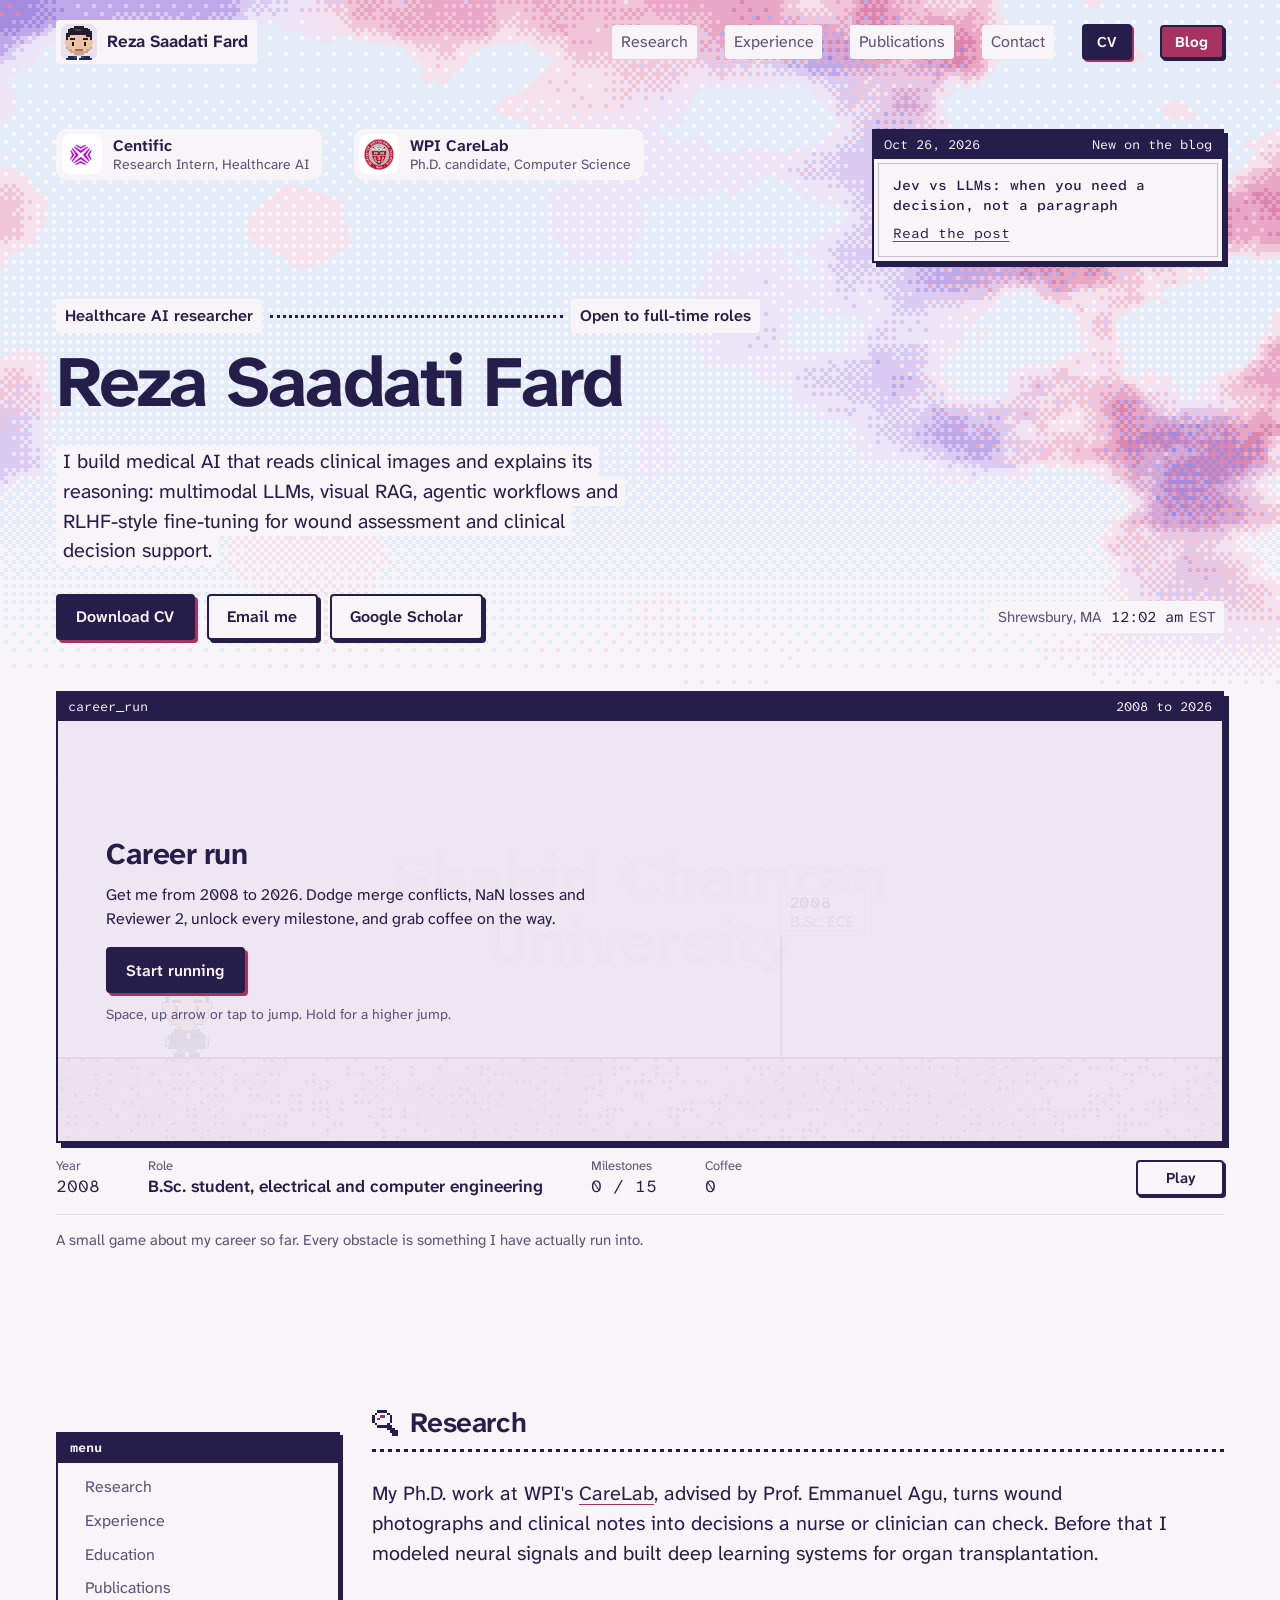
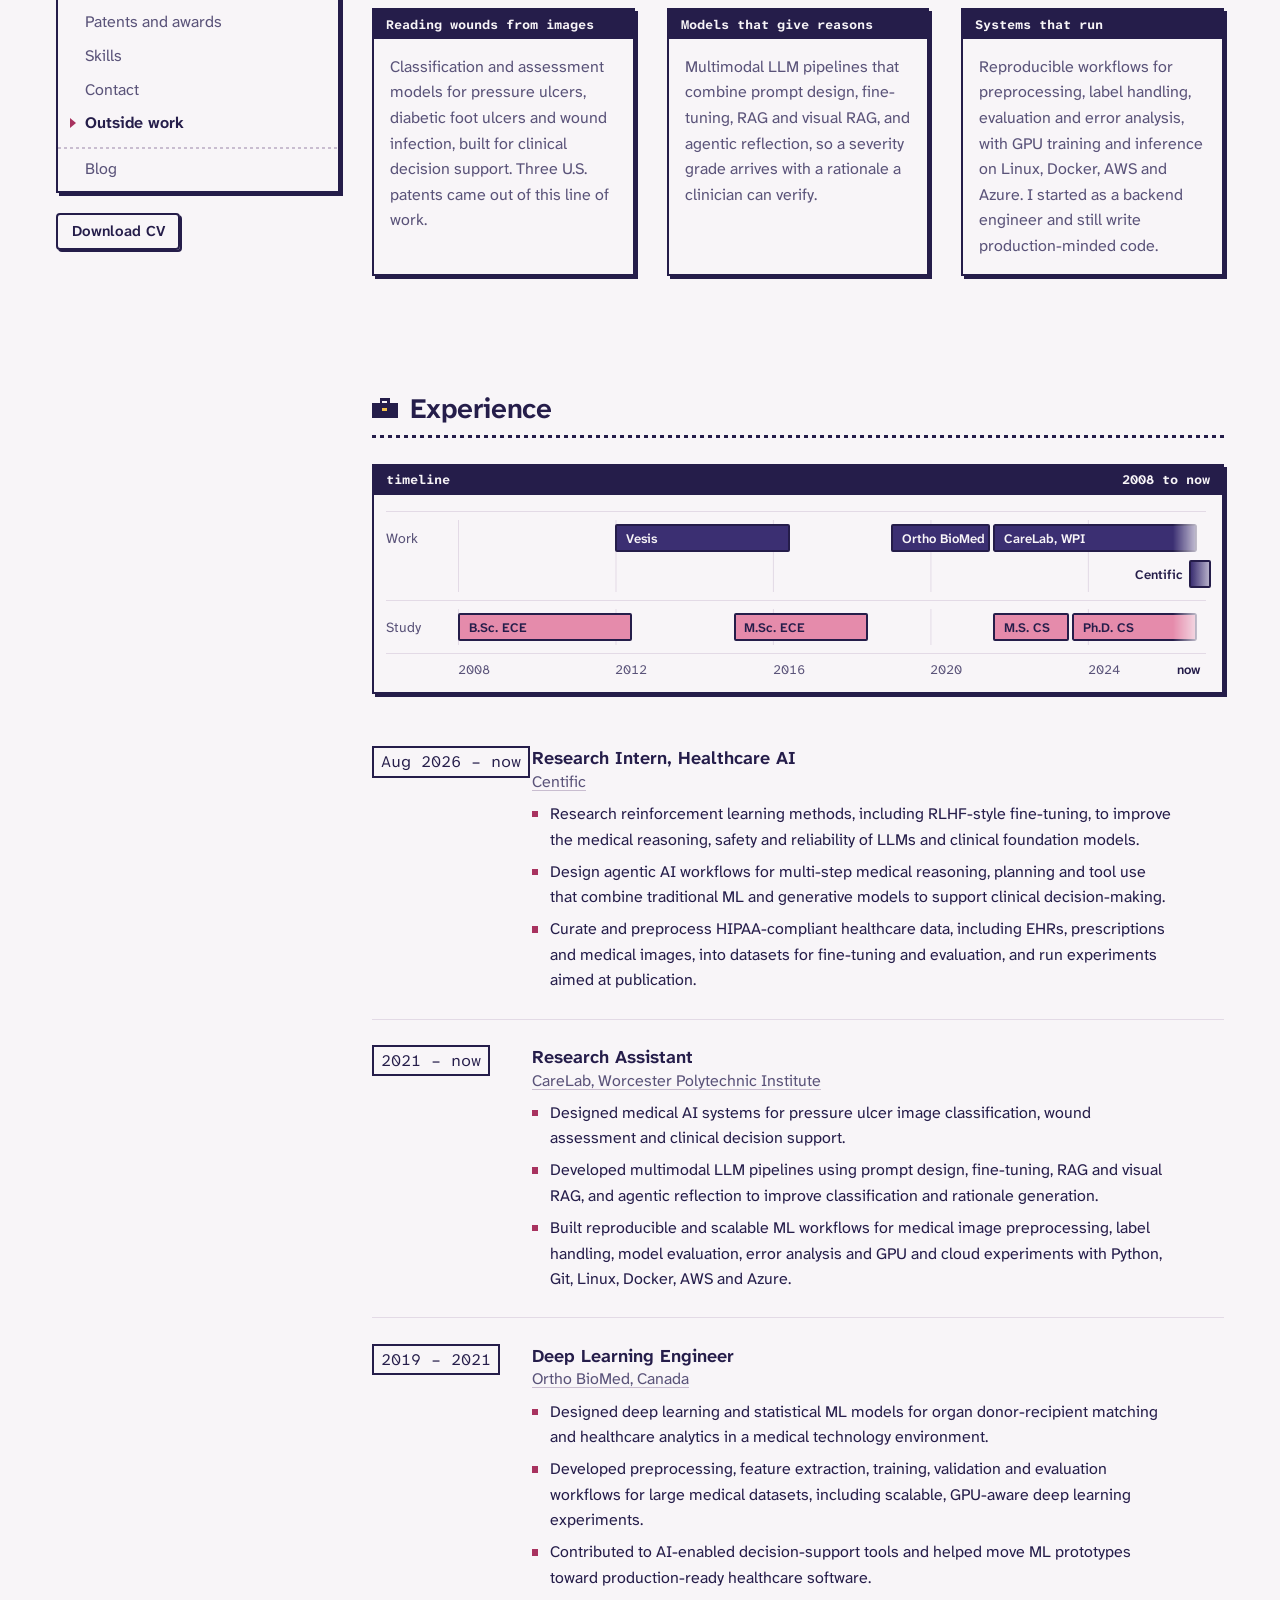
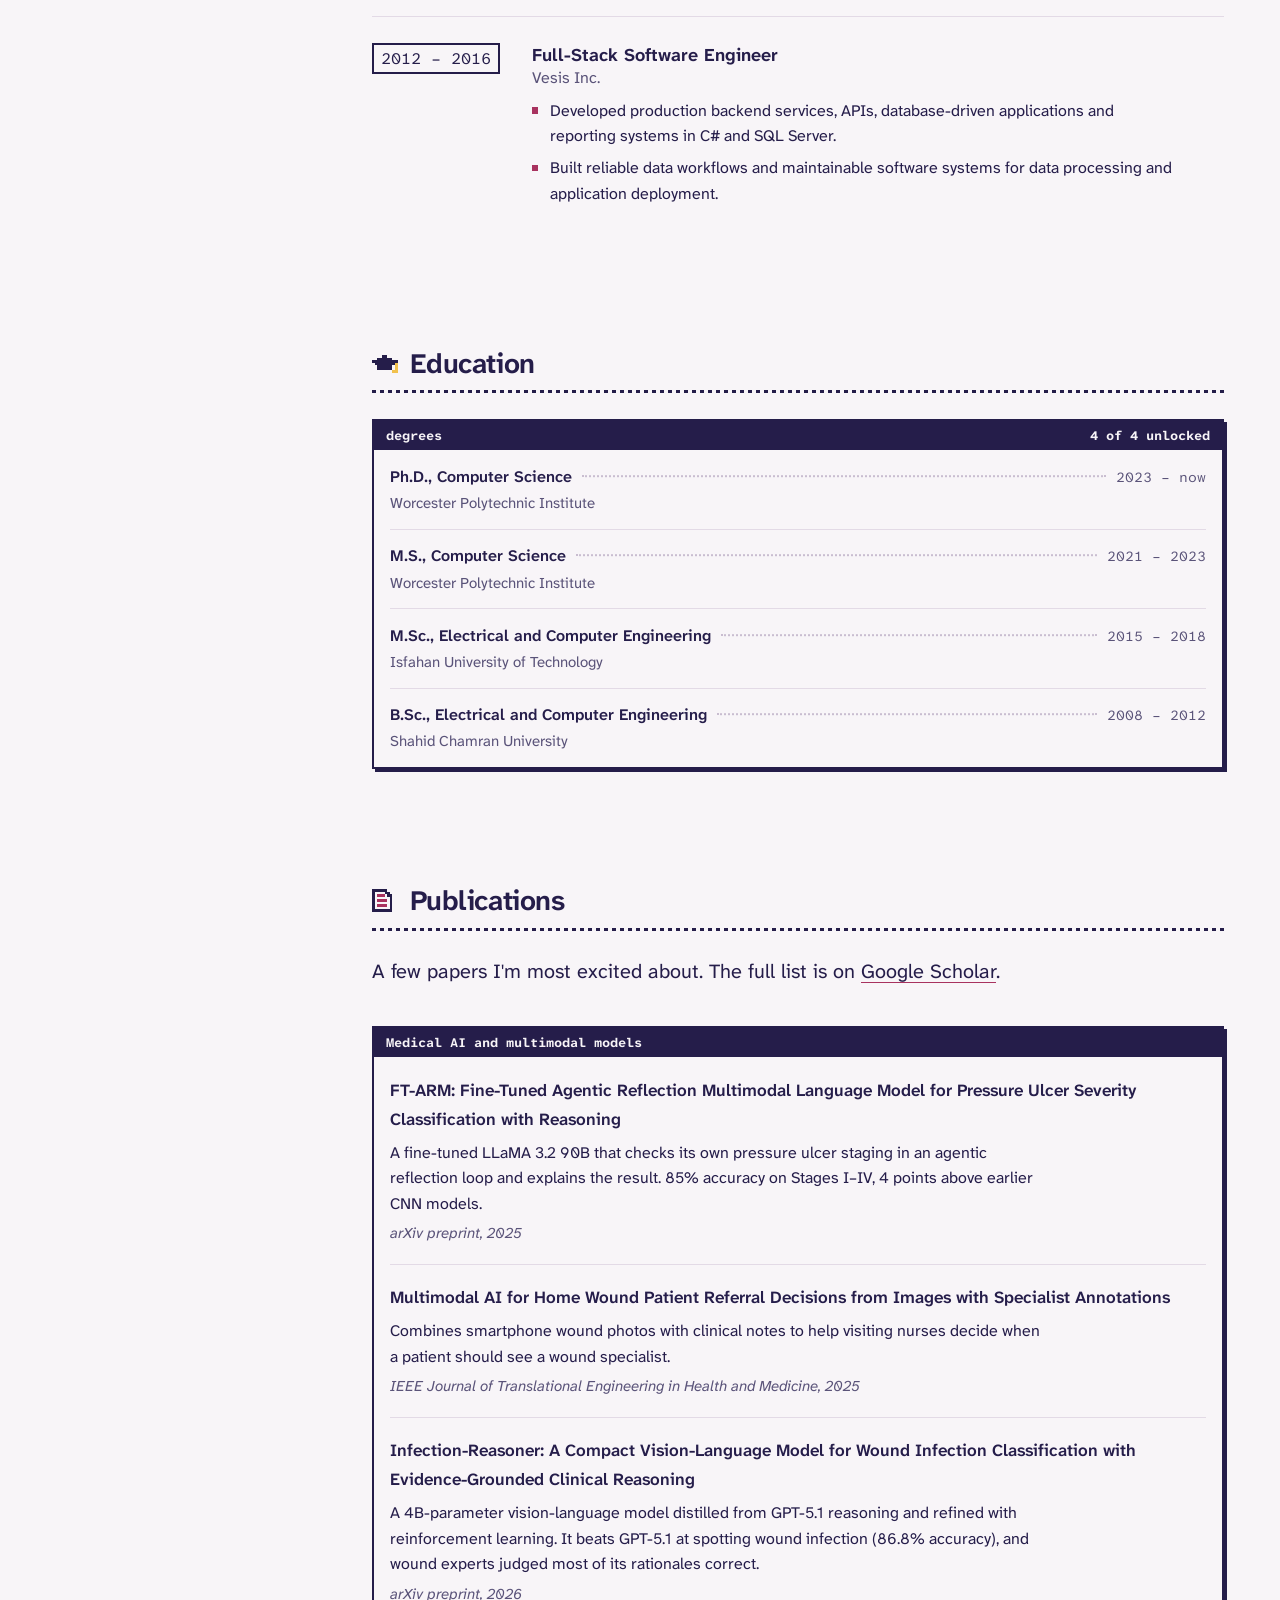
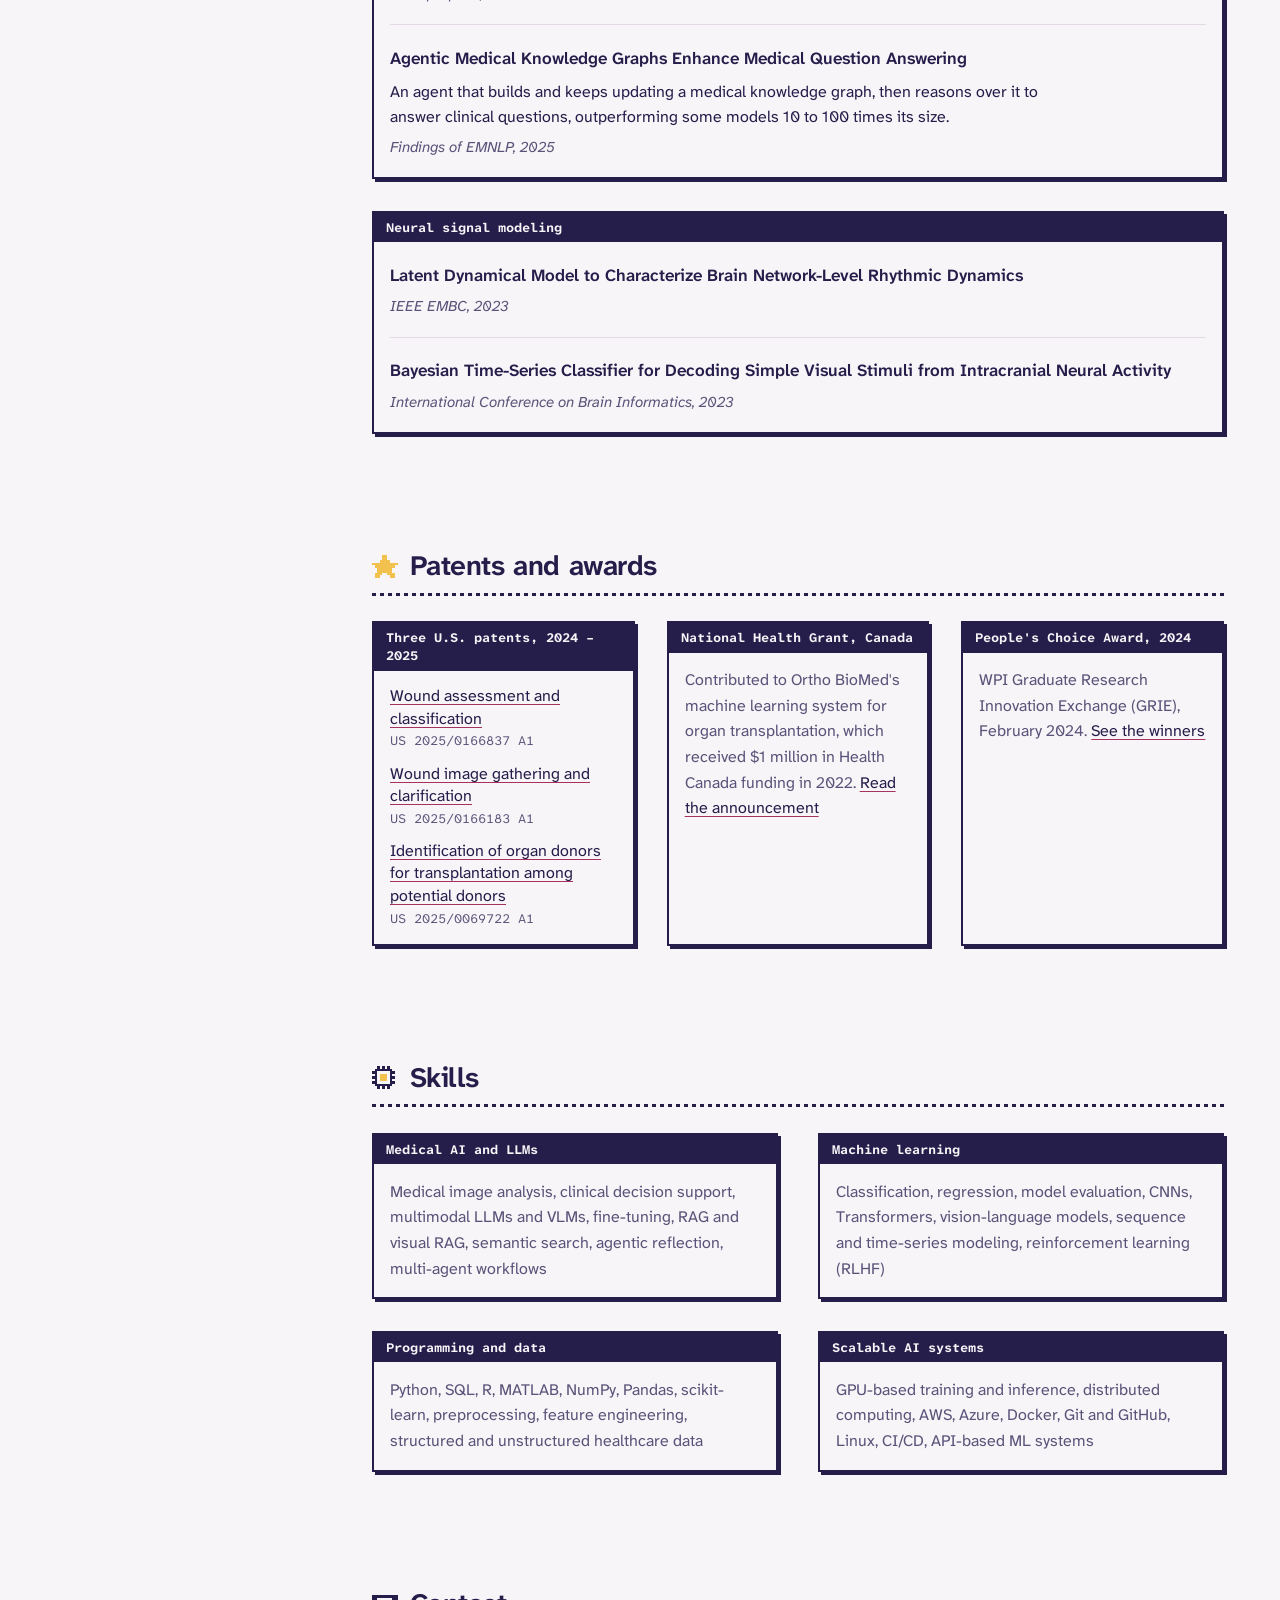
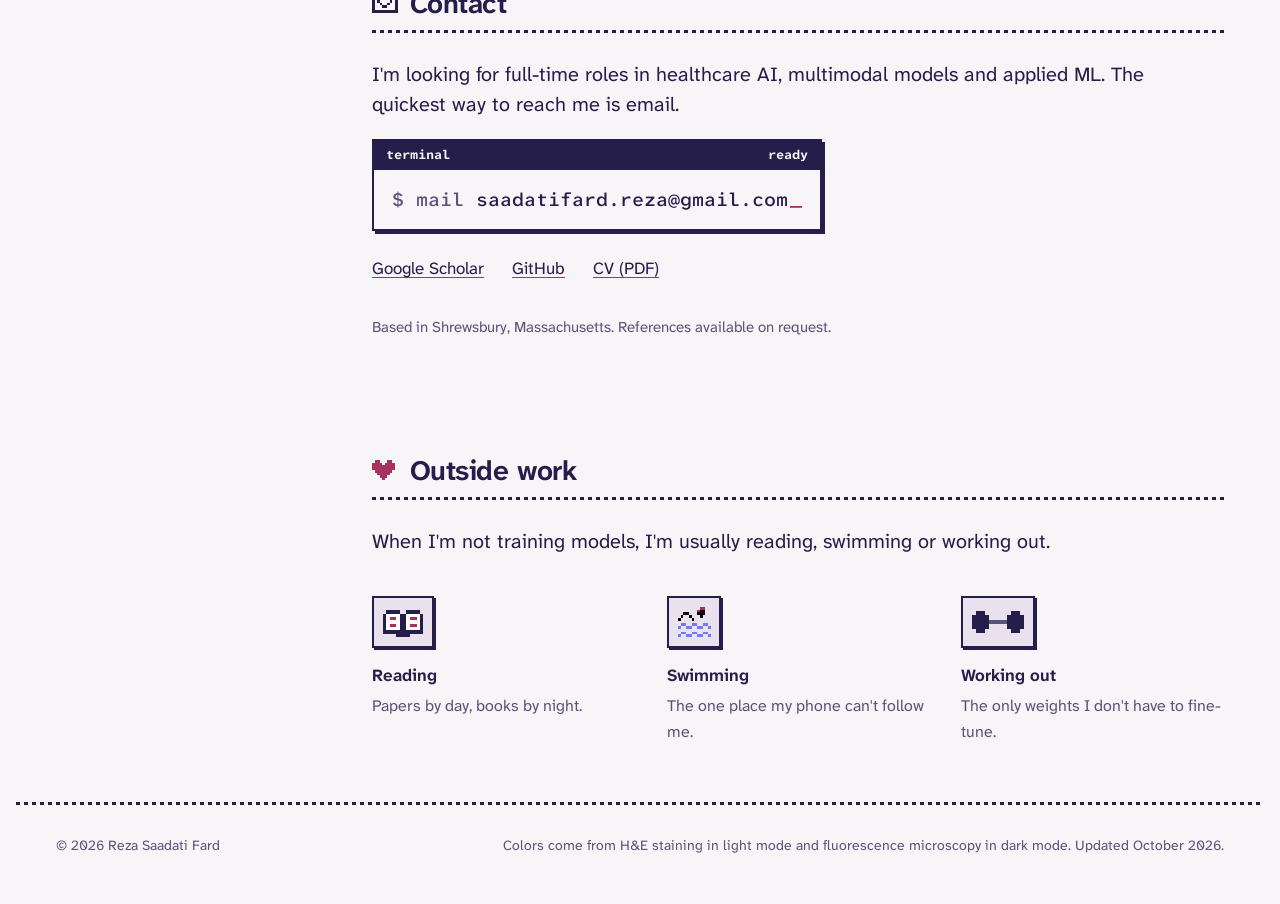
==== index.html @ c856b06b "Update site from new CV, add patent and award links - New CV for download; Centific role, dates and " ====
<!doctype html>
<html lang="en">
<head>
  <meta charset="utf-8">
  <meta name="viewport" content="width=device-width, initial-scale=1">
  <title>Reza Saadati Fard | Healthcare AI Researcher</title>
  <meta name="description" content="Reza Saadati Fard is a healthcare AI researcher building multimodal LLMs and vision-language models that classify clinical images and explain their reasoning. Ph.D. candidate at WPI and research intern in healthcare AI at Centific.">
  <meta name="author" content="Reza Saadati Fard">
  <meta name="color-scheme" content="light dark">
  <meta name="theme-color" content="#F8F5F8" media="(prefers-color-scheme: light)">
  <meta name="theme-color" content="#14111F" media="(prefers-color-scheme: dark)">

  <meta property="og:type" content="profile">
  <meta property="og:title" content="Reza Saadati Fard | Healthcare AI Researcher">
  <meta property="og:description" content="Multimodal LLMs and vision-language models for wound assessment and clinical decision support.">
  <meta name="twitter:card" content="summary">

  <link rel="icon" href="assets/favicon-32.png?v=3" sizes="32x32" type="image/png">
  <link rel="icon" href="assets/favicon.svg?v=3" type="image/svg+xml">
  <link rel="apple-touch-icon" href="assets/apple-touch-icon.png?v=3">

  <link rel="preconnect" href="https://fonts.googleapis.com">
  <link rel="preconnect" href="https://fonts.gstatic.com" crossorigin>
  <link href="https://fonts.googleapis.com/css2?family=Atkinson+Hyperlegible+Mono:wght@400;500;700&family=Atkinson+Hyperlegible+Next:ital,wght@0,300..800;1,400&display=swap" rel="stylesheet">
  <link rel="stylesheet" href="css/styles.css">

  <script type="application/ld+json">
  {
    "@context": "https://schema.org",
    "@type": "Person",
    "name": "Reza Saadati Fard",
    "jobTitle": "Healthcare AI Researcher",
    "email": "mailto:saadatifard.reza@gmail.com",
    "address": { "@type": "PostalAddress", "addressLocality": "Shrewsbury", "addressRegion": "MA", "addressCountry": "US" },
    "affiliation": [
      { "@type": "Organization", "name": "Centific", "url": "https://www.centific.com/" },
      { "@type": "CollegeOrUniversity", "name": "Worcester Polytechnic Institute" }
    ],
    "alumniOf": [
      { "@type": "CollegeOrUniversity", "name": "Worcester Polytechnic Institute" },
      { "@type": "CollegeOrUniversity", "name": "Isfahan University of Technology" },
      { "@type": "CollegeOrUniversity", "name": "Shahid Chamran University" }
    ],
    "knowsAbout": ["Medical AI", "Multimodal large language models", "Vision-language models", "Retrieval-augmented generation", "Agentic AI", "Medical image analysis", "Clinical decision support"],
    "sameAs": [
      "https://scholar.google.com/citations?user=sqyDNcUAAAAJ",
      "https://github.com/reza-sf9"
    ]
  }
  </script>
</head>
<body>
  <a class="skip" href="#main">Skip to content</a>
  <canvas class="sky-art" id="sky-art" aria-hidden="true"></canvas>

  <header class="top wrap">
    <a class="top__name" href="#top" aria-label="Reza Saadati Fard, back to top">
      <svg class="top__mark" viewBox="0 0 20 20" aria-hidden="true" shape-rendering="crispEdges"><defs><clipPath id="logo-clip"><rect width="20" height="20" rx="4"/></clipPath></defs><g clip-path="url(#logo-clip)"><rect class="lg-tile" width="20" height="20"/><rect class="lg-hair" x="7" y="1" width="6" height="1"/><rect class="lg-hair" x="5" y="2" width="10" height="1"/><rect class="lg-hair" x="4" y="3" width="4" height="1"/><rect class="lg-hair-hi" x="8" y="3" width="3" height="1"/><rect class="lg-hair" x="11" y="3" width="5" height="1"/><rect class="lg-hair" x="4" y="4" width="13" height="1"/><rect class="lg-hair" x="3" y="5" width="14" height="1"/><rect class="lg-hair" x="3" y="6" width="2" height="1"/><rect class="lg-skin" x="5" y="6" width="9" height="1"/><rect class="lg-hair" x="14" y="6" width="3" height="1"/><rect class="lg-hair" x="3" y="7" width="1" height="1"/><rect class="lg-skin" x="4" y="7" width="12" height="1"/><rect class="lg-hair" x="16" y="7" width="1" height="1"/><rect class="lg-hair" x="3" y="8" width="1" height="1"/><rect class="lg-skin" x="4" y="8" width="1" height="1"/><rect class="lg-hair" x="5" y="8" width="3" height="1"/><rect class="lg-skin" x="8" y="8" width="4" height="1"/><rect class="lg-hair" x="12" y="8" width="3" height="1"/><rect class="lg-skin" x="15" y="8" width="1" height="1"/><rect class="lg-hair" x="16" y="8" width="1" height="1"/><rect class="lg-skin" x="2" y="9" width="16" height="1"/><rect class="lg-skin" x="2" y="10" width="4" height="1"/><rect class="lg-eye" x="6" y="10" width="1" height="1"/><rect class="lg-skin" x="7" y="10" width="6" height="1"/><rect class="lg-eye" x="13" y="10" width="1" height="1"/><rect class="lg-skin" x="14" y="10" width="4" height="1"/><rect class="lg-skin" x="3" y="11" width="3" height="1"/><rect class="lg-eye" x="6" y="11" width="1" height="1"/><rect class="lg-skin" x="7" y="11" width="6" height="1"/><rect class="lg-eye" x="13" y="11" width="1" height="1"/><rect class="lg-skin" x="14" y="11" width="3" height="1"/><rect class="lg-skin" x="3" y="12" width="7" height="1"/><rect class="lg-nose" x="10" y="12" width="1" height="1"/><rect class="lg-skin" x="11" y="12" width="6" height="1"/><rect class="lg-stubble" x="3" y="13" width="1" height="1"/><rect class="lg-skin" x="4" y="13" width="12" height="1"/><rect class="lg-stubble" x="16" y="13" width="1" height="1"/><rect class="lg-stubble" x="4" y="14" width="2" height="1"/><rect class="lg-skin" x="6" y="14" width="2" height="1"/><rect class="lg-mouth" x="8" y="14" width="4" height="1"/><rect class="lg-skin" x="12" y="14" width="2" height="1"/><rect class="lg-stubble" x="14" y="14" width="2" height="1"/><rect class="lg-stubble" x="5" y="15" width="10" height="1"/><rect class="lg-stubble" x="7" y="16" width="6" height="1"/><rect class="lg-skin" x="8" y="17" width="4" height="1"/><rect class="lg-polo" x="4" y="18" width="3" height="1"/><rect class="lg-collar" x="7" y="18" width="2" height="1"/><rect class="lg-button" x="9" y="18" width="2" height="1"/><rect class="lg-collar" x="11" y="18" width="2" height="1"/><rect class="lg-polo" x="13" y="18" width="3" height="1"/><rect class="lg-polo" x="3" y="19" width="6" height="1"/><rect class="lg-button" x="9" y="19" width="1" height="1"/><rect class="lg-polo" x="10" y="19" width="7" height="1"/></g></svg>
      <span>Reza Saadati Fard</span>
    </a>
    <nav class="top__nav" aria-label="Main">
      <a href="#research">Research</a>
      <a href="#experience">Experience</a>
      <a href="#publications">Publications</a>
      <a href="#contact">Contact</a>
      <a class="btn btn--small" href="assets/Reza-Saadati-Fard-CV.pdf" download>CV</a>
      <a class="top__keep top__blog" href="blog/index.html">Blog</a>
    </nav>
  </header>

  <main id="main">
    <section class="hero wrap" id="top" aria-labelledby="hero-name">
      <div class="hero__top">
      <ul class="aff" aria-label="Current roles">
        <li>
          <a class="aff__item" href="https://www.centific.com/" rel="noopener">
            <span class="aff__mark"><svg class="aff__icon" viewBox="0 0 8 7" aria-hidden="true" shape-rendering="crispEdges"><rect class="px-ink" x="2" y="0" width="4" height="1"/><rect class="px-ink" x="2" y="1" width="1" height="1"/><rect class="px-ink" x="5" y="1" width="1" height="1"/><rect class="px-ink" x="0" y="2" width="8" height="1"/><rect class="px-ink" x="0" y="3" width="8" height="1"/><rect class="px-ink" x="0" y="4" width="3" height="1"/><rect class="px-gold" x="3" y="4" width="2" height="1"/><rect class="px-ink" x="5" y="4" width="3" height="1"/><rect class="px-ink" x="0" y="5" width="8" height="1"/><rect class="px-ink" x="0" y="6" width="8" height="1"/></svg><img src="assets/logos/web/centific.png" alt="" onload="this.parentNode.classList.add('has-logo')" onerror="this.remove()"></span>
            <span class="aff__text"><span class="aff__org">Centific</span><span class="aff__role">Research Intern, Healthcare AI</span></span>
          </a>
        </li>
        <li>
          <a class="aff__item" href="https://carelab.wpi.edu/people/" rel="noopener">
            <span class="aff__mark"><svg class="aff__icon" viewBox="0 0 8 6" aria-hidden="true" shape-rendering="crispEdges"><rect class="px-ink" x="3" y="0" width="2" height="1"/><rect class="px-ink" x="1" y="1" width="6" height="1"/><rect class="px-ink" x="0" y="2" width="8" height="1"/><rect class="px-ink" x="1" y="3" width="6" height="1"/><rect class="px-gold" x="7" y="3" width="1" height="1"/><rect class="px-ink" x="2" y="4" width="4" height="1"/><rect class="px-gold" x="7" y="4" width="1" height="1"/><rect class="px-ink" x="2" y="5" width="4" height="1"/><rect class="px-gold" x="7" y="5" width="1" height="1"/></svg><img src="assets/logos/web/wpi-seal.png" alt="" onload="this.parentNode.classList.add('has-logo')" onerror="this.remove()"></span>
            <span class="aff__text"><span class="aff__org">WPI CareLab</span><span class="aff__role">Ph.D. candidate, Computer Science</span></span>
          </a>
        </li>
      </ul>

      <aside class="win win--news" aria-labelledby="news-title">
        <p class="win__bar"><span id="news-date">Oct 26, 2026</span><span>New on the blog</span></p>
        <div class="win__body">
          <p class="win__title" id="news-title">Jev vs LLMs: when you need a decision, not a paragraph</p>
          <a class="win__link" id="news-link" href="blog/posts/jev-vs-llms.html">Read the post</a>
        </div>
      </aside>
      </div>

      <p class="leader"><span class="leader__end">Healthcare AI researcher</span><span class="leader__dots" aria-hidden="true"></span><span class="leader__end">Open to full-time roles</span></p>
      <h1 class="hero__name" id="hero-name">Reza Saadati Fard</h1>

      <div class="hero__grid">
        <p class="hero__lede"><span>I build medical AI that reads clinical images and explains its reasoning: multimodal LLMs, visual RAG, agentic workflows and RLHF-style fine-tuning for wound assessment and clinical decision support.</span></p>

        <div class="hero__actions">
          <a class="btn" href="assets/Reza-Saadati-Fard-CV.pdf" download>Download CV</a>
          <a class="btn btn--ghost" href="mailto:saadatifard.reza@gmail.com">Email me</a>
          <a class="btn btn--ghost" href="https://scholar.google.com/citations?user=sqyDNcUAAAAJ" rel="noopener">Google Scholar</a>
        </div>

        <p class="hero__clock">Shrewsbury, MA <span class="clock" id="clock" aria-live="off">--:--</span> <span class="hero__tz" id="tz">Eastern time</span></p>
      </div>

      <figure class="game" aria-labelledby="game-caption">
        <div class="win win--game">
        <p class="win__bar" aria-hidden="true"><span>career_run</span><span>2008 to 2026</span></p>
        <div class="game__frame" id="game-frame" tabindex="0" role="group" aria-label="Career run, a jumping game. Press space or tap to jump; hold for a higher jump.">
          <canvas id="game" aria-hidden="true"></canvas>
          <div class="game__screen" id="game-screen" aria-live="polite">
            <p class="game__title">Career run</p>
            <p>Get me from 2008 to 2026. Dodge merge conflicts, NaN losses and Reviewer 2, unlock every milestone, and grab coffee on the way.</p>
            <div class="game__actions"><button class="btn" type="button" data-action="start">Start running</button></div>
            <p class="game__keys">Space, up arrow or tap to jump. Hold for a higher jump.</p>
          </div>
        </div>
        </div>
        <div class="readout">
          <dl class="readout__stats">
            <div><dt>Year</dt><dd id="g-year">2008</dd></div>
            <div class="readout__role"><dt>Role</dt><dd id="g-role" class="is-text">B.Sc. student, electrical and computer engineering</dd></div>
            <div><dt>Milestones</dt><dd id="g-miles">0 / 15</dd></div>
            <div><dt>Coffee</dt><dd id="g-coffee">0</dd></div>
          </dl>
          <button class="btn btn--ghost btn--small readout__toggle" id="game-toggle" type="button">Play</button>
        </div>
        <p class="sr-only" id="game-announcer" aria-live="polite"></p>
        <figcaption id="game-caption" class="game__caption">A small game about my career so far. Every obstacle is something I have actually run into.</figcaption>
      </figure>
    </section>

    <div class="layout wrap">
      <aside class="sidenav" aria-label="Sections">
        <nav class="sidenav__inner">
          <div class="win win--menu">
          <p class="win__bar" aria-hidden="true"><span>menu</span></p>
          <ol class="sidenav__list">
            <li><a href="#research">Research</a></li>
            <li><a href="#experience">Experience</a></li>
            <li><a href="#education">Education</a></li>
            <li><a href="#publications">Publications</a></li>
            <li><a href="#recognition">Patents and awards</a></li>
            <li><a href="#skills">Skills</a></li>
            <li><a href="#contact">Contact</a></li>
            <li><a href="#outside">Outside work</a></li>
          </ol>
          <a class="sidenav__blog" href="blog/index.html">Blog</a>
          </div>
          <a class="btn btn--ghost btn--small sidenav__cv" href="assets/Reza-Saadati-Fard-CV.pdf" download>Download CV</a>
        </nav>
      </aside>

      <div class="layout__main">
        <section class="section" id="research" aria-labelledby="research-h">
          <h2 class="section__h" id="research-h"><svg class="px-icon" viewBox="0 0 10 10" aria-hidden="true" shape-rendering="crispEdges"><rect class="px-ink" x="2" y="0" width="4" height="1"/><rect class="px-ink" x="1" y="1" width="1" height="1"/><rect class="px-ink" x="6" y="1" width="1" height="1"/><rect class="px-ink" x="0" y="2" width="1" height="1"/><rect class="px-accent" x="3" y="2" width="2" height="1"/><rect class="px-ink" x="7" y="2" width="1" height="1"/><rect class="px-ink" x="0" y="3" width="1" height="1"/><rect class="px-accent" x="2" y="3" width="1" height="1"/><rect class="px-ink" x="7" y="3" width="1" height="1"/><rect class="px-ink" x="0" y="4" width="1" height="1"/><rect class="px-ink" x="7" y="4" width="1" height="1"/><rect class="px-ink" x="1" y="5" width="1" height="1"/><rect class="px-ink" x="6" y="5" width="1" height="1"/><rect class="px-ink" x="2" y="6" width="6" height="1"/><rect class="px-ink" x="6" y="7" width="3" height="1"/><rect class="px-ink" x="7" y="8" width="3" height="1"/><rect class="px-ink" x="8" y="9" width="2" height="1"/></svg>Research</h2>
          <p class="section__intro">My Ph.D. work at WPI's <a href="https://carelab.wpi.edu/people/" rel="noopener">CareLab</a>, advised by Prof. Emmanuel Agu, turns wound photographs and clinical notes into decisions a nurse or clinician can check. Before that I modeled neural signals and built deep learning systems for organ transplantation.</p>
          <div class="pillars">
            <article class="pillar win">
              <h3 class="win__bar">Reading wounds from images</h3>
              <p class="win__text">Classification and assessment models for pressure ulcers, diabetic foot ulcers and wound infection, built for clinical decision support. Three U.S. patents came out of this line of work.</p>
            </article>
            <article class="pillar win">
              <h3 class="win__bar">Models that give reasons</h3>
              <p class="win__text">Multimodal LLM pipelines that combine prompt design, fine-tuning, RAG and visual RAG, and agentic reflection, so a severity grade arrives with a rationale a clinician can verify.</p>
            </article>
            <article class="pillar win">
              <h3 class="win__bar">Systems that run</h3>
              <p class="win__text">Reproducible workflows for preprocessing, label handling, evaluation and error analysis, with GPU training and inference on Linux, Docker, AWS and Azure. I started as a backend engineer and still write production-minded code.</p>
            </article>
          </div>
        </section>

        <section class="section" id="experience" aria-labelledby="experience-h">
          <h2 class="section__h" id="experience-h"><svg class="px-icon" viewBox="0 0 10 8" aria-hidden="true" shape-rendering="crispEdges"><rect class="px-ink" x="3" y="0" width="4" height="1"/><rect class="px-ink" x="3" y="1" width="1" height="1"/><rect class="px-ink" x="6" y="1" width="1" height="1"/><rect class="px-ink" x="0" y="2" width="10" height="1"/><rect class="px-ink" x="0" y="3" width="10" height="1"/><rect class="px-ink" x="0" y="4" width="4" height="1"/><rect class="px-gold" x="4" y="4" width="2" height="1"/><rect class="px-ink" x="6" y="4" width="4" height="1"/><rect class="px-ink" x="0" y="5" width="10" height="1"/><rect class="px-ink" x="0" y="6" width="10" height="1"/><rect class="px-ink" x="0" y="7" width="10" height="1"/></svg>Experience</h2>
          <div class="path win">
            <p class="win__bar" aria-hidden="true"><span>timeline</span><span>2008 to now</span></p>
            <div class="path__scroll" tabindex="0" role="region" aria-label="Career timeline">
              <div class="path__chart" role="img" aria-label="Timeline from 2008 to 2026. Work: Vesis 2012 to 2016, Ortho BioMed 2019 to 2021, CareLab at WPI 2021 to present, Centific 2026 to present. Study: B.Sc. ECE 2008 to 2012, M.Sc. ECE 2015 to 2018, M.S. 2021 to 2023, Ph.D. 2023 to present.">
                <div class="path__lane">
                  <span class="path__lane-name">Work</span>
                  <div class="path__track" style="--rows:2">
                    <span class="bar bar--work" style="--s:2012;--e:2016.5">Vesis</span>
                    <span class="bar bar--work" style="--s:2019;--e:2021.6">Ortho BioMed</span>
                    <span class="bar bar--work bar--now" style="--s:2021.6;--e:2026.85">CareLab, WPI</span>
                    <span class="bar bar--work bar--now bar--short" style="--s:2026.58;--e:2026.85;--row:2"><span class="bar__label">Centific</span></span>
                  </div>
                </div>
                <div class="path__lane">
                  <span class="path__lane-name">Study</span>
                  <div class="path__track">
                    <span class="bar bar--study" style="--s:2008;--e:2012.5">B.Sc. ECE</span>
                    <span class="bar bar--study" style="--s:2015;--e:2018.5">M.Sc. ECE</span>
                    <span class="bar bar--study" style="--s:2021.6;--e:2023.6">M.S. CS</span>
                    <span class="bar bar--study bar--now" style="--s:2023.6;--e:2026.85">Ph.D. CS</span>
                  </div>
                </div>
                <div class="path__axis" aria-hidden="true">
                  <span style="--y:2008">2008</span>
                  <span style="--y:2012">2012</span>
                  <span style="--y:2016">2016</span>
                  <span style="--y:2020">2020</span>
                  <span style="--y:2024">2024</span>
                  <span style="--y:2026.85" class="path__axis-now">now</span>
                </div>
              </div>
            </div>
          </div>

          <ol class="roles">
            <li class="role">
              <p class="role__when">Aug 2026 – now</p>
              <div>
                <h3 class="role__title">Research Intern, Healthcare AI <a class="role__org" href="https://www.centific.com/" rel="noopener">Centific</a></h3>
                <ul>
                  <li>Research reinforcement learning methods, including RLHF-style fine-tuning, to improve the medical reasoning, safety and reliability of LLMs and clinical foundation models.</li>
                  <li>Design agentic AI workflows for multi-step medical reasoning, planning and tool use that combine traditional ML and generative models to support clinical decision-making.</li>
                  <li>Curate and preprocess HIPAA-compliant healthcare data, including EHRs, prescriptions and medical images, into datasets for fine-tuning and evaluation, and run experiments aimed at publication.</li>
                </ul>
              </div>
            </li>
            <li class="role">
              <p class="role__when">2021 – now</p>
              <div>
                <h3 class="role__title">Research Assistant <a class="role__org" href="https://carelab.wpi.edu/people/" rel="noopener">CareLab, Worcester Polytechnic Institute</a></h3>
                <ul>
                  <li>Designed medical AI systems for pressure ulcer image classification, wound assessment and clinical decision support.</li>
                  <li>Developed multimodal LLM pipelines using prompt design, fine-tuning, RAG and visual RAG, and agentic reflection to improve classification and rationale generation.</li>
                  <li>Built reproducible and scalable ML workflows for medical image preprocessing, label handling, model evaluation, error analysis and GPU and cloud experiments with Python, Git, Linux, Docker, AWS and Azure.</li>
                </ul>
              </div>
            </li>
            <li class="role">
              <p class="role__when">2019 – 2021</p>
              <div>
                <h3 class="role__title">Deep Learning Engineer <a class="role__org" href="https://orthobiomed.ca/" rel="noopener">Ortho BioMed, Canada</a></h3>
                <ul>
                  <li>Designed deep learning and statistical ML models for organ donor-recipient matching and healthcare analytics in a medical technology environment.</li>
                  <li>Developed preprocessing, feature extraction, training, validation and evaluation workflows for large medical datasets, including scalable, GPU-aware deep learning experiments.</li>
                  <li>Contributed to AI-enabled decision-support tools and helped move ML prototypes toward production-ready healthcare software.</li>
                </ul>
              </div>
            </li>
            <li class="role">
              <p class="role__when">2012 – 2016</p>
              <div>
                <h3 class="role__title">Full-Stack Software Engineer <span class="role__org">Vesis Inc.</span></h3>
                <ul>
                  <li>Developed production backend services, APIs, database-driven applications and reporting systems in C# and SQL Server.</li>
                  <li>Built reliable data workflows and maintainable software systems for data processing and application deployment.</li>
                </ul>
              </div>
            </li>
          </ol>
        </section>

        <section class="section" id="education" aria-labelledby="education-h">
          <h2 class="section__h" id="education-h"><svg class="px-icon" viewBox="0 0 10 7" aria-hidden="true" shape-rendering="crispEdges"><rect class="px-ink" x="4" y="0" width="2" height="1"/><rect class="px-ink" x="2" y="1" width="6" height="1"/><rect class="px-ink" x="0" y="2" width="10" height="1"/><rect class="px-ink" x="1" y="3" width="8" height="1"/><rect class="px-gold" x="9" y="3" width="1" height="1"/><rect class="px-ink" x="2" y="4" width="6" height="1"/><rect class="px-gold" x="9" y="4" width="1" height="1"/><rect class="px-ink" x="2" y="5" width="6" height="1"/><rect class="px-gold" x="9" y="5" width="1" height="1"/><rect class="px-gold" x="8" y="6" width="2" height="1"/></svg>Education</h2>
          <div class="win">
            <p class="win__bar" aria-hidden="true"><span>degrees</span><span>4 of 4 unlocked</span></p>
            <ul class="edu">
              <li><span class="edu__deg">Ph.D., Computer Science</span><span class="edu__dots" aria-hidden="true"></span><span class="edu__when">2023 – now</span><span class="edu__where">Worcester Polytechnic Institute</span></li>
              <li><span class="edu__deg">M.S., Computer Science</span><span class="edu__dots" aria-hidden="true"></span><span class="edu__when">2021 – 2023</span><span class="edu__where">Worcester Polytechnic Institute</span></li>
              <li><span class="edu__deg">M.Sc., Electrical and Computer Engineering</span><span class="edu__dots" aria-hidden="true"></span><span class="edu__when">2015 – 2018</span><span class="edu__where">Isfahan University of Technology</span></li>
              <li><span class="edu__deg">B.Sc., Electrical and Computer Engineering</span><span class="edu__dots" aria-hidden="true"></span><span class="edu__when">2008 – 2012</span><span class="edu__where">Shahid Chamran University</span></li>
            </ul>
          </div>
        </section>

        <section class="section" id="publications" aria-labelledby="publications-h">
          <h2 class="section__h" id="publications-h"><svg class="px-icon" viewBox="0 0 10 9" aria-hidden="true" shape-rendering="crispEdges"><rect class="px-ink" x="0" y="0" width="6" height="1"/><rect class="px-ink" x="0" y="1" width="1" height="1"/><rect class="px-ink" x="5" y="1" width="2" height="1"/><rect class="px-ink" x="0" y="2" width="1" height="1"/><rect class="px-accent" x="2" y="2" width="3" height="1"/><rect class="px-ink" x="6" y="2" width="2" height="1"/><rect class="px-ink" x="0" y="3" width="1" height="1"/><rect class="px-ink" x="7" y="3" width="1" height="1"/><rect class="px-ink" x="0" y="4" width="1" height="1"/><rect class="px-accent" x="2" y="4" width="4" height="1"/><rect class="px-ink" x="7" y="4" width="1" height="1"/><rect class="px-ink" x="0" y="5" width="1" height="1"/><rect class="px-ink" x="7" y="5" width="1" height="1"/><rect class="px-ink" x="0" y="6" width="1" height="1"/><rect class="px-accent" x="2" y="6" width="4" height="1"/><rect class="px-ink" x="7" y="6" width="1" height="1"/><rect class="px-ink" x="0" y="7" width="1" height="1"/><rect class="px-ink" x="7" y="7" width="1" height="1"/><rect class="px-ink" x="0" y="8" width="8" height="1"/></svg>Publications</h2>
          <p class="section__intro">A few papers I'm most excited about. The full list is on <a href="https://scholar.google.com/citations?user=sqyDNcUAAAAJ" rel="noopener">Google Scholar</a>.</p>

          <div class="win pub-group">
          <h3 class="win__bar">Medical AI and multimodal models</h3>
          <ol class="pubs">
            <li class="pub">
              <a class="pub__title" href="https://arxiv.org/abs/2510.24980" rel="noopener">FT-ARM: Fine-Tuned Agentic Reflection Multimodal Language Model for Pressure Ulcer Severity Classification with Reasoning</a>
              <p class="pub__what">A fine-tuned LLaMA 3.2 90B that checks its own pressure ulcer staging in an agentic reflection loop and explains the result. 85% accuracy on Stages I–IV, 4 points above earlier CNN models.</p>
              <p class="pub__venue">arXiv preprint, 2025</p>
            </li>
            <li class="pub">
              <a class="pub__title" href="https://ieeexplore.ieee.org/abstract/document/11078373/" rel="noopener">Multimodal AI for Home Wound Patient Referral Decisions from Images with Specialist Annotations</a>
              <p class="pub__what">Combines smartphone wound photos with clinical notes to help visiting nurses decide when a patient should see a wound specialist.</p>
              <p class="pub__venue">IEEE Journal of Translational Engineering in Health and Medicine, 2025</p>
            </li>
            <li class="pub">
              <a class="pub__title" href="https://arxiv.org/abs/2604.19937" rel="noopener">Infection-Reasoner: A Compact Vision-Language Model for Wound Infection Classification with Evidence-Grounded Clinical Reasoning</a>
              <p class="pub__what">A 4B-parameter vision-language model distilled from GPT-5.1 reasoning and refined with reinforcement learning. It beats GPT-5.1 at spotting wound infection (86.8% accuracy), and wound experts judged most of its rationales correct.</p>
              <p class="pub__venue">arXiv preprint, 2026</p>
            </li>
            <li class="pub">
              <a class="pub__title" href="https://aclanthology.org/2025.findings-emnlp.679/" rel="noopener">Agentic Medical Knowledge Graphs Enhance Medical Question Answering</a>
              <p class="pub__what">An agent that builds and keeps updating a medical knowledge graph, then reasons over it to answer clinical questions, outperforming some models 10 to 100 times its size.</p>
              <p class="pub__venue">Findings of EMNLP, 2025</p>
            </li>
          </ol>
          </div>

          <div class="win pub-group">
          <h3 class="win__bar">Neural signal modeling</h3>
          <ol class="pubs">
            <li class="pub">
              <a class="pub__title" href="https://ieeexplore.ieee.org/abstract/document/10340730/" rel="noopener">Latent Dynamical Model to Characterize Brain Network-Level Rhythmic Dynamics</a>
              <p class="pub__venue">IEEE EMBC, 2023</p>
            </li>
            <li class="pub">
              <a class="pub__title" href="https://link.springer.com/chapter/10.1007/978-3-031-43075-6_20" rel="noopener">Bayesian Time-Series Classifier for Decoding Simple Visual Stimuli from Intracranial Neural Activity</a>
              <p class="pub__venue">International Conference on Brain Informatics, 2023</p>
            </li>
          </ol>
          </div>
        </section>

        <section class="section" id="recognition" aria-labelledby="recognition-h">
          <h2 class="section__h" id="recognition-h"><svg class="px-icon" viewBox="0 0 10 9" aria-hidden="true" shape-rendering="crispEdges"><rect class="px-gold" x="4" y="0" width="2" height="1"/><rect class="px-gold" x="4" y="1" width="2" height="1"/><rect class="px-gold" x="3" y="2" width="4" height="1"/><rect class="px-gold" x="0" y="3" width="10" height="1"/><rect class="px-gold" x="1" y="4" width="8" height="1"/><rect class="px-gold" x="2" y="5" width="6" height="1"/><rect class="px-gold" x="2" y="6" width="6" height="1"/><rect class="px-gold" x="1" y="7" width="3" height="1"/><rect class="px-gold" x="6" y="7" width="3" height="1"/><rect class="px-gold" x="1" y="8" width="2" height="1"/><rect class="px-gold" x="7" y="8" width="2" height="1"/></svg>Patents and awards</h2>
          <ul class="facts">
            <li class="win">
              <h3 class="win__bar">Three U.S. patents, 2024 – 2025</h3>
              <ul class="win__list">
                <li><a href="https://patents.google.com/patent/US20250166837A1/en" rel="noopener">Wound assessment and classification</a><span class="win__num">US 2025/0166837 A1</span></li>
                <li><a href="https://patents.google.com/patent/US20250166183A1/en" rel="noopener">Wound image gathering and clarification</a><span class="win__num">US 2025/0166183 A1</span></li>
                <li><a href="https://patents.google.com/patent/US20250069722A1/en" rel="noopener">Identification of organ donors for transplantation among potential donors</a><span class="win__num">US 2025/0069722 A1</span></li>
              </ul>
            </li>
            <li class="win">
              <h3 class="win__bar">National Health Grant, Canada</h3>
              <p class="win__text">Contributed to Ortho BioMed's machine learning system for organ transplantation, which received $1 million in Health Canada funding in 2022. <a href="https://www.newswire.ca/news-releases/minister-announces-lifeline-for-thousands-of-canadians-awaiting-transplants-1-million-in-health-canada-funding-for-revolutionary-ai-based-organ-transplant-solution-823622825.html" rel="noopener">Read the announcement</a></p>
            </li>
            <li class="win">
              <h3 class="win__bar">People's Choice Award, 2024</h3>
              <p class="win__text">WPI Graduate Research Innovation Exchange (GRIE), February 2024. <a href="https://www.wpi.edu/news/announcements/announcing-2024-graduate-research-innovation-exchange-grie-peoples-choice-award-winners" rel="noopener">See the winners</a></p>
            </li>
          </ul>
        </section>

        <section class="section" id="skills" aria-labelledby="skills-h">
          <h2 class="section__h" id="skills-h"><svg class="px-icon" viewBox="0 0 10 9" aria-hidden="true" shape-rendering="crispEdges"><rect class="px-ink" x="2" y="0" width="1" height="1"/><rect class="px-ink" x="4" y="0" width="1" height="1"/><rect class="px-ink" x="6" y="0" width="1" height="1"/><rect class="px-ink" x="1" y="1" width="7" height="1"/><rect class="px-ink" x="0" y="2" width="2" height="1"/><rect class="px-ink" x="7" y="2" width="2" height="1"/><rect class="px-ink" x="1" y="3" width="1" height="1"/><rect class="px-gold" x="3" y="3" width="3" height="1"/><rect class="px-ink" x="7" y="3" width="1" height="1"/><rect class="px-ink" x="0" y="4" width="2" height="1"/><rect class="px-gold" x="3" y="4" width="3" height="1"/><rect class="px-ink" x="7" y="4" width="2" height="1"/><rect class="px-ink" x="1" y="5" width="1" height="1"/><rect class="px-gold" x="3" y="5" width="3" height="1"/><rect class="px-ink" x="7" y="5" width="1" height="1"/><rect class="px-ink" x="0" y="6" width="2" height="1"/><rect class="px-ink" x="7" y="6" width="2" height="1"/><rect class="px-ink" x="1" y="7" width="7" height="1"/><rect class="px-ink" x="2" y="8" width="1" height="1"/><rect class="px-ink" x="4" y="8" width="1" height="1"/><rect class="px-ink" x="6" y="8" width="1" height="1"/></svg>Skills</h2>
          <dl class="skills">
            <div class="win">
              <dt class="win__bar">Medical AI and LLMs</dt>
              <dd class="win__text">Medical image analysis, clinical decision support, multimodal LLMs and VLMs, fine-tuning, RAG and visual RAG, semantic search, agentic reflection, multi-agent workflows</dd>
            </div>
            <div class="win">
              <dt class="win__bar">Machine learning</dt>
              <dd class="win__text">Classification, regression, model evaluation, CNNs, Transformers, vision-language models, sequence and time-series modeling, reinforcement learning (RLHF)</dd>
            </div>
            <div class="win">
              <dt class="win__bar">Programming and data</dt>
              <dd class="win__text">Python, SQL, R, MATLAB, NumPy, Pandas, scikit-learn, preprocessing, feature engineering, structured and unstructured healthcare data</dd>
            </div>
            <div class="win">
              <dt class="win__bar">Scalable AI systems</dt>
              <dd class="win__text">GPU-based training and inference, distributed computing, AWS, Azure, Docker, Git and GitHub, Linux, CI/CD, API-based ML systems</dd>
            </div>
          </dl>
        </section>

        <section class="section" id="contact" aria-labelledby="contact-h">
          <h2 class="section__h" id="contact-h"><svg class="px-icon" viewBox="0 0 10 7" aria-hidden="true" shape-rendering="crispEdges"><rect class="px-ink" x="0" y="0" width="10" height="1"/><rect class="px-ink" x="0" y="1" width="2" height="1"/><rect class="px-ink" x="8" y="1" width="2" height="1"/><rect class="px-ink" x="0" y="2" width="1" height="1"/><rect class="px-ink" x="2" y="2" width="1" height="1"/><rect class="px-ink" x="7" y="2" width="1" height="1"/><rect class="px-ink" x="9" y="2" width="1" height="1"/><rect class="px-ink" x="0" y="3" width="1" height="1"/><rect class="px-ink" x="3" y="3" width="1" height="1"/><rect class="px-ink" x="6" y="3" width="1" height="1"/><rect class="px-ink" x="9" y="3" width="1" height="1"/><rect class="px-ink" x="0" y="4" width="1" height="1"/><rect class="px-ink" x="4" y="4" width="2" height="1"/><rect class="px-ink" x="9" y="4" width="1" height="1"/><rect class="px-ink" x="0" y="5" width="1" height="1"/><rect class="px-ink" x="9" y="5" width="1" height="1"/><rect class="px-ink" x="0" y="6" width="10" height="1"/></svg>Contact</h2>
          <p class="contact__lead">I'm looking for full-time roles in healthcare AI, multimodal models and applied ML. The quickest way to reach me is email.</p>
          <div class="win win--term">
            <p class="win__bar" aria-hidden="true"><span>terminal</span><span>ready</span></p>
            <a class="contact__email" href="mailto:saadatifard.reza@gmail.com" aria-label="Email saadatifard.reza@gmail.com">saadatifard.reza@gmail.com</a>
          </div>
          <ul class="contact__links">
            <li><a href="https://scholar.google.com/citations?user=sqyDNcUAAAAJ" rel="noopener">Google Scholar</a></li>
            <li><a href="https://github.com/reza-sf9" rel="noopener">GitHub</a></li>
            <!-- Add your LinkedIn here, then remove these comment markers:
            <li><a href="https://www.linkedin.com/in/YOUR-HANDLE/" rel="noopener">LinkedIn</a></li>
            -->
            <li><a href="assets/Reza-Saadati-Fard-CV.pdf" download>CV (PDF)</a></li>
          </ul>
          <p class="contact__note">Based in Shrewsbury, Massachusetts. References available on request.</p>
        </section>

        <section class="section" id="outside" aria-labelledby="outside-h">
          <h2 class="section__h" id="outside-h"><svg class="px-icon" viewBox="0 0 10 8" aria-hidden="true" shape-rendering="crispEdges"><rect class="px-accent" x="1" y="0" width="2" height="1"/><rect class="px-accent" x="6" y="0" width="2" height="1"/><rect class="px-accent" x="0" y="1" width="4" height="1"/><rect class="px-accent" x="5" y="1" width="4" height="1"/><rect class="px-accent" x="0" y="2" width="9" height="1"/><rect class="px-accent" x="0" y="3" width="9" height="1"/><rect class="px-accent" x="1" y="4" width="7" height="1"/><rect class="px-accent" x="2" y="5" width="5" height="1"/><rect class="px-accent" x="3" y="6" width="3" height="1"/><rect class="px-accent" x="4" y="7" width="1" height="1"/></svg>Outside work</h2>
          <p class="section__intro">When I'm not training models, I'm usually reading, swimming or working out.</p>
          <ul class="hobbies">
            <li class="hobby">
              <svg class="hobby__icon" viewBox="0 0 12 9" aria-hidden="true" shape-rendering="crispEdges"><rect class="px-ink" x="1" y="1" width="4" height="1"/><rect class="px-ink" x="7" y="1" width="4" height="1"/><rect class="px-ink" x="0" y="2" width="1" height="1"/><rect class="px-paper" x="1" y="2" width="4" height="1"/><rect class="px-ink" x="5" y="2" width="2" height="1"/><rect class="px-paper" x="7" y="2" width="4" height="1"/><rect class="px-ink" x="11" y="2" width="1" height="1"/><rect class="px-ink" x="0" y="3" width="1" height="1"/><rect class="px-paper" x="1" y="3" width="1" height="1"/><rect class="px-accent" x="2" y="3" width="2" height="1"/><rect class="px-paper" x="4" y="3" width="1" height="1"/><rect class="px-ink" x="5" y="3" width="2" height="1"/><rect class="px-paper" x="7" y="3" width="1" height="1"/><rect class="px-accent" x="8" y="3" width="2" height="1"/><rect class="px-paper" x="10" y="3" width="1" height="1"/><rect class="px-ink" x="11" y="3" width="1" height="1"/><rect class="px-ink" x="0" y="4" width="1" height="1"/><rect class="px-paper" x="1" y="4" width="4" height="1"/><rect class="px-ink" x="5" y="4" width="2" height="1"/><rect class="px-paper" x="7" y="4" width="4" height="1"/><rect class="px-ink" x="11" y="4" width="1" height="1"/><rect class="px-ink" x="0" y="5" width="1" height="1"/><rect class="px-paper" x="1" y="5" width="1" height="1"/><rect class="px-accent" x="2" y="5" width="2" height="1"/><rect class="px-paper" x="4" y="5" width="1" height="1"/><rect class="px-ink" x="5" y="5" width="2" height="1"/><rect class="px-paper" x="7" y="5" width="1" height="1"/><rect class="px-accent" x="8" y="5" width="2" height="1"/><rect class="px-paper" x="10" y="5" width="1" height="1"/><rect class="px-ink" x="11" y="5" width="1" height="1"/><rect class="px-ink" x="0" y="6" width="1" height="1"/><rect class="px-paper" x="1" y="6" width="4" height="1"/><rect class="px-ink" x="5" y="6" width="2" height="1"/><rect class="px-paper" x="7" y="6" width="4" height="1"/><rect class="px-ink" x="11" y="6" width="1" height="1"/><rect class="px-ink" x="0" y="7" width="12" height="1"/><rect class="px-ink" x="4" y="8" width="4" height="1"/></svg>
              <h3>Reading</h3>
              <p>Papers by day, books by night.</p>
            </li>
            <li class="hobby">
              <svg class="hobby__icon" viewBox="0 0 12 11" aria-hidden="true" shape-rendering="crispEdges"><rect class="px-accent" x="8" y="0" width="2" height="1"/><rect class="px-accent" x="7" y="1" width="1" height="1"/><rect class="px-skin" x="8" y="1" width="2" height="1"/><rect class="px-skin" x="2" y="2" width="2" height="1"/><rect class="px-skin" x="7" y="2" width="3" height="1"/><rect class="px-skin" x="1" y="3" width="1" height="1"/><rect class="px-skin" x="4" y="3" width="1" height="1"/><rect class="px-skin" x="8" y="3" width="1" height="1"/><rect class="px-skin" x="0" y="4" width="1" height="1"/><rect class="px-skin" x="5" y="4" width="1" height="1"/><rect class="px-water" x="1" y="6" width="2" height="1"/><rect class="px-water" x="5" y="6" width="2" height="1"/><rect class="px-water" x="9" y="6" width="2" height="1"/><rect class="px-water" x="0" y="7" width="1" height="1"/><rect class="px-water" x="3" y="7" width="2" height="1"/><rect class="px-water" x="7" y="7" width="2" height="1"/><rect class="px-water" x="11" y="7" width="1" height="1"/><rect class="px-water" x="1" y="9" width="2" height="1"/><rect class="px-water" x="5" y="9" width="2" height="1"/><rect class="px-water" x="9" y="9" width="2" height="1"/><rect class="px-water" x="0" y="10" width="1" height="1"/><rect class="px-water" x="3" y="10" width="2" height="1"/><rect class="px-water" x="7" y="10" width="2" height="1"/><rect class="px-water" x="11" y="10" width="1" height="1"/></svg>
              <h3>Swimming</h3>
              <p>The one place my phone can't follow me.</p>
            </li>
            <li class="hobby">
              <svg class="hobby__icon" viewBox="0 0 12 7" aria-hidden="true" shape-rendering="crispEdges"><rect class="px-ink" x="1" y="1" width="2" height="1"/><rect class="px-ink" x="9" y="1" width="2" height="1"/><rect class="px-ink" x="0" y="2" width="4" height="1"/><rect class="px-ink" x="8" y="2" width="4" height="1"/><rect class="px-ink" x="0" y="3" width="4" height="1"/><rect class="px-ink2" x="4" y="3" width="4" height="1"/><rect class="px-ink" x="8" y="3" width="4" height="1"/><rect class="px-ink" x="0" y="4" width="4" height="1"/><rect class="px-ink" x="8" y="4" width="4" height="1"/><rect class="px-ink" x="1" y="5" width="2" height="1"/><rect class="px-ink" x="9" y="5" width="2" height="1"/></svg>
              <h3>Working out</h3>
              <p>The only weights I don't have to fine-tune.</p>
            </li>
          </ul>
        </section>
      </div>
    </div>
  </main>

  <footer class="foot wrap">
    <p>© 2026 Reza Saadati Fard</p>
    <p>Colors come from H&amp;E staining in light mode and fluorescence microscopy in dark mode. Updated October 2026.</p>
  </footer>

  <script src="blog/posts.js"></script>
  <script src="js/sky.js" defer></script>
  <script src="js/game.js" defer></script>
  <script src="js/main.js" defer></script>
</body>
</html>
---- css/styles.css ----
/* Reza Saadati Fard — personal site
   Palette: light mode follows an H&E-stained slide (hematoxylin ink, eosin pinks).
   Dark mode follows a fluorescence image (DAPI-blue nuclei on magenta tissue). */

:root {
  --bg: #F8F5F8;
  --ink: #251D4A;
  --ink-2: #5A5379;
  --rule: #E3DAE6;
  --rule-strong: #C9BDD0;
  --accent: #A8325F;
  --accent-soft: #F7DDE7;
  --work: #3B2F72;
  --on-work: #F8F5F8;
  --study: #E58BAB;
  --on-study: #251D4A;

  /* game */
  --sky: #EEE7F1;
  --logo-tile: #EAE1EF;
  --t1: #EFB8CB;
  --t2: #E9A8C0;
  --t3: #E29AB5;
  --t4: #DA8BA9;
  --nuc: #4A3A8E;
  --c-hair: #231C2B;
  --c-hair-hi: #4A3B57;
  --c-skin: #EBC4A6;
  --c-stubble: #CFA48A;
  --c-eye: #1B1522;
  --c-nose: #D9A98C;
  --c-mouth: #A8645A;
  --c-collar: #33457F;
  --c-button: #F8F5F8;
  --c-polo: #1F2A55;
  --c-polo-shade: #18214A;
  --c-jeans: #4A5A8A;
  --c-shoe: #251D4A;
  --g-outline: #251D4A;
  --g-toast-bg: #251D4A;
  --g-toast-fg: #F8F5F8;
  --g-toast-label: #F2A7C3;
  --g-gold: #F2C14E;
  --g-coffee: #7A4A35;
  --g-cup: #FFFFFF;
  --g-steam: #8A84A3;
  --g-paper: #FFFFFF;
  --g-line: #8C9BFF;
  --g-block: #251D4A;
  --g-block-text: #F8F5F8;
  --water: #6F7FE8;

  --font: "Atkinson Hyperlegible Next", "Atkinson Hyperlegible", system-ui, -apple-system, "Segoe UI", Roboto, sans-serif;
  --mono: "Atkinson Hyperlegible Mono", ui-monospace, "SF Mono", Menlo, Consolas, monospace;
  --radius: 6px;
}

@media (prefers-color-scheme: dark) {
  :root:not([data-theme="light"]) {
    --bg: #14111F;
    --ink: #EDE8F4;
    --ink-2: #ADA5C6;
    --rule: #2B2540;
    --rule-strong: #463D62;
    --accent: #F29BBB;
    --accent-soft: #3B2136;
    --work: #8C9BFF;
    --on-work: #14111F;
    --study: #D9659A;
    --on-study: #14111F;

    --sky: #1A1529;
    --logo-tile: #5A4E7A;
    --t1: #3A1C3A;
    --t2: #43203F;
    --t3: #4E2447;
    --t4: #5A2A51;
    --nuc: #8FA0FF;
    --c-hair: #2C2338;
    --c-hair-hi: #5A4870;
    --c-skin: #E3B898;
    --c-stubble: #C4977D;
    --c-eye: #1B1522;
    --c-nose: #CC9A7F;
    --c-mouth: #A05D55;
    --c-collar: #6A7FC8;
    --c-button: #EDE8F4;
    --c-polo: #3D4F8F;
    --c-polo-shade: #33437D;
    --c-jeans: #6E7FB8;
    --c-shoe: #EDE8F4;
    --g-outline: #CFC6E6;
    --g-toast-bg: #EDE8F4;
    --g-toast-fg: #14111F;
    --g-toast-label: #A8325F;
    --g-gold: #E0A92E;
    --g-coffee: #B9805F;
    --g-cup: #EDE8F4;
    --g-steam: #6E6788;
    --g-paper: #EDE8F4;
    --g-line: #6C5AA8;
    --g-block: #EDE8F4;
    --g-block-text: #14111F;
    --water: #8C9BFF;
  }
}

:root[data-theme="dark"] {
  --bg: #14111F;
  --ink: #EDE8F4;
  --ink-2: #ADA5C6;
  --rule: #2B2540;
  --rule-strong: #463D62;
  --accent: #F29BBB;
  --accent-soft: #3B2136;
  --work: #8C9BFF;
  --on-work: #14111F;
  --study: #D9659A;
  --on-study: #14111F;

  --sky: #1A1529;
  --logo-tile: #5A4E7A;
  --t1: #3A1C3A;
  --t2: #43203F;
  --t3: #4E2447;
  --t4: #5A2A51;
  --nuc: #8FA0FF;
  --c-hair: #2C2338;
  --c-hair-hi: #5A4870;
  --c-skin: #E3B898;
  --c-stubble: #C4977D;
  --c-eye: #1B1522;
  --c-nose: #CC9A7F;
  --c-mouth: #A05D55;
  --c-collar: #6A7FC8;
  --c-button: #EDE8F4;
  --c-polo: #3D4F8F;
  --c-polo-shade: #33437D;
  --c-jeans: #6E7FB8;
  --c-shoe: #EDE8F4;
  --g-outline: #CFC6E6;
  --g-toast-bg: #EDE8F4;
  --g-toast-fg: #14111F;
  --g-toast-label: #A8325F;
  --g-gold: #E0A92E;
  --g-coffee: #B9805F;
  --g-cup: #EDE8F4;
  --g-steam: #6E6788;
  --g-paper: #EDE8F4;
  --g-line: #6C5AA8;
  --g-block: #EDE8F4;
  --g-block-text: #14111F;
  --water: #8C9BFF;
}

/* ---------- base ---------- */

*,
*::before,
*::after { box-sizing: border-box; }

html {
  -webkit-text-size-adjust: 100%;
  text-size-adjust: 100%;
}

@media (prefers-reduced-motion: no-preference) {
  html { scroll-behavior: smooth; }
}

body {
  margin: 0;
  background: var(--bg);
  color: var(--ink);
  font-family: var(--font);
  font-size: 1.125rem;
  line-height: 1.6;
  font-optical-sizing: auto;
  -webkit-font-smoothing: antialiased;
}

h1, h2, h3, p, ul, ol, dl, dd, figure { margin: 0; }

a {
  color: inherit;
  text-decoration-color: var(--accent);
  text-decoration-thickness: 1px;
  text-underline-offset: 0.2em;
}
a:hover { color: var(--accent); }

:focus-visible {
  outline: 2px solid var(--accent);
  outline-offset: 3px;
  border-radius: 3px;
}

::selection { background: var(--accent-soft); color: var(--ink); }

.wrap {
  width: 100%;
  max-width: 78rem;
  margin-inline: auto;
  padding-inline: clamp(1rem, 4vw, 2.5rem);
}

.skip {
  position: absolute;
  left: 1rem;
  top: -4rem;
  z-index: 20;
  padding: 0.6rem 1rem;
  background: var(--ink);
  color: var(--bg);
  border-radius: var(--radius);
  text-decoration: none;
}
.skip:focus { top: 1rem; }

.sr-only {
  position: absolute;
  width: 1px;
  height: 1px;
  margin: -1px;
  padding: 0;
  overflow: hidden;
  clip: rect(0 0 0 0);
  white-space: nowrap;
  border: 0;
}

/* ---------- buttons ---------- */

.btn {
  display: inline-flex;
  align-items: center;
  justify-content: center;
  padding: 0.7rem 1.15rem;
  border: 1px solid var(--ink);
  border-radius: var(--radius);
  background: var(--ink);
  color: var(--bg);
  font: inherit;
  font-size: 1rem;
  font-weight: 600;
  line-height: 1.2;
  text-decoration: none;
  cursor: pointer;
  transition: background-color 0.15s ease, border-color 0.15s ease, color 0.15s ease;
}
.btn:hover {
  background: var(--accent);
  border-color: var(--accent);
  color: var(--bg);
}
.btn--ghost {
  background: transparent;
  color: var(--ink);
  border-color: var(--rule-strong);
}
.btn--ghost:hover {
  background: var(--accent-soft);
  border-color: var(--accent);
  color: var(--ink);
}
.btn--small {
  padding: 0.45rem 0.85rem;
  font-size: 0.9375rem;
}

/* ---------- header ---------- */

.top {
  display: flex;
  align-items: center;
  justify-content: space-between;
  gap: 1.5rem;
  padding-block: 1.25rem;
}

.top__name {
  display: inline-flex;
  align-items: center;
  gap: 0.65rem;
  font-weight: 650;
  font-size: 1.0625rem;
  text-decoration: none;
  white-space: nowrap;
}
.top__name:hover { color: var(--ink); }

.top__mark { width: 2.25rem; height: 2.25rem; flex: none; }
.lg-tile { fill: var(--logo-tile); }
.lg-hair { fill: var(--c-hair); }
.lg-hair-hi { fill: var(--c-hair-hi); }
.lg-skin { fill: var(--c-skin); }
.lg-stubble { fill: var(--c-stubble); }
.lg-eye { fill: var(--c-eye); }
.lg-nose { fill: var(--c-nose); }
.lg-mouth { fill: var(--c-mouth); }
.lg-polo { fill: var(--c-polo); }
.lg-collar { fill: var(--c-collar); }
.lg-button { fill: var(--c-button); }

.top__nav {
  display: flex;
  align-items: center;
  gap: clamp(0.75rem, 2.2vw, 1.75rem);
  font-size: 1rem;
}
.top__nav a:not(.btn) {
  color: var(--ink-2);
  text-decoration: none;
}
.top__nav a:not(.btn):hover {
  color: var(--ink);
  text-decoration: underline;
  text-decoration-color: var(--accent);
}

/* ---------- hero ---------- */

.hero { padding-top: clamp(1.25rem, 3.5vw, 3.25rem); }

.hero__name {
  font-size: clamp(2.5rem, 5.6vw, 4.5rem);
  font-weight: 700;
  line-height: 1;
  letter-spacing: -0.035em;
  margin-bottom: clamp(1.25rem, 2.5vw, 1.75rem);
}

.hero__grid {
  display: grid;
  grid-template-columns: repeat(12, minmax(0, 1fr));
  gap: 1.75rem 2rem;
  align-items: start;
}

.hero__lede {
  grid-column: 1 / span 7;
  font-size: clamp(1.125rem, 1.55vw, 1.3125rem);
  line-height: 1.5;
  max-width: 44ch;
}

.hero__now {
  grid-column: 9 / span 4;
  font-size: 1rem;
  color: var(--ink-2);
  padding-top: 0.3rem;
}
.hero__now a { text-decoration: none; }
.hero__now a:hover strong { color: var(--accent); }
.hero__now strong { color: var(--ink); font-weight: 600; }
/* dithered cloud art behind the header and hero (drawn by js/sky.js) */
.sky-art {
  position: absolute;
  top: 0;
  left: 0;
  z-index: -1;
  display: block;
  width: 100%;
  height: 0;
  image-rendering: pixelated;
  image-rendering: crisp-edges;
  pointer-events: none;
}

/* text sitting on the clouds gets a solid chip so it stays readable */
.top__name,
.top__nav a:not(.btn),
.hero__clock,
.leader__end {
  background: var(--bg);
  padding: 0.25rem 0.55rem;
  border-radius: 3px;
}
.top__name { padding-left: 0.3rem; }
.hero__lede span {
  background: var(--bg);
  padding: 0.1em 0.35em;
  -webkit-box-decoration-break: clone;
  box-decoration-break: clone;
  border-radius: 3px;
}
.hero .btn--ghost { background: var(--bg); }
.hero .btn--ghost:hover { background: var(--accent-soft); }
.aff__item {
  background: var(--bg);
  padding: 0.35rem 0.8rem 0.35rem 0.35rem;
  border-radius: 10px;
}

.hero__top {
  display: flex;
  flex-wrap: wrap;
  align-items: flex-start;
  justify-content: space-between;
  gap: 1.25rem 2rem;
  margin-bottom: clamp(1.5rem, 3vw, 2.25rem);
}
.hero__top .aff { margin-bottom: 0; }

/* retro window */
.win {
  border: 2px solid var(--ink);
  background: var(--bg);
  box-shadow: 4px 4px 0 var(--ink);
}
.win__bar {
  display: flex;
  justify-content: space-between;
  gap: 1rem;
  padding: 0.3rem 0.65rem;
  background: var(--ink);
  color: var(--bg);
  font-family: var(--mono);
  font-size: 0.8125rem;
  line-height: 1.4;
}
.win__body {
  margin: 4px;
  padding: 0.7rem 0.85rem 0.8rem;
  border: 1px solid var(--rule-strong);
  font-family: var(--mono);
  font-size: 0.875rem;
  line-height: 1.45;
}
.win--news { width: min(100%, 22rem); }
.win__title { font-weight: 500; }
.win__link {
  display: inline-block;
  margin-top: 0.5rem;
  color: var(--ink);
  text-decoration-thickness: 1px;
}
.win--game { box-shadow: 5px 5px 0 var(--ink); }
.win--game .game__frame { border-radius: 0; box-shadow: none; }

/* dotted leader line above the name */
.leader {
  display: flex;
  align-items: center;
  gap: 0.5rem;
  max-width: 44rem;
  margin-bottom: 0.9rem;
  font-size: 1rem;
  font-weight: 600;
}
.leader__end { white-space: nowrap; }
.leader__dots {
  flex: 1;
  min-width: 1.5rem;
  height: 0;
  border-bottom: 3px dotted var(--ink);
}

/* current roles, above the name */
.aff {
  list-style: none;
  padding: 0;
  display: flex;
  flex-wrap: wrap;
  gap: 0.75rem 2rem;
  margin-bottom: clamp(1.5rem, 3vw, 2.25rem);
}
.aff__item {
  display: inline-flex;
  align-items: center;
  gap: 0.7rem;
  text-decoration: none;
}
.aff__mark {
  display: grid;
  place-items: center;
  flex: none;
  width: 2.5rem;
  height: 2.5rem;
  border-radius: 8px;
  background: var(--logo-tile);
  overflow: hidden;
}
.aff__icon { width: 1.4rem; height: auto; }
.aff__mark img { display: none; width: 100%; height: 100%; object-fit: contain; padding: 0.3rem; background: #FFFFFF; }
.aff__mark.has-logo img { display: block; }
.aff__mark.has-logo .aff__icon { display: none; }
.aff__text { display: flex; flex-direction: column; line-height: 1.25; }
.aff__org { font-weight: 650; font-size: 1rem; color: var(--ink); }
.aff__role { font-size: 0.875rem; color: var(--ink-2); }
.aff__item:hover .aff__org { color: var(--accent); }
.px-gold { fill: var(--g-gold); }

.hero__actions {
  grid-column: 1 / span 7;
  display: flex;
  flex-wrap: wrap;
  gap: 0.75rem;
}

.hero__clock {
  grid-column: 9 / span 4;
  align-self: center;
  justify-self: end;
  font-size: 0.9375rem;
  color: var(--ink-2);
}
.clock {
  font-family: var(--mono);
  font-variant-numeric: tabular-nums;
  color: var(--ink);
  margin-inline: 0.35rem 0.15rem;
}

/* ---------- game ---------- */

.game { margin-top: clamp(2rem, 4vw, 3.25rem); }

.game__frame {
  position: relative;
  height: clamp(300px, 34vw, 420px);
  border-radius: 10px;
  overflow: hidden;
  background: var(--sky);
  box-shadow: inset 0 0 0 1px var(--rule);
  cursor: pointer;
  touch-action: manipulation;
  -webkit-user-select: none;
  user-select: none;
  -webkit-tap-highlight-color: transparent;
}
.game__frame:focus-visible { outline-offset: 4px; border-radius: 10px; }

#game {
  display: block;
  width: 100%;
  height: 100%;
}

.game__screen {
  position: absolute;
  inset: 0;
  display: flex;
  flex-direction: column;
  justify-content: center;
  align-items: flex-start;
  gap: 0.7rem;
  padding: clamp(1.25rem, 4vw, 3rem);
  background: color-mix(in srgb, var(--sky) 93%, transparent);
  cursor: default;
}
.game__screen[hidden] { display: none; }
/* the win screen lets the final WPI and Centific backdrop show through */
.game__screen.is-win { background: color-mix(in srgb, var(--sky) 72%, transparent); }
.game__screen p {
  max-width: 48ch;
  font-size: 1rem;
  line-height: 1.5;
}
.game__title {
  font-size: clamp(1.25rem, 2.4vw, 1.875rem) !important;
  font-weight: 700;
  line-height: 1.2 !important;
  letter-spacing: -0.015em;
  max-width: 28ch !important;
}
.game__actions {
  display: flex;
  flex-wrap: wrap;
  gap: 0.6rem;
  margin-top: 0.3rem;
}
.game__screen .game__keys {
  font-size: 0.875rem;
  color: var(--ink-2);
}

.readout {
  display: flex;
  align-items: center;
  justify-content: space-between;
  gap: 1rem 2rem;
  padding-block: 0.95rem;
  border-bottom: 1px solid var(--rule);
}
.readout__stats {
  display: flex;
  flex-wrap: wrap;
  gap: 0.75rem clamp(1.5rem, 4vw, 3rem);
}
.readout__stats dt {
  font-size: 0.8125rem;
  color: var(--ink-2);
  line-height: 1.3;
}
.readout__stats dd {
  font-family: var(--mono);
  font-size: 1.0625rem;
  font-variant-numeric: tabular-nums;
  line-height: 1.4;
}
.readout__stats dd.is-text { font-family: var(--font); font-weight: 600; }
.readout__role { min-width: 15rem; }
.readout__toggle { flex: none; min-width: 5.5rem; }

.game__caption {
  margin-top: 0.85rem;
  max-width: 68ch;
  font-size: 0.9375rem;
  color: var(--ink-2);
}

/* ---------- page layout with side navigation ---------- */

.layout {
  display: grid;
  grid-template-columns: minmax(0, 3fr) minmax(0, 9fr);
  gap: 0 2rem;
  margin-top: clamp(3rem, 6vw, 5rem);
  border-top: 1px solid var(--rule);
}

.sidenav { position: relative; }
.sidenav__inner {
  position: sticky;
  top: 0;
  padding-top: clamp(3.5rem, 8vw, 6.5rem);
  padding-bottom: 2rem;
}
.sidenav__list {
  list-style: none;
  padding: 0;
  border-left: 1px solid var(--rule);
}
.sidenav__list a {
  display: block;
  margin-left: -1px;
  padding: 0.42rem 0 0.42rem 1rem;
  border-left: 2px solid transparent;
  color: var(--ink-2);
  font-size: 1rem;
  line-height: 1.35;
  text-decoration: none;
  transition: color 0.15s ease, border-color 0.15s ease;
}
.sidenav__list a:hover { color: var(--ink); border-left-color: var(--rule-strong); }
.sidenav__list a[aria-current="true"] {
  color: var(--ink);
  font-weight: 650;
  border-left-color: var(--accent);
}
.sidenav__blog {
  display: block;
  margin-top: 1.25rem;
  padding: 0.42rem 0 0.42rem 1rem;
  border-left: 1px solid var(--rule);
  color: var(--ink-2);
  font-size: 1rem;
  text-decoration: none;
}
.sidenav__blog:hover { color: var(--ink); }
.sidenav__cv { margin-top: 1.25rem; }

.section {
  padding-block: clamp(3.5rem, 8vw, 6.5rem);
  scroll-margin-top: 0.5rem;
}
.section + .section { border-top: 1px solid var(--rule); }

.section__h {
  font-size: 1.75rem;
  font-weight: 650;
  letter-spacing: -0.015em;
  line-height: 1.2;
  margin-bottom: 1.25rem;
}

.section__intro {
  font-size: 1.25rem;
  line-height: 1.5;
  max-width: 40em;
  margin-bottom: 2.5rem;
}

.sub {
  font-size: 1.125rem;
  font-weight: 650;
  margin: 2.75rem 0 0.5rem;
}
.section__intro + .sub { margin-top: 0; }

/* research pillars */

.pillars {
  display: grid;
  grid-template-columns: repeat(3, minmax(0, 1fr));
  gap: 2rem;
}
.pillar {
  padding-top: 1.1rem;
  border-top: 2px solid var(--ink);
}
.pillar h3 {
  font-size: 1.125rem;
  font-weight: 650;
  line-height: 1.3;
  margin-bottom: 0.6rem;
}
.pillar p { font-size: 1rem; color: var(--ink-2); }

/* career timeline */

.path { margin-bottom: 3rem; }
.path__scroll { overflow-x: auto; padding-bottom: 0.25rem; }
.path__chart {
  --t0: 2008;
  --span: 19;
  --lane: 2.25rem;
  min-width: 820px;
}

.path__lane {
  display: grid;
  grid-template-columns: 4.5rem minmax(0, 1fr);
  border-bottom: 1px solid var(--rule);
  padding-block: 0.5rem;
}
.path__lane:first-child { border-top: 1px solid var(--rule); }

.path__lane-name {
  font-size: 0.875rem;
  color: var(--ink-2);
  padding-top: 0.45rem;
}

.path__track {
  position: relative;
  height: calc(var(--rows, 1) * var(--lane));
  background-image: linear-gradient(to right, var(--rule) 1px, transparent 1px);
  background-size: calc(400% / 19) 100%;
}

.bar {
  position: absolute;
  left: calc((var(--s) - var(--t0)) / var(--span) * 100%);
  width: calc((var(--e) - var(--s)) / var(--span) * 100% - 3px);
  top: calc((var(--row, 1) - 1) * var(--lane) + 0.25rem);
  height: 1.75rem;
  display: flex;
  align-items: center;
  padding-inline: 0.55rem;
  border-radius: 4px;
  font-size: 0.8125rem;
  font-weight: 600;
  line-height: 1;
  white-space: nowrap;
  overflow: hidden;
}
.bar--work { background: var(--work); color: var(--on-work); }
.bar--study { background: var(--study); color: var(--on-study); }
.bar--now {
  -webkit-mask-image: linear-gradient(to right, #000 calc(100% - 1.5rem), rgba(0, 0, 0, 0.25));
  mask-image: linear-gradient(to right, #000 calc(100% - 1.5rem), rgba(0, 0, 0, 0.25));
}
.bar--short {
  overflow: visible;
  -webkit-mask-image: none;
  mask-image: none;
  background: linear-gradient(to right, var(--work), color-mix(in srgb, var(--work) 35%, transparent));
}
.bar__label {
  position: absolute;
  right: calc(100% + 0.5rem);
  color: var(--ink);
}

.path__axis {
  position: relative;
  height: 1.6rem;
  margin-left: 4.5rem;
  margin-top: 0.4rem;
}
.path__axis span {
  position: absolute;
  left: calc((var(--y) - var(--t0)) / var(--span) * 100%);
  font-size: 0.8125rem;
  color: var(--ink-2);
  font-variant-numeric: tabular-nums;
}
.path__axis .path__axis-now { transform: translateX(-100%); color: var(--ink); font-weight: 600; }

/* roles */

.roles { list-style: none; padding: 0; }
.role {
  display: grid;
  grid-template-columns: 8.5rem minmax(0, 1fr);
  gap: 0.5rem 1.5rem;
  padding-block: 1.6rem;
  border-top: 1px solid var(--rule);
}
.role:first-child { border-top: 0; padding-top: 0.25rem; }

.role__when {
  font-size: 0.9375rem;
  color: var(--ink-2);
  font-variant-numeric: tabular-nums;
  padding-top: 0.1rem;
}
.role__title {
  font-size: 1.125rem;
  font-weight: 650;
  line-height: 1.35;
  margin-bottom: 0.55rem;
}
.role__org {
  display: block;
  width: fit-content;
  font-weight: 400;
  font-size: 1rem;
  color: var(--ink-2);
}
a.role__org { text-decoration: underline; text-decoration-color: var(--rule-strong); }
a.role__org:hover { color: var(--accent); text-decoration-color: var(--accent); }
.role p,
.role li { font-size: 1rem; max-width: 64ch; }
.role ul { padding-left: 1.1rem; }
.role li + li { margin-top: 0.4rem; }
.role li::marker { color: var(--accent); }

/* education */

.edu { list-style: none; padding: 0; }
.edu li {
  display: grid;
  grid-template-columns: minmax(0, 1.2fr) minmax(0, 1.3fr) 7.5rem;
  gap: 0.25rem 1.5rem;
  padding-block: 0.8rem;
  border-top: 1px solid var(--rule);
  font-size: 1rem;
}
.edu li:last-child { border-bottom: 1px solid var(--rule); }
.edu__deg { font-weight: 600; }
.edu__where { color: var(--ink-2); }
.edu__when { color: var(--ink-2); font-variant-numeric: tabular-nums; text-align: right; }

/* publications */

.pubs { list-style: none; padding: 0; }
.pub {
  padding-block: 1.15rem;
  border-top: 1px solid var(--rule);
}
.pub:last-child { border-bottom: 1px solid var(--rule); }
.pub__title {
  font-size: 1.0625rem;
  font-weight: 600;
  line-height: 1.4;
  text-decoration: none;
}
.pub__title:hover { text-decoration: underline; text-decoration-color: var(--accent); }
.pub__what {
  margin-top: 0.4rem;
  font-size: 1rem;
  color: var(--ink);
  max-width: 66ch;
}
.pub__venue {
  margin-top: 0.3rem;
  font-size: 0.9375rem;
  font-style: italic;
  color: var(--ink-2);
}
.tag {
  display: inline-block;
  margin-left: 0.5rem;
  padding: 0.05rem 0.45rem;
  border-radius: 3px;
  background: var(--accent-soft);
  color: var(--accent);
  font-size: 0.75rem;
  font-style: normal;
  font-weight: 650;
  vertical-align: 0.1em;
}

/* patents and awards */

.facts {
  list-style: none;
  padding: 0;
  display: grid;
  grid-template-columns: repeat(3, minmax(0, 1fr));
  gap: 2rem;
}
.facts li { padding-top: 1.1rem; border-top: 1px solid var(--rule-strong); }
.facts h3 { font-size: 1.0625rem; font-weight: 650; line-height: 1.35; margin-bottom: 0.5rem; }
.facts p { font-size: 1rem; color: var(--ink-2); }

/* skills */

.skills {
  display: grid;
  grid-template-columns: repeat(2, minmax(0, 1fr));
  gap: 2rem 2.5rem;
}
.skills dt { font-weight: 650; font-size: 1.0625rem; }
.skills dd { margin-top: 0.4rem; font-size: 1rem; color: var(--ink-2); max-width: 46ch; }

/* contact */

.contact__lead { font-size: 1.25rem; line-height: 1.5; max-width: 40em; }
.contact__email {
  display: inline-block;
  margin-top: 1.25rem;
  padding: 0.55rem 0.9rem;
  border: 1px solid var(--rule-strong);
  border-radius: var(--radius);
  font-family: var(--mono);
  font-size: clamp(1rem, 1.6vw, 1.1875rem);
  font-weight: 500;
  text-decoration: none;
  overflow-wrap: anywhere;
  transition: border-color 0.15s ease, background-color 0.15s ease;
}
.contact__email::before {
  content: "$ mail ";
  color: var(--ink-2);
}
.contact__email:hover { border-color: var(--accent); background: var(--accent-soft); color: var(--ink); }
.contact__links {
  list-style: none;
  padding: 0;
  margin-top: 1.5rem;
  display: flex;
  flex-wrap: wrap;
  gap: 0.75rem 1.75rem;
  font-size: 1.0625rem;
}
.contact__note { margin-top: 2rem; font-size: 0.9375rem; color: var(--ink-2); }

/* outside work */

.hobbies {
  list-style: none;
  padding: 0;
  display: grid;
  grid-template-columns: repeat(3, minmax(0, 1fr));
  gap: 2rem;
}
.hobby__icon {
  display: block;
  width: auto;
  height: 2.75rem;
  margin-bottom: 0.9rem;
}
.hobby h3 { font-size: 1.0625rem; font-weight: 650; margin-bottom: 0.25rem; }
.hobby p { font-size: 1rem; color: var(--ink-2); }
.px-ink { fill: var(--ink); }
.px-ink2 { fill: var(--ink-2); }
.px-paper { fill: var(--g-paper); }
.px-accent { fill: var(--accent); }
.px-skin { fill: var(--g-skin); }
.px-water { fill: var(--water); }

/* footer */

.foot {
  display: flex;
  flex-wrap: wrap;
  justify-content: space-between;
  gap: 0.5rem 2rem;
  padding-block: 2rem 3rem;
  border-top: 1px solid var(--rule);
  font-size: 0.875rem;
  color: var(--ink-2);
}


/* the Blog tab: far right, in its own colour */
.top__nav a.top__blog {
  padding: 0.4rem 0.85rem;
  border: 2px solid var(--ink);
  border-radius: 4px;
  background: var(--accent);
  color: var(--bg);
  font-weight: 700;
  font-size: 0.9375rem;
  line-height: 1.2;
  text-decoration: none;
  box-shadow: 2px 2px 0 var(--ink);
  transition: transform 0.08s ease, box-shadow 0.08s ease;
}
.top__nav a.top__blog:hover { color: var(--bg); text-decoration: none; background: var(--accent); filter: brightness(1.08); }
.top__nav a.top__blog:active { transform: translate(2px, 2px); box-shadow: 0 0 0 var(--ink); }
.top__nav a.top__blog[aria-current="page"] { color: var(--bg); }

/* ---------- retro look for the main content ---------- */

/* pixel buttons with a hard shadow that presses in */
.btn {
  border-width: 2px;
  border-radius: 4px;
  box-shadow: 3px 3px 0 var(--accent);
  transition: background-color 0.15s ease, border-color 0.15s ease, color 0.15s ease, transform 0.08s ease, box-shadow 0.08s ease;
}
.btn--ghost { border-color: var(--ink); box-shadow: 3px 3px 0 var(--ink); }
.btn--small { box-shadow: 2px 2px 0 var(--accent); }
.btn--ghost.btn--small { box-shadow: 2px 2px 0 var(--ink); }
.btn:active { transform: translate(2px, 2px); box-shadow: 1px 1px 0 var(--ink); }

/* section titles: pixel icon and a dashed pixel rule */
.px-icon { width: 1.6rem; height: auto; flex: none; }
.section__h {
  display: flex;
  align-items: center;
  gap: 0.75rem;
  padding-bottom: 0.8rem;
  margin-bottom: 1.6rem;
  background: linear-gradient(90deg, var(--ink) 50%, transparent 0) left bottom / 8px 3px repeat-x;
}
.layout { border-top: 0; }
.section + .section { border-top: 0; }
.section { padding-block: clamp(2.25rem, 4.5vw, 3.75rem); }
.layout__main > .section:first-child { padding-top: clamp(3rem, 6vw, 5rem); }

/* retro windows inside the content */
.layout .win {
  padding: 0;
  border: 2px solid var(--ink);
  border-radius: 0;
  background: var(--bg);
  box-shadow: 3px 3px 0 var(--ink);
}
.layout .win__bar {
  margin: 0;
  padding: 0.35rem 0.75rem;
  background: var(--ink);
  color: var(--bg);
  font-family: var(--mono);
  font-size: 0.8125rem;
  font-weight: 700;
  line-height: 1.4;
  letter-spacing: 0;
}
.layout .win__text {
  margin: 0;
  max-width: none;
  padding: 0.9rem 1rem 1rem;
  font-size: 1rem;
  color: var(--ink-2);
}

.layout .win__text a { color: var(--ink); }
.layout .win__text a:hover { color: var(--accent); }
.win__list {
  list-style: none;
  margin: 0;
  padding: 0.9rem 1rem 1rem;
  font-size: 1rem;
  line-height: 1.4;
}
.win__list li + li { margin-top: 0.75rem; }
.facts .win__list li { padding-top: 0; border-top: 0; box-shadow: none; }
.win__list a { color: var(--ink); }
.win__list a:hover { color: var(--accent); }
.win__num {
  display: block;
  margin-top: 0.15rem;
  font-family: var(--mono);
  font-size: 0.8125rem;
  color: var(--ink-2);
}

/* timeline */
.path.win { margin-bottom: 3rem; }
.path.win .path__scroll { padding: 1rem 1rem 0.4rem; }
.bar { border: 2px solid var(--ink); border-radius: 2px; }

/* roles: years as small tags, square bullets */
.role__when {
  align-self: start;
  justify-self: start;
  padding: 0.05rem 0.45rem;
  border: 2px solid var(--ink);
  font-family: var(--mono);
  font-size: 0.8125rem;
  color: var(--ink);
  white-space: nowrap;
}
.role ul { list-style: none; padding-left: 0; }
.role ul li { position: relative; padding-left: 1.1rem; }
.role ul li::before {
  content: "";
  position: absolute;
  left: 0;
  top: 0.62em;
  width: 0.4rem;
  height: 0.4rem;
  background: var(--accent);
}

/* education: dotted leaders between degree and years */
.edu { padding: 0 1rem; }
.edu li {
  display: grid;
  grid-template-columns: auto minmax(1rem, 1fr) auto;
  align-items: baseline;
  column-gap: 0.6rem;
  row-gap: 0.1rem;
  padding-block: 0.85rem;
  border-top: 1px solid var(--rule);
}
.edu li:first-child { border-top: 0; }
.edu li:last-child { border-bottom: 0; }
.edu__dots { border-bottom: 2px dotted var(--rule-strong); transform: translateY(-0.3em); }
.edu__when { text-align: right; font-family: var(--mono); font-size: 0.875rem; }
.edu__where { grid-column: 1 / -1; font-size: 0.9375rem; }

/* publications grouped in windows */
.pub-group + .pub-group { margin-top: 2rem; }
.pub-group .pubs { padding: 0 1rem; }
.pub-group .pub:first-child { border-top: 0; }
.pub-group .pub:last-child { border-bottom: 0; }

/* hobbies: icons on small pixel tiles */
.hobby__icon {
  box-sizing: border-box;
  height: 3.25rem;
  padding: 0.55rem;
  border: 2px solid var(--ink);
  background: var(--logo-tile);
  box-shadow: 2px 2px 0 var(--ink);
}

/* contact: the email lives in a little terminal */
.win--term { display: inline-block; max-width: 100%; margin-top: 1.25rem; }
.win--term .contact__email {
  display: block;
  margin: 0;
  padding: 0.9rem 1.1rem;
  border: 0;
  border-radius: 0;
  font-size: clamp(1rem, 1.6vw, 1.1875rem);
}
.win--term .contact__email::after {
  content: "_";
  margin-left: 0.15em;
  color: var(--accent);
}
@media (prefers-reduced-motion: no-preference) {
  .win--term .contact__email::after { animation: blink 1.1s steps(1) infinite; }
}
@keyframes blink { 50% { opacity: 0; } }

/* side panel as a game menu with a cursor on the current section */
.win--menu { margin-bottom: 1.25rem; }
.sidenav__list { border-left: 0; padding: 0.45rem 0; }
.sidenav__list a {
  position: relative;
  margin-left: 0;
  padding: 0.38rem 0.9rem 0.38rem 1.7rem;
  border-left: 0;
}
.sidenav__list a:hover { background: var(--accent-soft); }
.sidenav__list a[aria-current="true"]::before {
  content: "";
  position: absolute;
  left: 0.75rem;
  top: 50%;
  transform: translateY(-50%);
  border-left: 0.42rem solid var(--accent);
  border-top: 0.32rem solid transparent;
  border-bottom: 0.32rem solid transparent;
}
.sidenav__blog {
  margin: 0;
  padding: 0.55rem 0.9rem 0.6rem 1.7rem;
  border-left: 0;
  background: linear-gradient(90deg, var(--rule-strong) 50%, transparent 0) left top / 6px 2px repeat-x;
}
.sidenav__blog:hover { background-color: var(--accent-soft); }
.sidenav__cv { margin-top: 0; }

.foot {
  border-top: 0;
  background: linear-gradient(90deg, var(--ink) 50%, transparent 0) left top / 8px 3px repeat-x;
}

/* ---------- responsive ---------- */

@media (max-width: 1100px) {
  .pillars,
  .facts { grid-template-columns: minmax(0, 1fr); gap: 1.75rem; }
}

@media (max-width: 860px) {
  .hero__lede,
  .hero__actions,
  .hero__clock { grid-column: 1 / -1; }
  .hero__clock { justify-self: start; }

  /* the side panel becomes a sticky bar of section links */
  .layout { grid-template-columns: minmax(0, 1fr); border-top: 0; }
  .sidenav {
    position: sticky;
    top: 0;
    z-index: 10;
    margin-inline: calc(-1 * clamp(1rem, 4vw, 2.5rem));
    background: var(--bg);
    border-top: 1px solid var(--rule);
    border-bottom: 1px solid var(--rule);
  }
  .sidenav__inner { position: static; padding: 0; }
  .sidenav__list {
    display: flex;
    gap: 0.25rem;
    overflow-x: auto;
    border-left: 0;
    padding-inline: clamp(0.5rem, 4vw, 2rem);
    scrollbar-width: none;
  }
  .sidenav__list::-webkit-scrollbar { display: none; }
  .sidenav__list a {
    margin: 0;
    padding: 0.8rem 0.6rem 0.7rem;
    border-left: 0;
    border-bottom: 2px solid transparent;
    white-space: nowrap;
    font-size: 0.9375rem;
  }
  .sidenav__list a:hover { border-bottom-color: var(--rule-strong); }
  .sidenav__list a[aria-current="true"] { border-bottom-color: var(--accent); }
  .sidenav__cv,
  .sidenav__blog { display: none; }

  .section { scroll-margin-top: 3.25rem; }
  .section:first-child { padding-top: clamp(2.5rem, 7vw, 4rem); }

  .skills { grid-template-columns: minmax(0, 1fr); gap: 1.5rem; }
}

@media (max-width: 640px) {
  body { font-size: 1.0625rem; }
  .leader { flex-wrap: wrap; font-size: 0.875rem; gap: 0.4rem; }
  .leader__dots { display: none; }
  .win--news { width: 100%; }
  .win, .win--game { box-shadow: 3px 3px 0 var(--ink); }
  .top__nav a:not(.btn):not(.top__keep) { display: none; }

  .readout { align-items: flex-start; }
  .readout__stats {
    display: grid;
    grid-template-columns: repeat(2, minmax(0, 1fr));
    flex: 1;
  }
  .readout__role { min-width: 0; grid-column: 1 / -1; order: 5; }
  .game__screen { gap: 0.5rem; }
  .game__screen p { font-size: 0.9375rem; }

  .role { grid-template-columns: minmax(0, 1fr); }

  .hobbies { grid-template-columns: minmax(0, 1fr); gap: 1.5rem; }
  .hobby { display: grid; grid-template-columns: 4rem minmax(0, 1fr); column-gap: 1rem; align-items: center; }
  .hobby__icon { grid-row: span 2; height: 2.25rem; margin: 0; }

  .section__intro,
  .contact__lead { font-size: 1.125rem; }
}

@media print {
  .game, .top__nav, .hero__actions, .skip, .sidenav { display: none; }
  .layout { display: block; }
  .section { break-inside: avoid; padding-block: 1.5rem; }
  a { text-decoration: none; }
}

/* ---------- blog ---------- */

.post-list { list-style: none; padding: 0; }
.post-item {
  padding-block: 1.25rem;
  border-top: 1px solid var(--rule);
}
.post-item:last-child { border-bottom: 1px solid var(--rule); }
.post-item__meta {
  display: flex;
  flex-wrap: wrap;
  gap: 0 1rem;
  font-size: 0.875rem;
  color: var(--ink-2);
}
.post-item__title {
  margin-top: 0.3rem;
  font-size: 1.25rem;
  font-weight: 650;
  line-height: 1.3;
}
.post-item__title a { text-decoration: none; }
.post-item__title a:hover { text-decoration: underline; text-decoration-color: var(--accent); }
.post-item__summary {
  margin-top: 0.4rem;
  font-size: 1rem;
  color: var(--ink-2);
  max-width: 66ch;
}
.blog-more { margin-top: 1.5rem; }

.blog-index { padding-block: clamp(2rem, 6vw, 4.5rem) clamp(3rem, 8vw, 6rem); }
.blog-index__title {
  font-size: clamp(2.5rem, 6vw, 4.5rem);
  font-weight: 700;
  letter-spacing: -0.035em;
  line-height: 1;
}
.blog-index__intro {
  margin: 1rem 0 2.5rem;
  font-size: 1.25rem;
  color: var(--ink-2);
  max-width: 44ch;
}
.blog-index .post-list { max-width: 50rem; }

.post-table {
  width: 100%;
  max-width: 60rem;
  border-collapse: collapse;
  font-size: 1rem;
}
.post-table th {
  padding: 0 1.5rem 0.6rem 0;
  border-bottom: 1px solid var(--rule-strong);
  font-size: 0.875rem;
  font-weight: 600;
  color: var(--ink-2);
  text-align: left;
}
.post-table td {
  padding: 1.1rem 1.5rem 1.1rem 0;
  border-bottom: 1px solid var(--rule);
  vertical-align: top;
}
.post-table th:last-child,
.post-table td:last-child { padding-right: 0; text-align: right; }
.post-table__date,
.post-table__len { white-space: nowrap; color: var(--ink-2); font-variant-numeric: tabular-nums; }
.post-table__title {
  font-size: 1.1875rem;
  font-weight: 650;
  line-height: 1.35;
  text-decoration: none;
}
.post-table__title:hover { text-decoration: underline; text-decoration-color: var(--accent); }
.post-table__summary { margin-top: 0.35rem; color: var(--ink-2); max-width: 60ch; }

@media (max-width: 640px) {
  .post-table thead { display: none; }
  .post-table tr { display: grid; grid-template-columns: auto auto; justify-content: space-between; padding-block: 1rem; border-bottom: 1px solid var(--rule); }
  .post-table td { display: block; padding: 0; border: 0; }
  .post-table td:nth-child(2) { grid-column: 1 / -1; grid-row: 2; margin-top: 0.35rem; }
  .post-table td:last-child { text-align: right; }
}
.top__nav a[aria-current="page"] { color: var(--ink); font-weight: 650; }

.article {
  max-width: 44rem;
  padding-block: clamp(1.5rem, 5vw, 3.5rem) clamp(3rem, 8vw, 6rem);
}
.article__back { font-size: 0.9375rem; margin-bottom: 1.5rem; }
.article__back a { color: var(--ink-2); }
.article__title {
  font-size: clamp(2rem, 5vw, 3.25rem);
  font-weight: 700;
  letter-spacing: -0.03em;
  line-height: 1.08;
}
.article__meta {
  display: flex;
  flex-wrap: wrap;
  gap: 0 1.25rem;
  margin-top: 1rem;
  font-size: 0.9375rem;
  color: var(--ink-2);
}

.prose {
  margin-top: 2.5rem;
  font-size: 1.1875rem;
  line-height: 1.7;
}
.prose > * + * { margin-top: 1.1em; }
.prose h2 {
  margin-top: 2.2em;
  font-size: 1.5rem;
  font-weight: 650;
  letter-spacing: -0.01em;
  line-height: 1.25;
}
.prose h2 + * { margin-top: 0.6em; }
.prose ul, .prose ol { padding-left: 1.25rem; }
.prose li + li { margin-top: 0.5em; }
.prose li::marker { color: var(--accent); }
.prose strong { font-weight: 650; }
.prose code {
  font-family: var(--mono);
  font-size: 0.9em;
  padding: 0.05em 0.3em;
  border-radius: 3px;
  background: var(--accent-soft);
}
.prose blockquote {
  margin-left: 0;
  padding-left: 1.1rem;
  border-left: 3px solid var(--accent);
  color: var(--ink-2);
}
.prose__note { font-size: 0.9375rem; color: var(--ink-2); margin-top: 0.6em !important; }
.sources { font-size: 1rem; }

.table-scroll { overflow-x: auto; }
.prose table {
  width: 100%;
  min-width: 34rem;
  border-collapse: collapse;
  font-size: 1rem;
  line-height: 1.45;
}
.prose th, .prose td {
  padding: 0.65rem 0.75rem 0.65rem 0;
  border-bottom: 1px solid var(--rule);
  text-align: left;
  vertical-align: top;
}
.prose thead th { font-size: 0.875rem; color: var(--ink-2); font-weight: 600; border-bottom-color: var(--rule-strong); }
.prose tbody th { font-weight: 650; width: 28%; }

.flow {
  margin-block: 2em !important;
  padding: 1.25rem;
  border: 1px solid var(--rule);
  border-radius: 8px;
  background: var(--sky);
}
.flow__row {
  display: grid;
  grid-template-columns: 3rem minmax(0, 1fr);
  align-items: center;
  gap: 0.75rem;
}
.flow__row + .flow__row { margin-top: 0.9rem; }
.flow__label { font-weight: 700; font-size: 0.9375rem; }
.flow__steps {
  list-style: none;
  padding: 0 !important;
  display: flex;
  flex-wrap: wrap;
  align-items: center;
  gap: 0.4rem;
}
.flow__steps li {
  position: relative;
  margin: 0 !important;
  padding: 0.3rem 0.6rem;
  border-radius: 4px;
  background: var(--bg);
  border: 1px solid var(--rule-strong);
  font-size: 0.875rem;
  line-height: 1.3;
}
.flow__steps li + li { margin-left: 1.1rem !important; }
.flow__steps li + li::before {
  content: "";
  position: absolute;
  left: -0.95rem;
  top: 50%;
  width: 0.4rem;
  height: 0.4rem;
  border-top: 2px solid var(--ink-2);
  border-right: 2px solid var(--ink-2);
  transform: translateY(-50%) rotate(45deg);
}
.flow figcaption { margin-top: 1rem; font-size: 0.9375rem; color: var(--ink-2); }

.article__foot {
  margin-top: 3rem;
  padding-top: 1.5rem;
  border-top: 1px solid var(--rule);
  font-size: 1rem;
  color: var(--ink-2);
}
.article__foot p + p { margin-top: 1rem; }

@media (max-width: 640px) {
  .prose { font-size: 1.0625rem; }
  .flow__row { grid-template-columns: minmax(0, 1fr); gap: 0.4rem; }
}

/* phones: the menu window becomes the plain sticky bar again */
@media (max-width: 860px) {
  .win--menu { margin: 0; border: 0 !important; box-shadow: none !important; background: transparent !important; }
  .win--menu .win__bar { display: none; }
  .sidenav__list { padding: 0 clamp(0.5rem, 4vw, 2rem); }
  .sidenav__list a { padding: 0.8rem 0.6rem 0.7rem; }
  .sidenav__list a:hover { background: transparent; }
  .sidenav__list a[aria-current="true"]::before { display: none; }
}
@media (max-width: 640px) {
  .layout .win { box-shadow: 2px 2px 0 var(--ink); }
  .edu { padding: 0 0.8rem; }
}
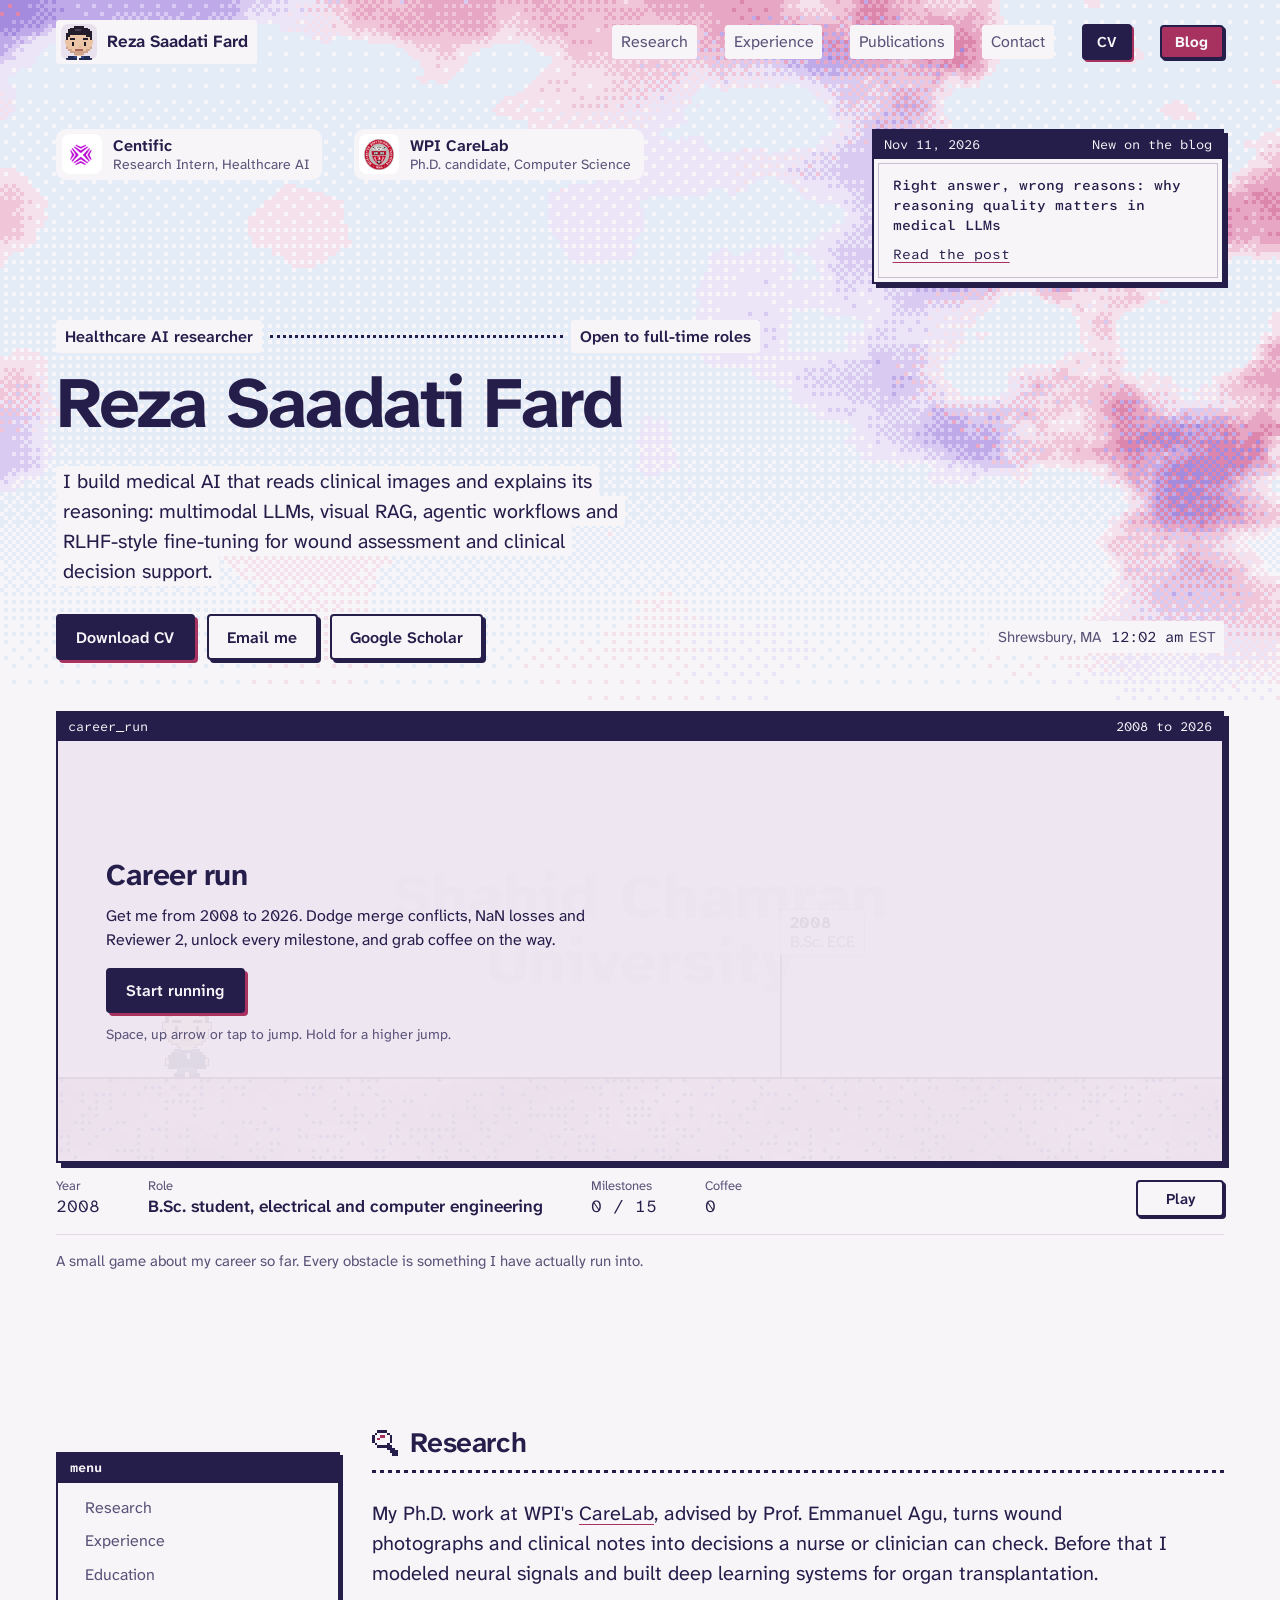
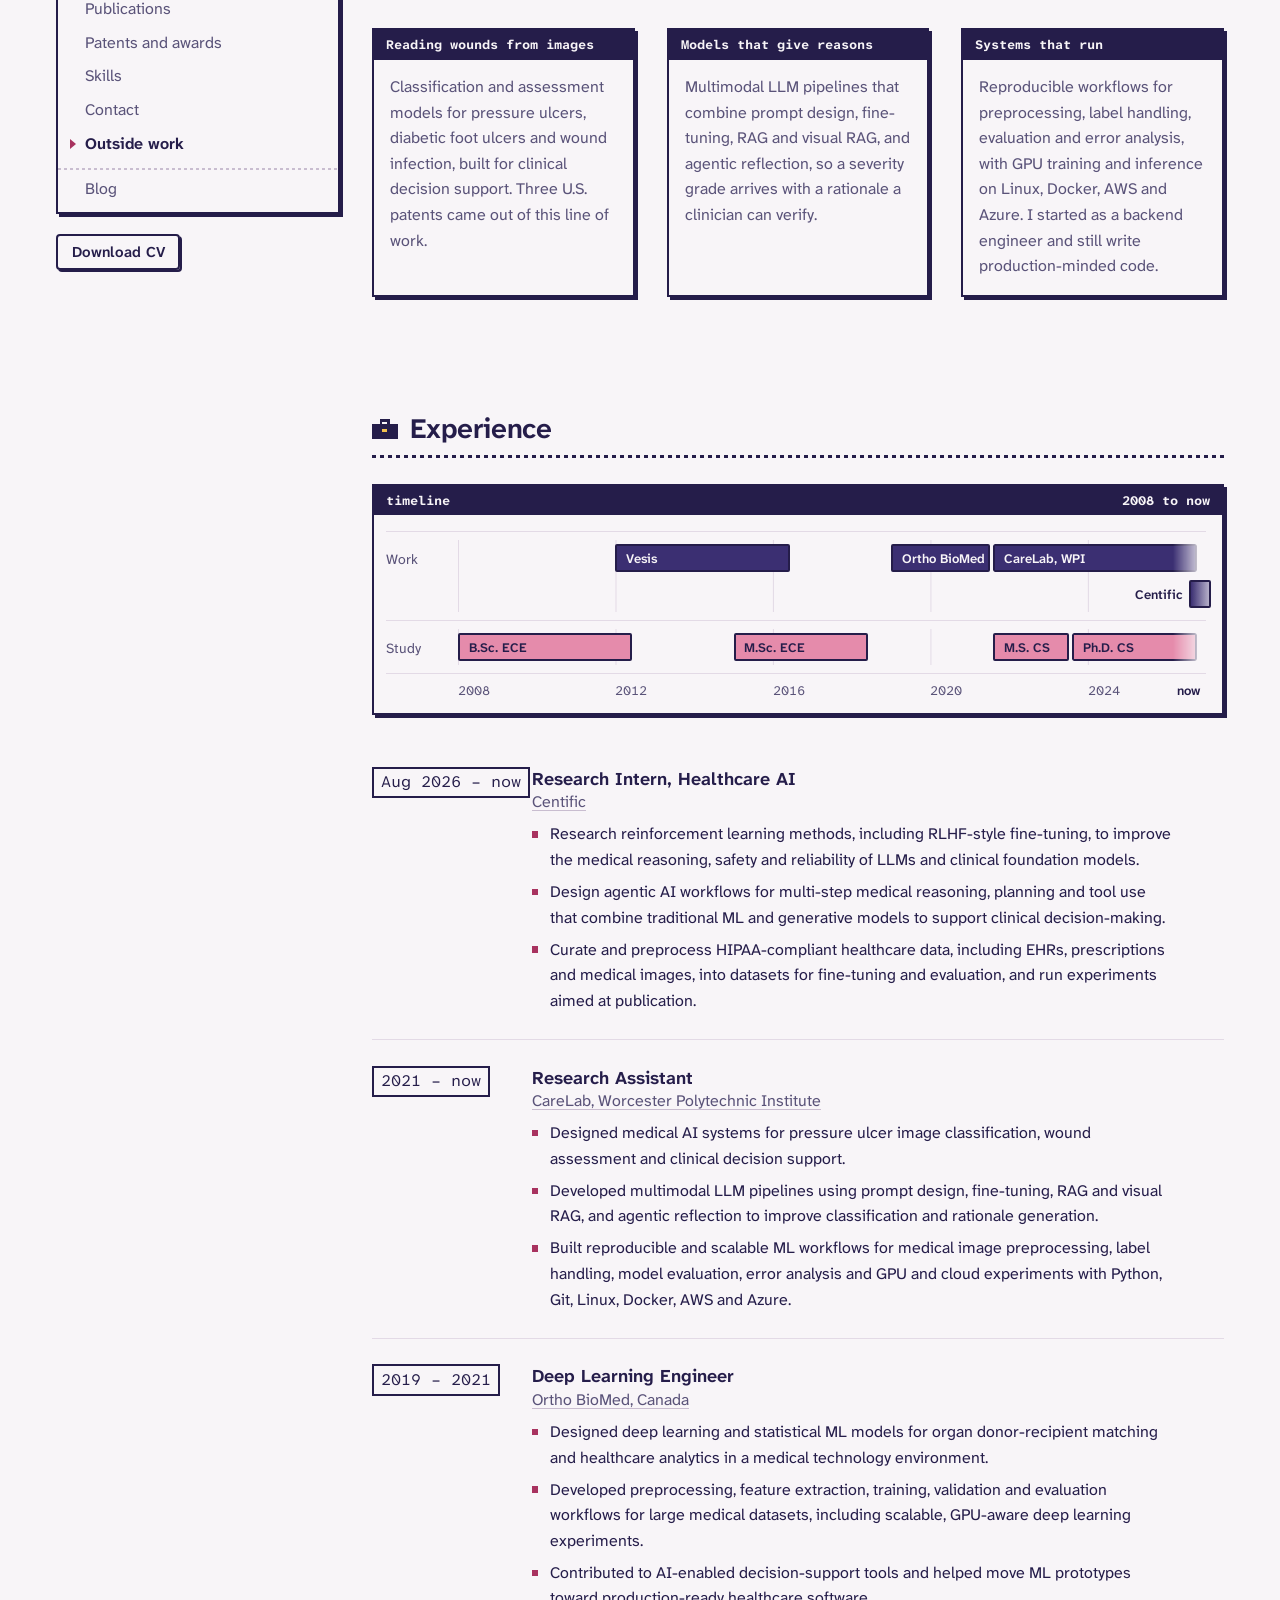
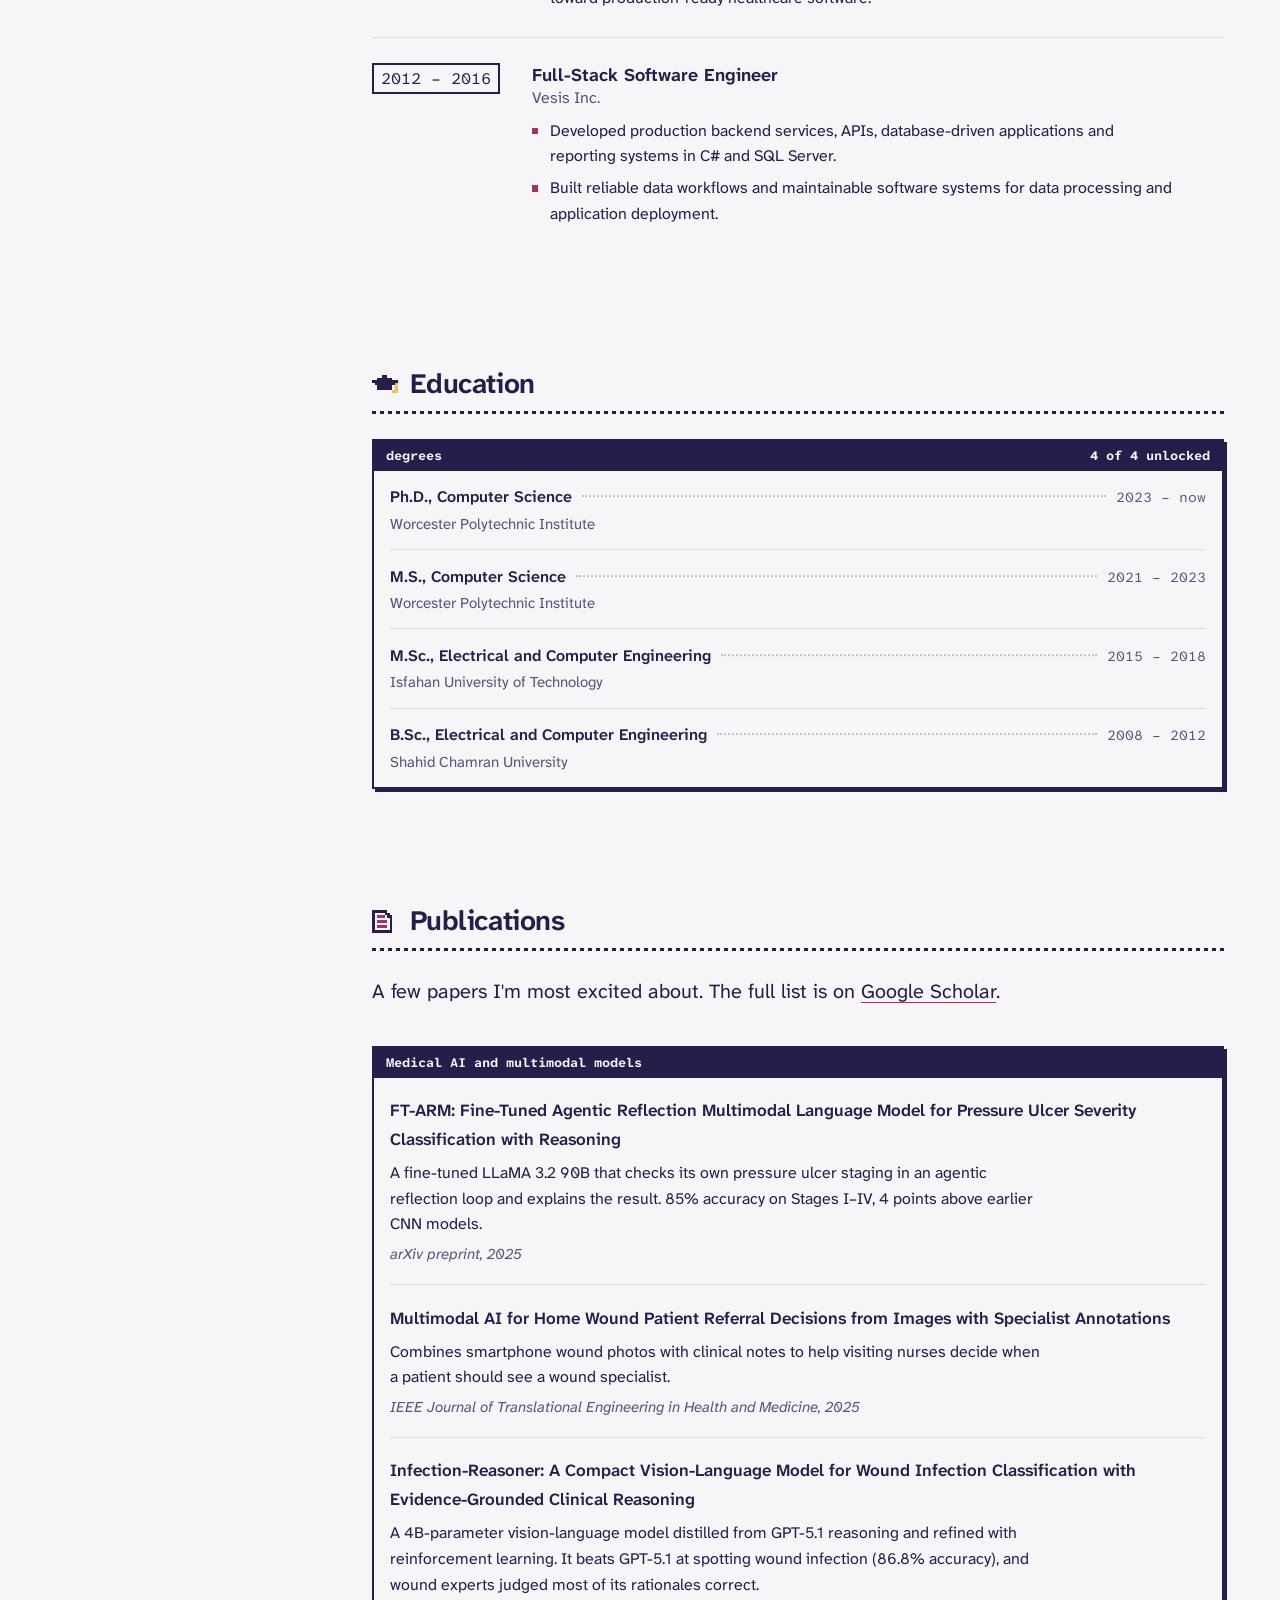
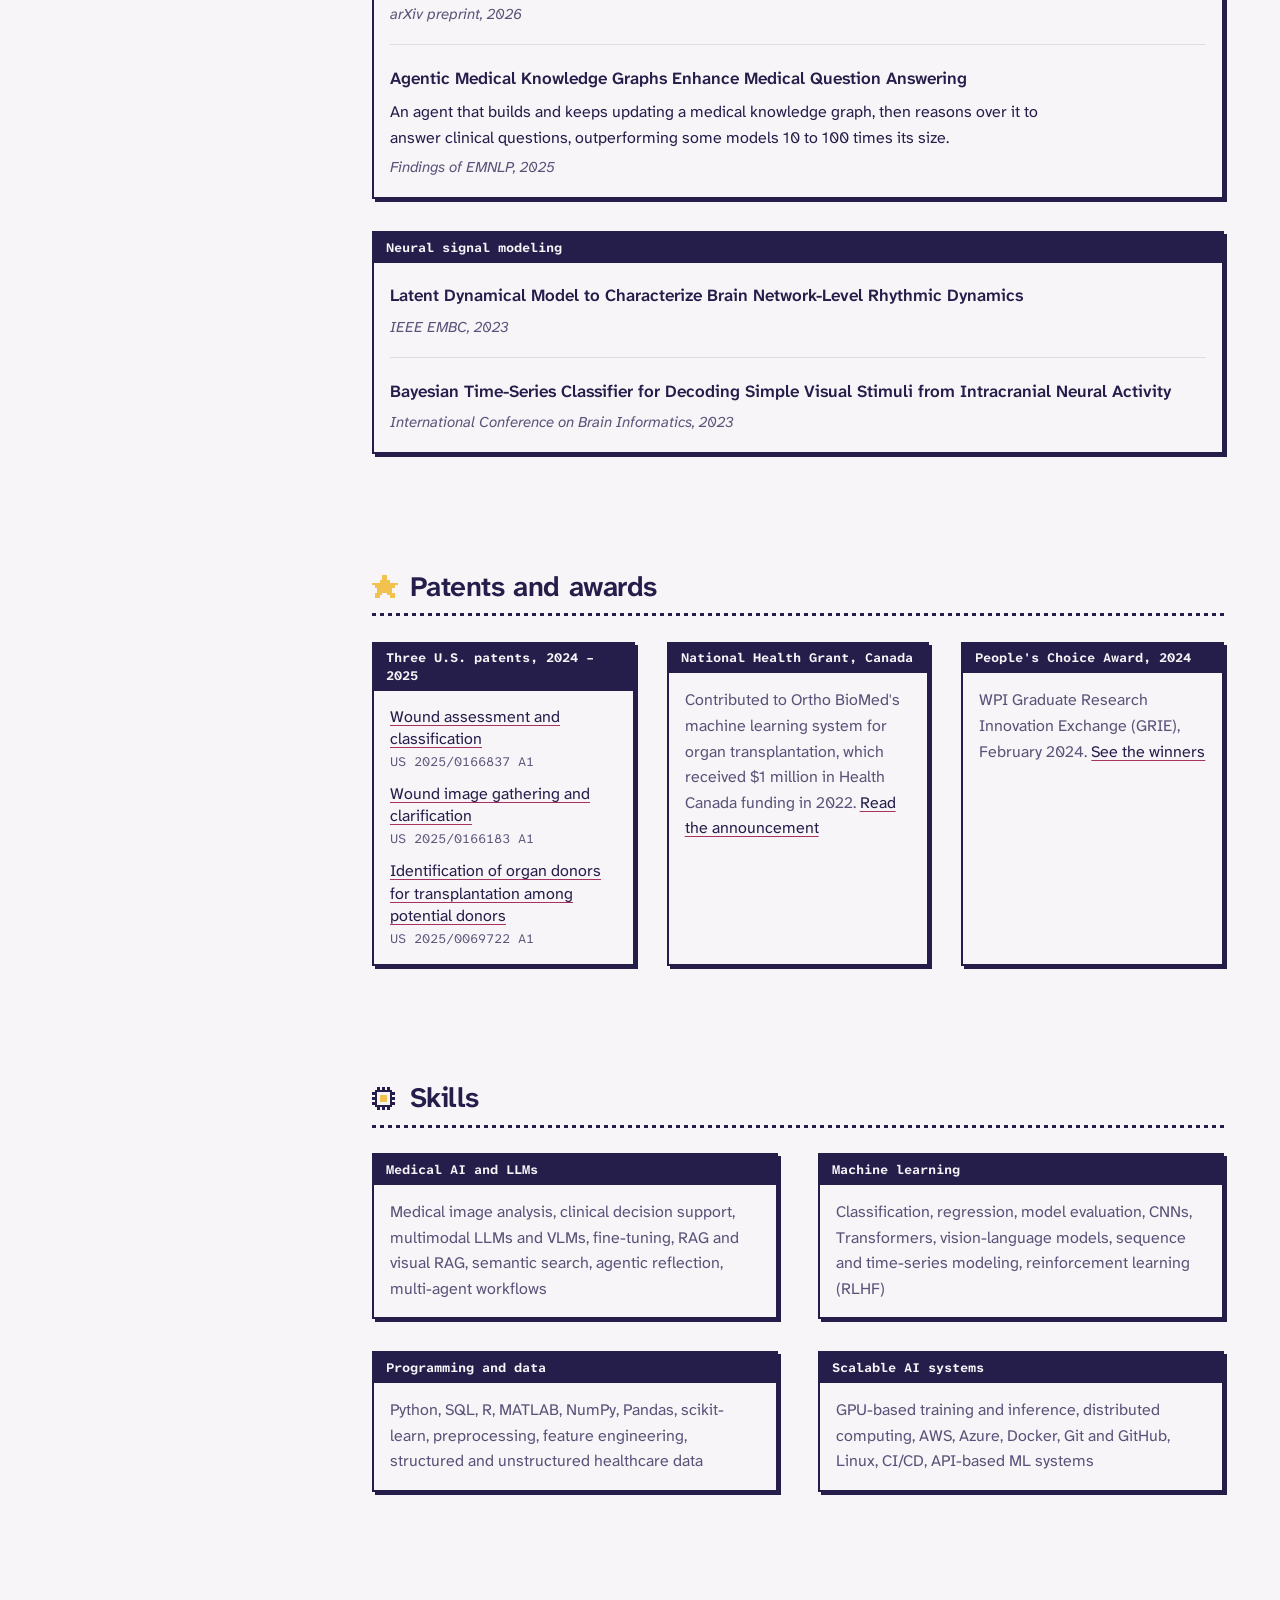
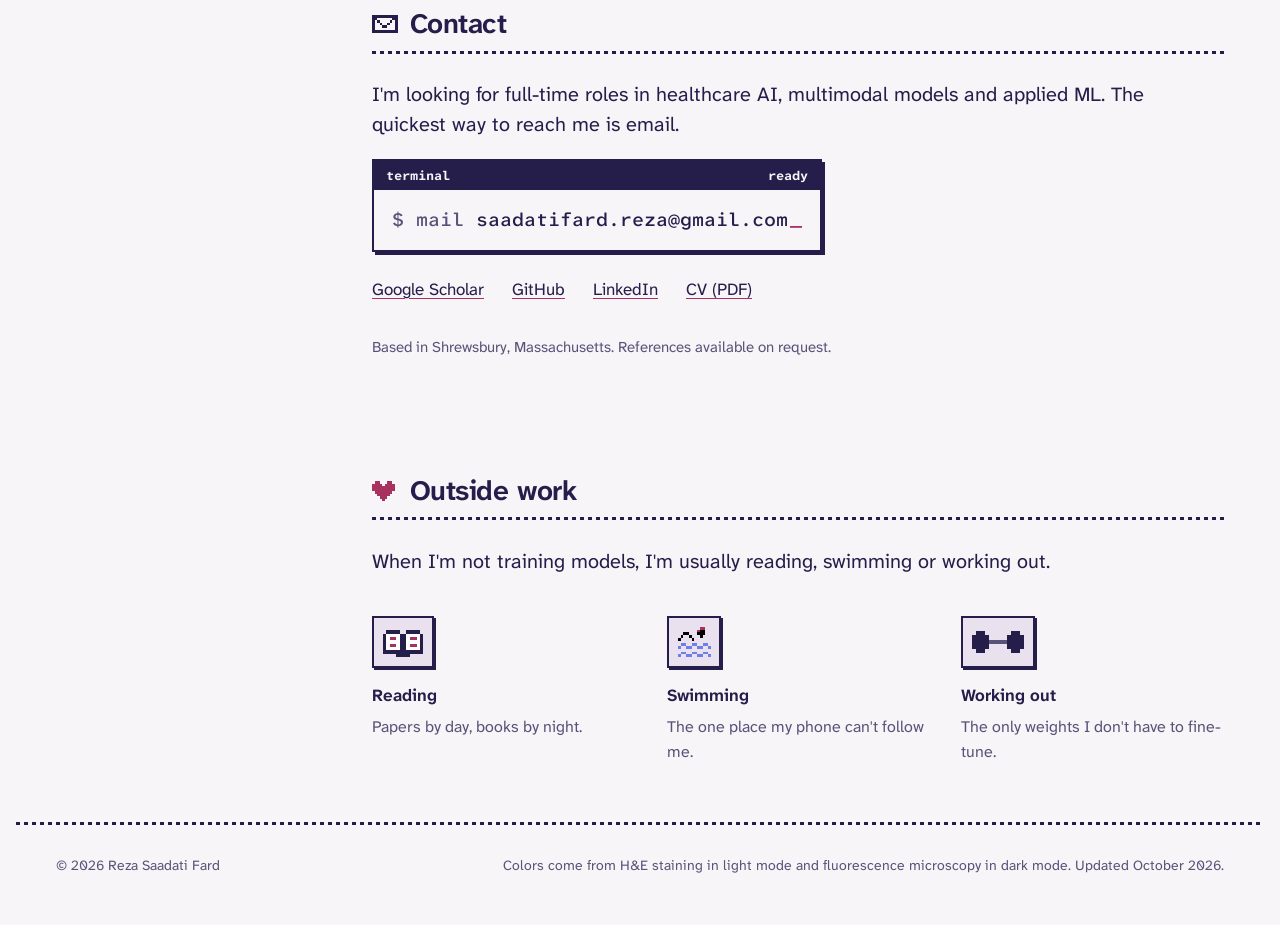
==== commit efb16926: "Add LinkedIn to the contact section Co-Authored-By: Claude Opus 5.5 <noreply@anthropic.com> Claude-S" ====
--- a/index.html
+++ b/index.html
@@ -44,7 +44,8 @@
     "knowsAbout": ["Medical AI", "Multimodal large language models", "Vision-language models", "Retrieval-augmented generation", "Agentic AI", "Medical image analysis", "Clinical decision support"],
     "sameAs": [
       "https://scholar.google.com/citations?user=sqyDNcUAAAAJ",
-      "https://github.com/reza-sf9"
+      "https://github.com/reza-sf9",
+      "https://www.linkedin.com/in/reza-sf9/"
     ]
   }
   </script>
@@ -373,9 +374,7 @@
           <ul class="contact__links">
             <li><a href="https://scholar.google.com/citations?user=sqyDNcUAAAAJ" rel="noopener">Google Scholar</a></li>
             <li><a href="https://github.com/reza-sf9" rel="noopener">GitHub</a></li>
-            <!-- Add your LinkedIn here, then remove these comment markers:
-            <li><a href="https://www.linkedin.com/in/YOUR-HANDLE/" rel="noopener">LinkedIn</a></li>
-            -->
+            <li><a href="https://www.linkedin.com/in/reza-sf9/" rel="noopener">LinkedIn</a></li>
             <li><a href="assets/Reza-Saadati-Fard-CV.pdf" download>CV (PDF)</a></li>
           </ul>
           <p class="contact__note">Based in Shrewsbury, Massachusetts. References available on request.</p>
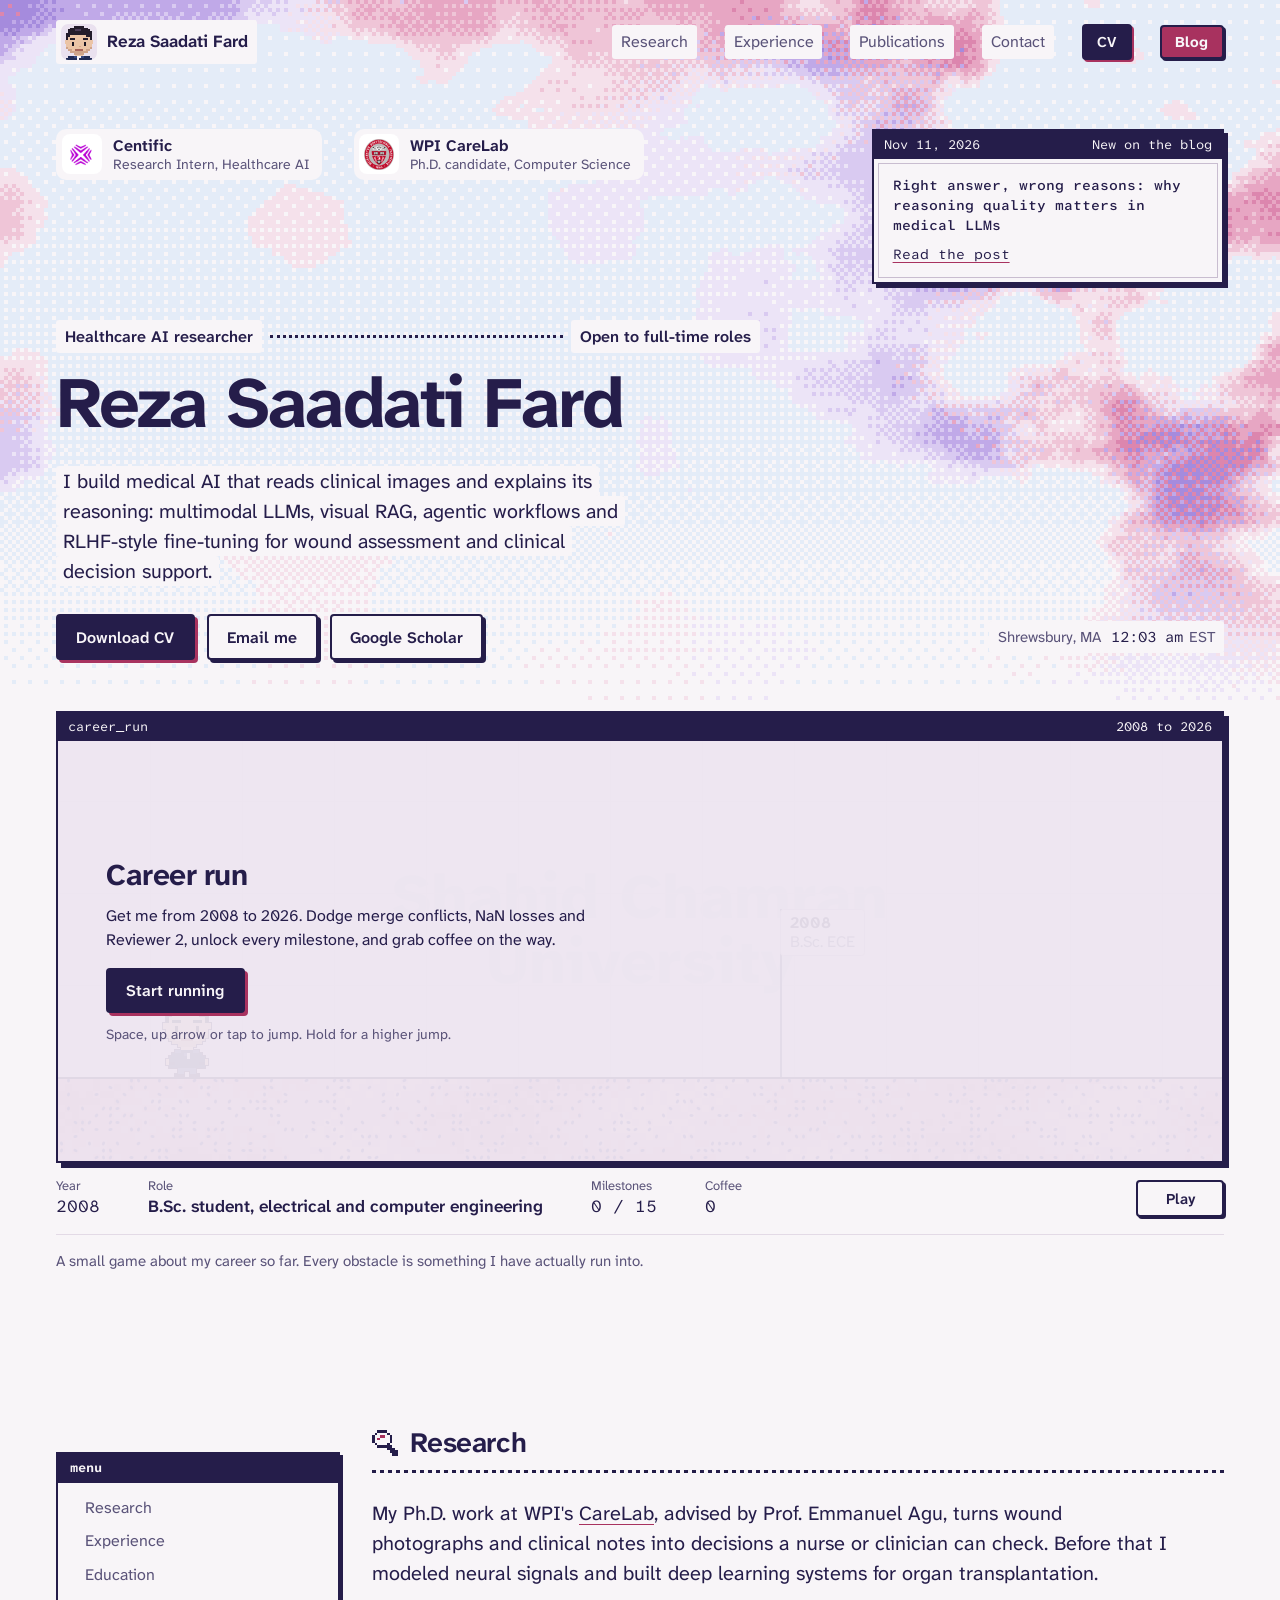
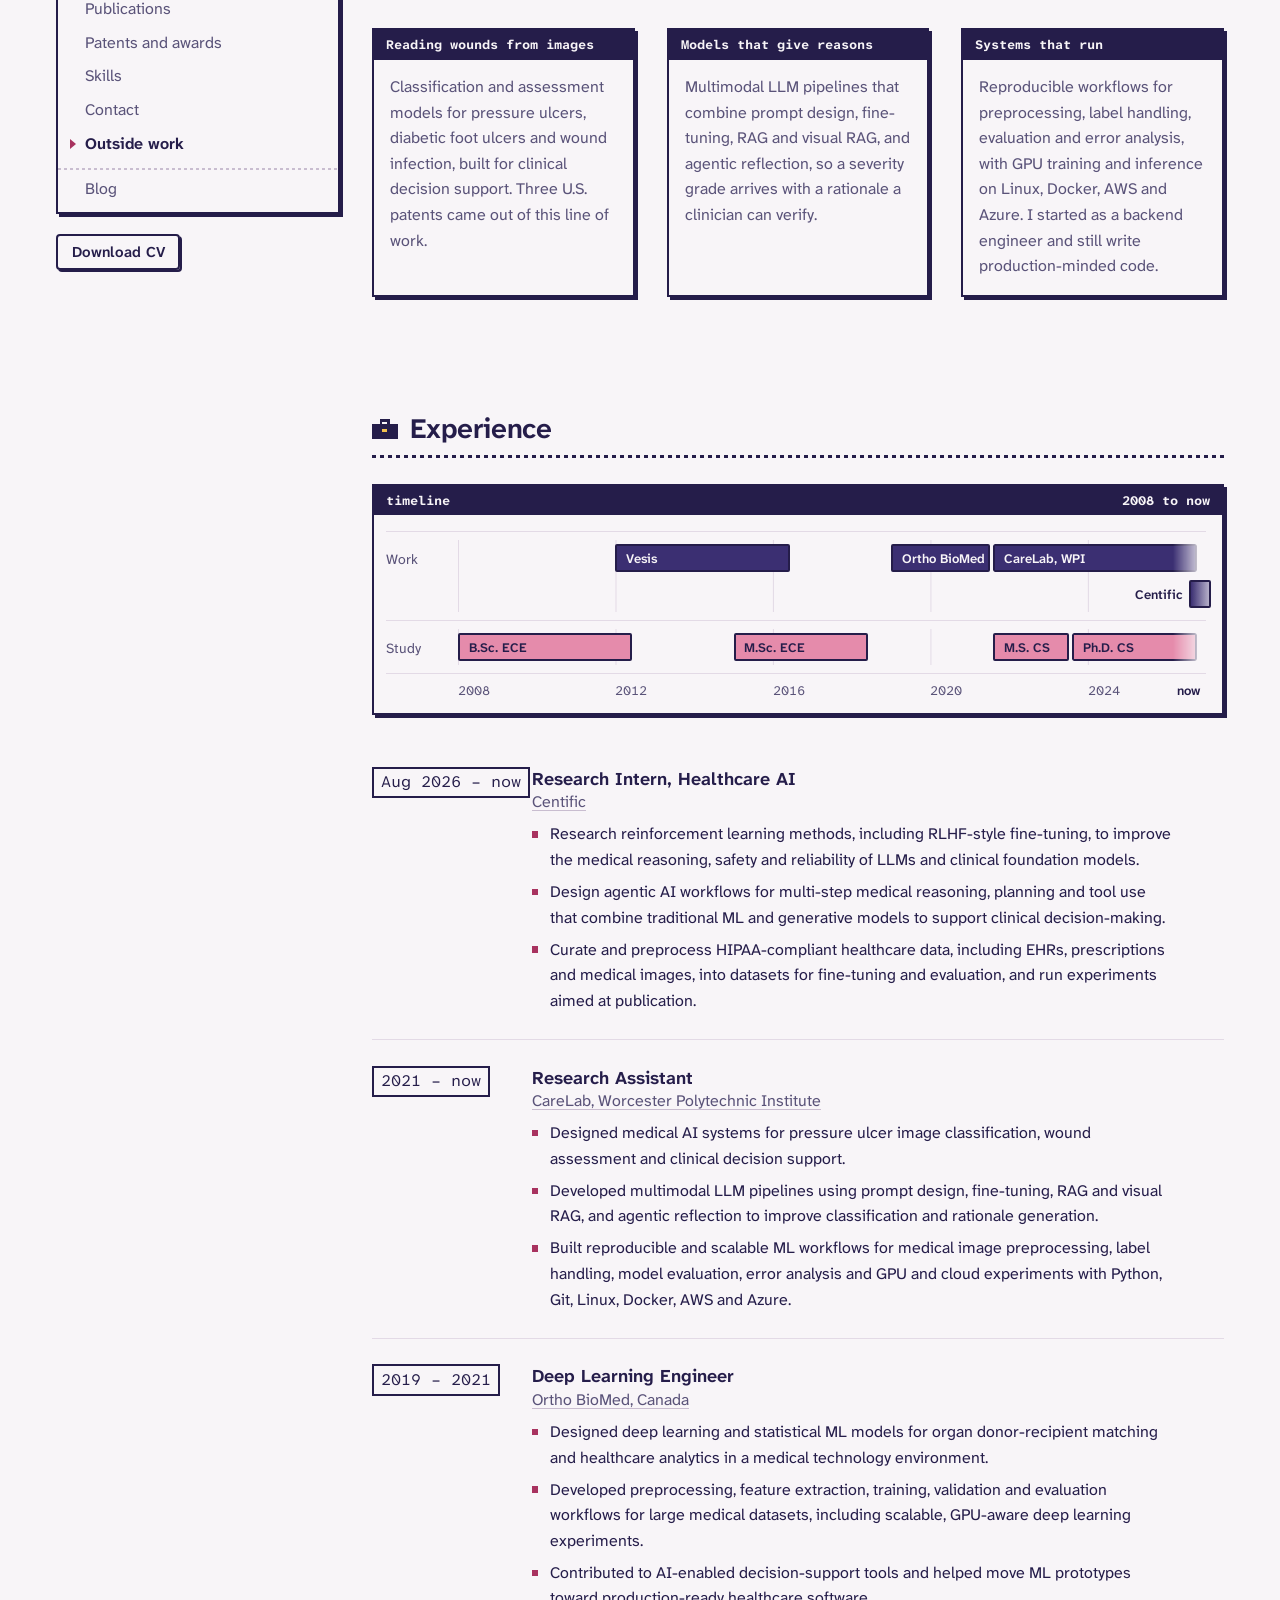
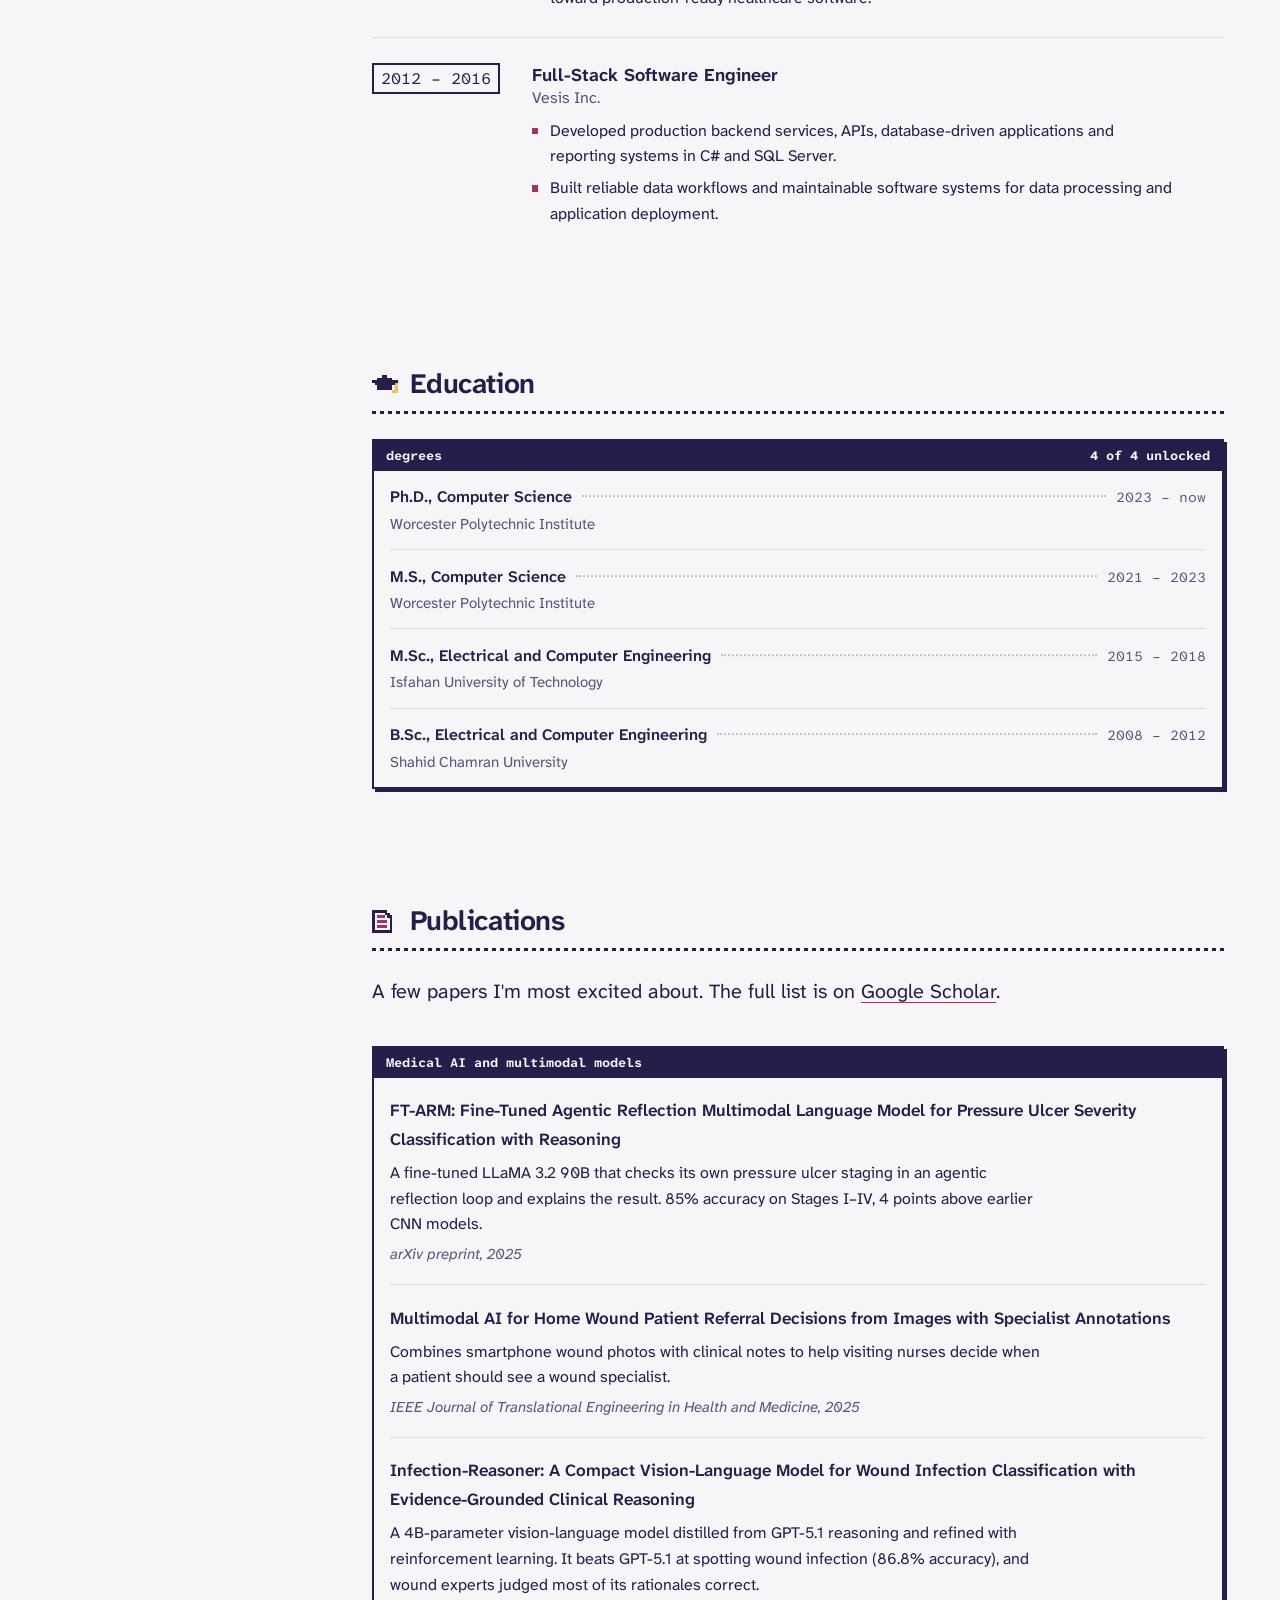
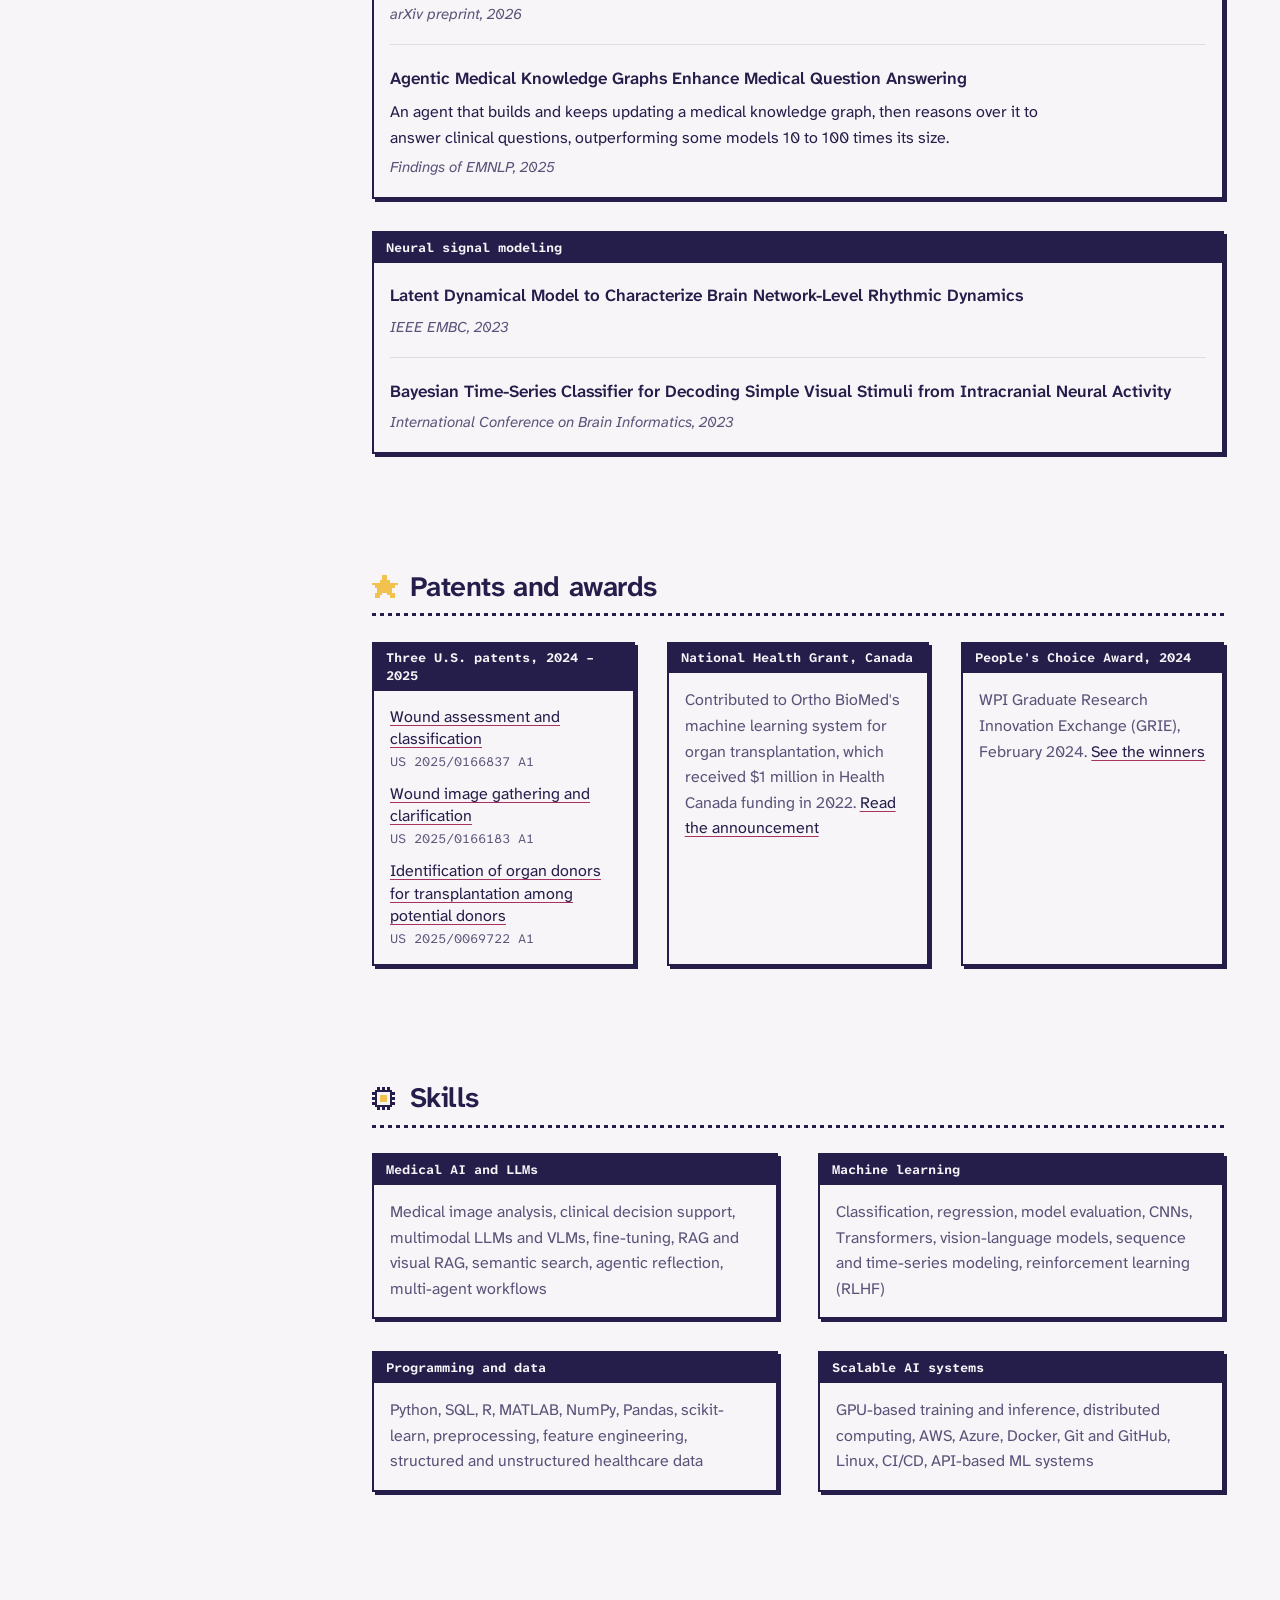
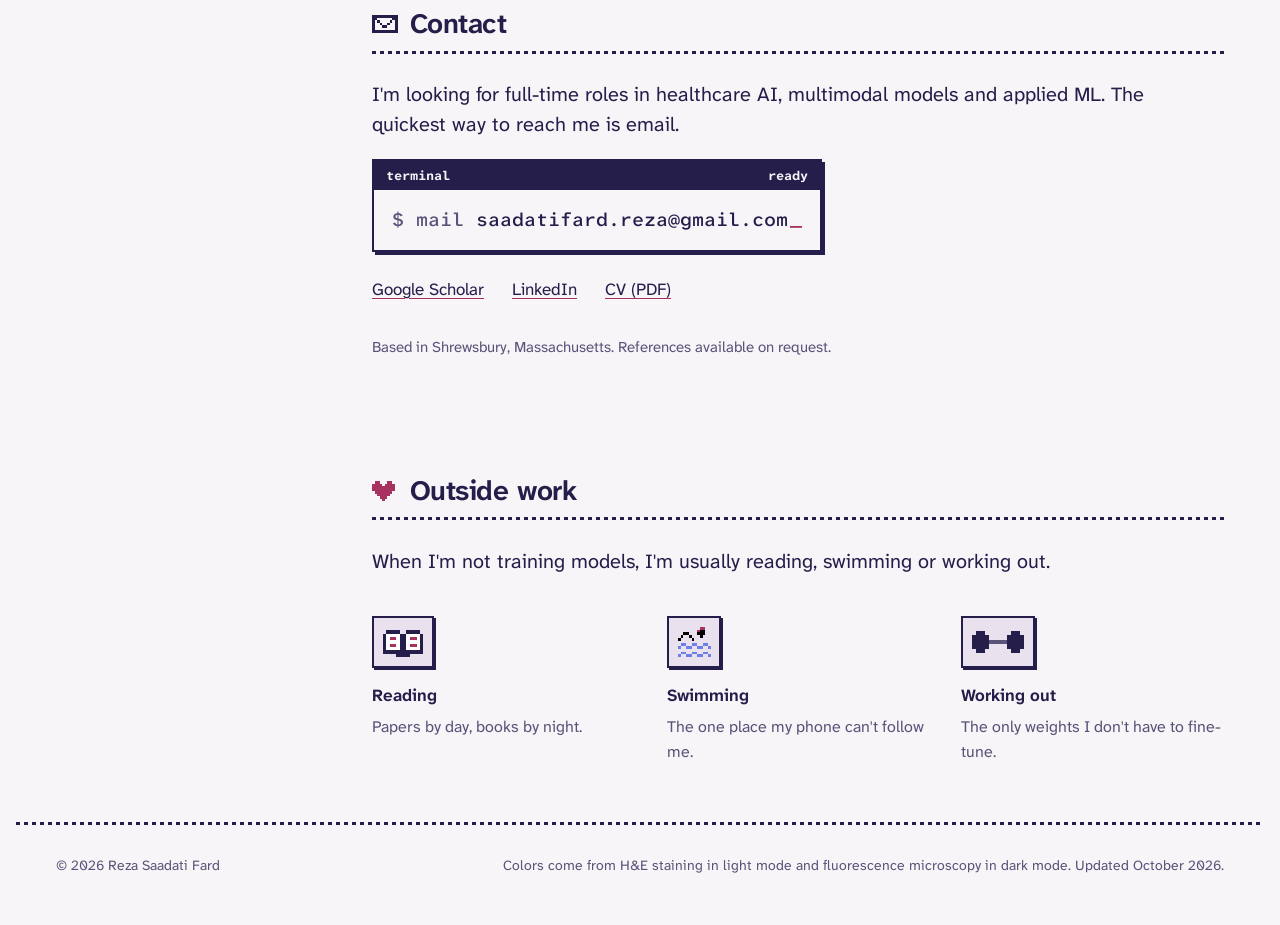
==== commit c39ff158: "Remove GitHub profile link from the site Co-Authored-By: Claude Opus 5.5 <noreply@anthropic.com> Cla" ====
--- a/index.html
+++ b/index.html
@@ -44,7 +44,6 @@
     "knowsAbout": ["Medical AI", "Multimodal large language models", "Vision-language models", "Retrieval-augmented generation", "Agentic AI", "Medical image analysis", "Clinical decision support"],
     "sameAs": [
       "https://scholar.google.com/citations?user=sqyDNcUAAAAJ",
-      "https://github.com/reza-sf9",
       "https://www.linkedin.com/in/reza-sf9/"
     ]
   }
@@ -373,7 +372,6 @@
           </div>
           <ul class="contact__links">
             <li><a href="https://scholar.google.com/citations?user=sqyDNcUAAAAJ" rel="noopener">Google Scholar</a></li>
-            <li><a href="https://github.com/reza-sf9" rel="noopener">GitHub</a></li>
             <li><a href="https://www.linkedin.com/in/reza-sf9/" rel="noopener">LinkedIn</a></li>
             <li><a href="assets/Reza-Saadati-Fard-CV.pdf" download>CV (PDF)</a></li>
           </ul>
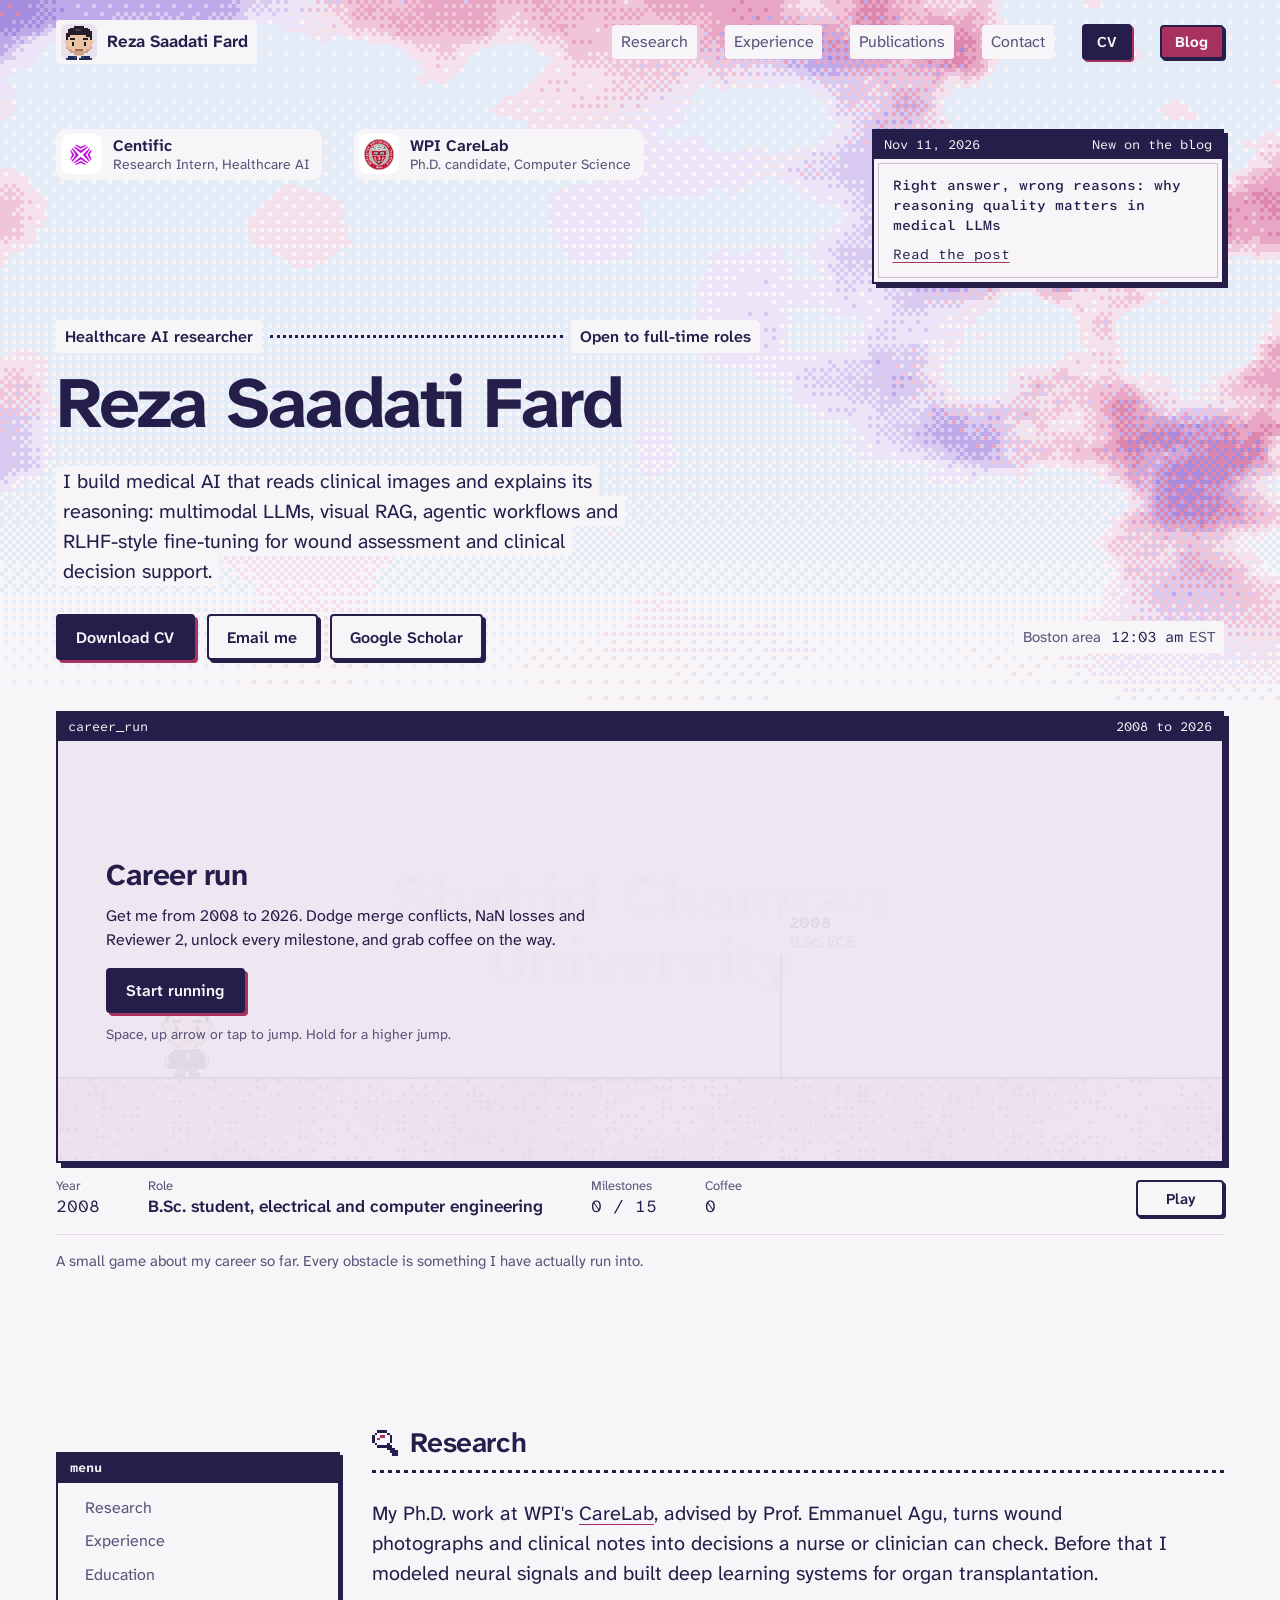
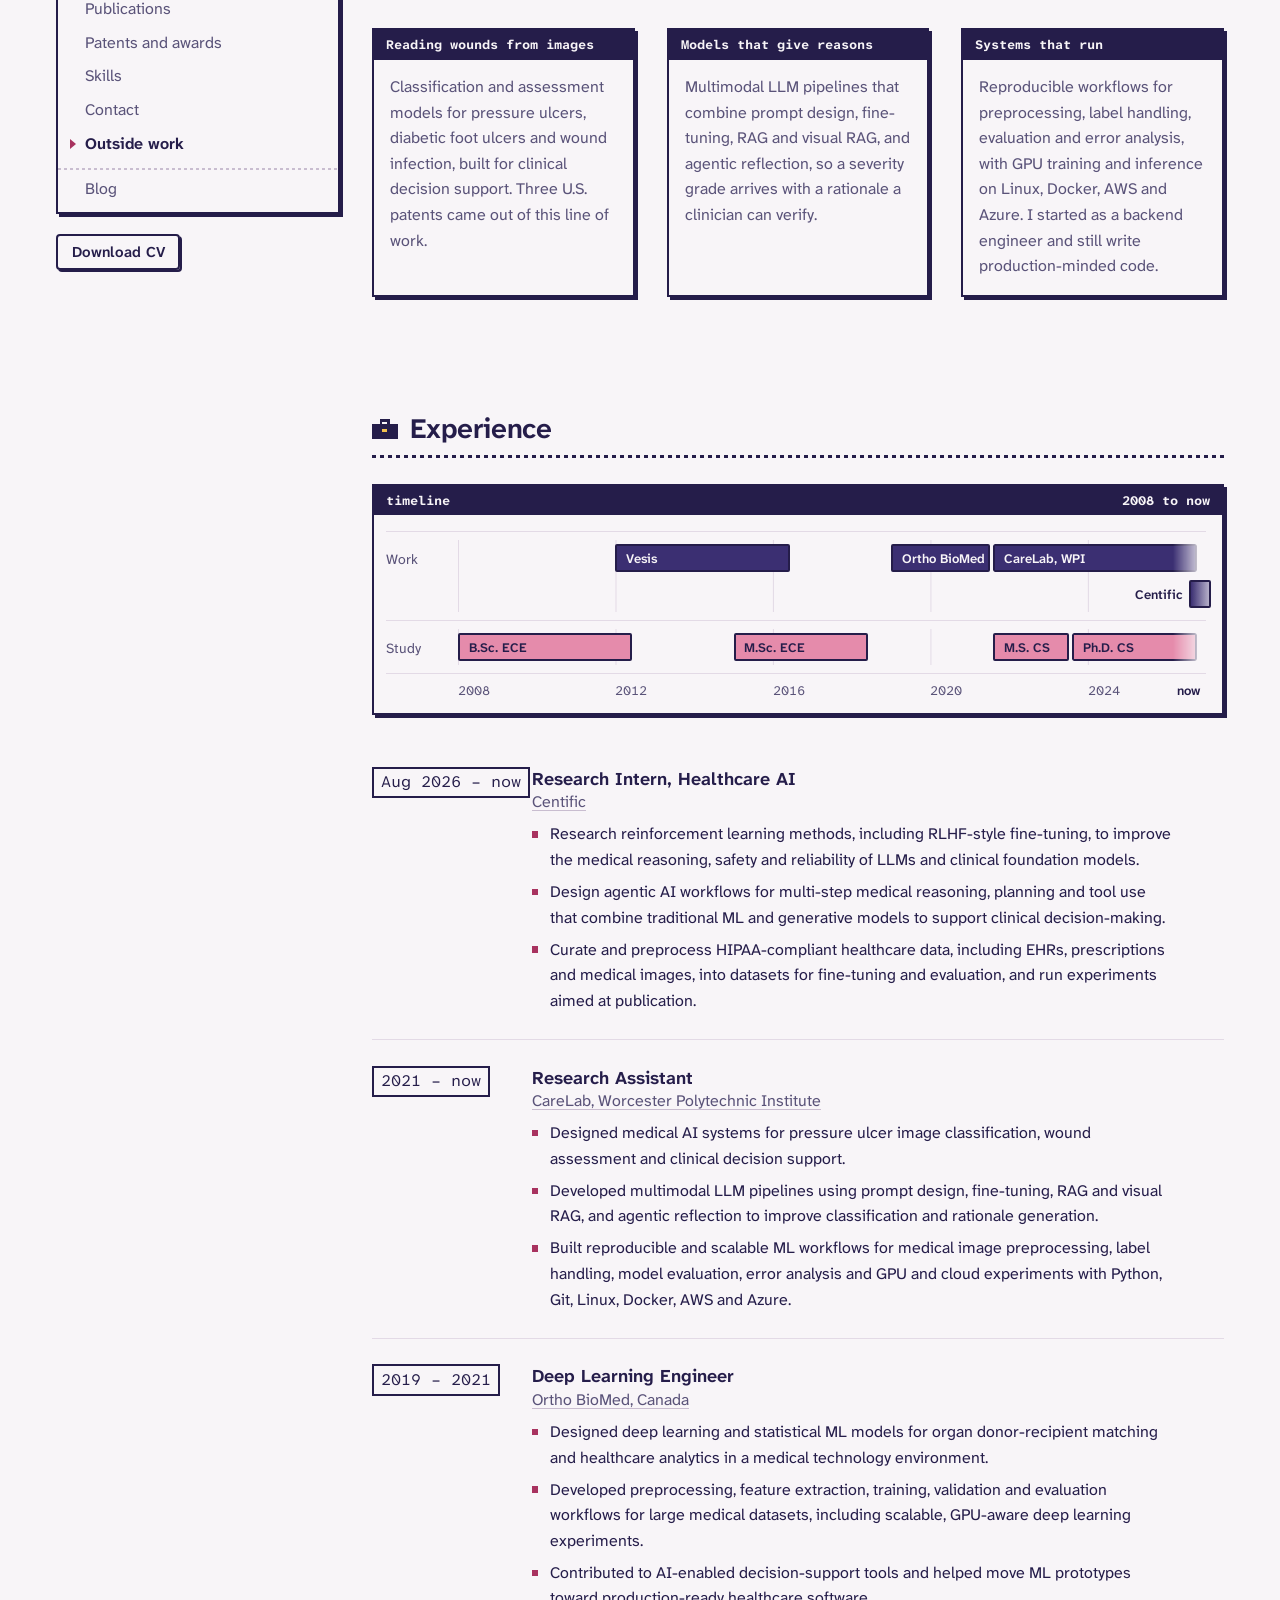
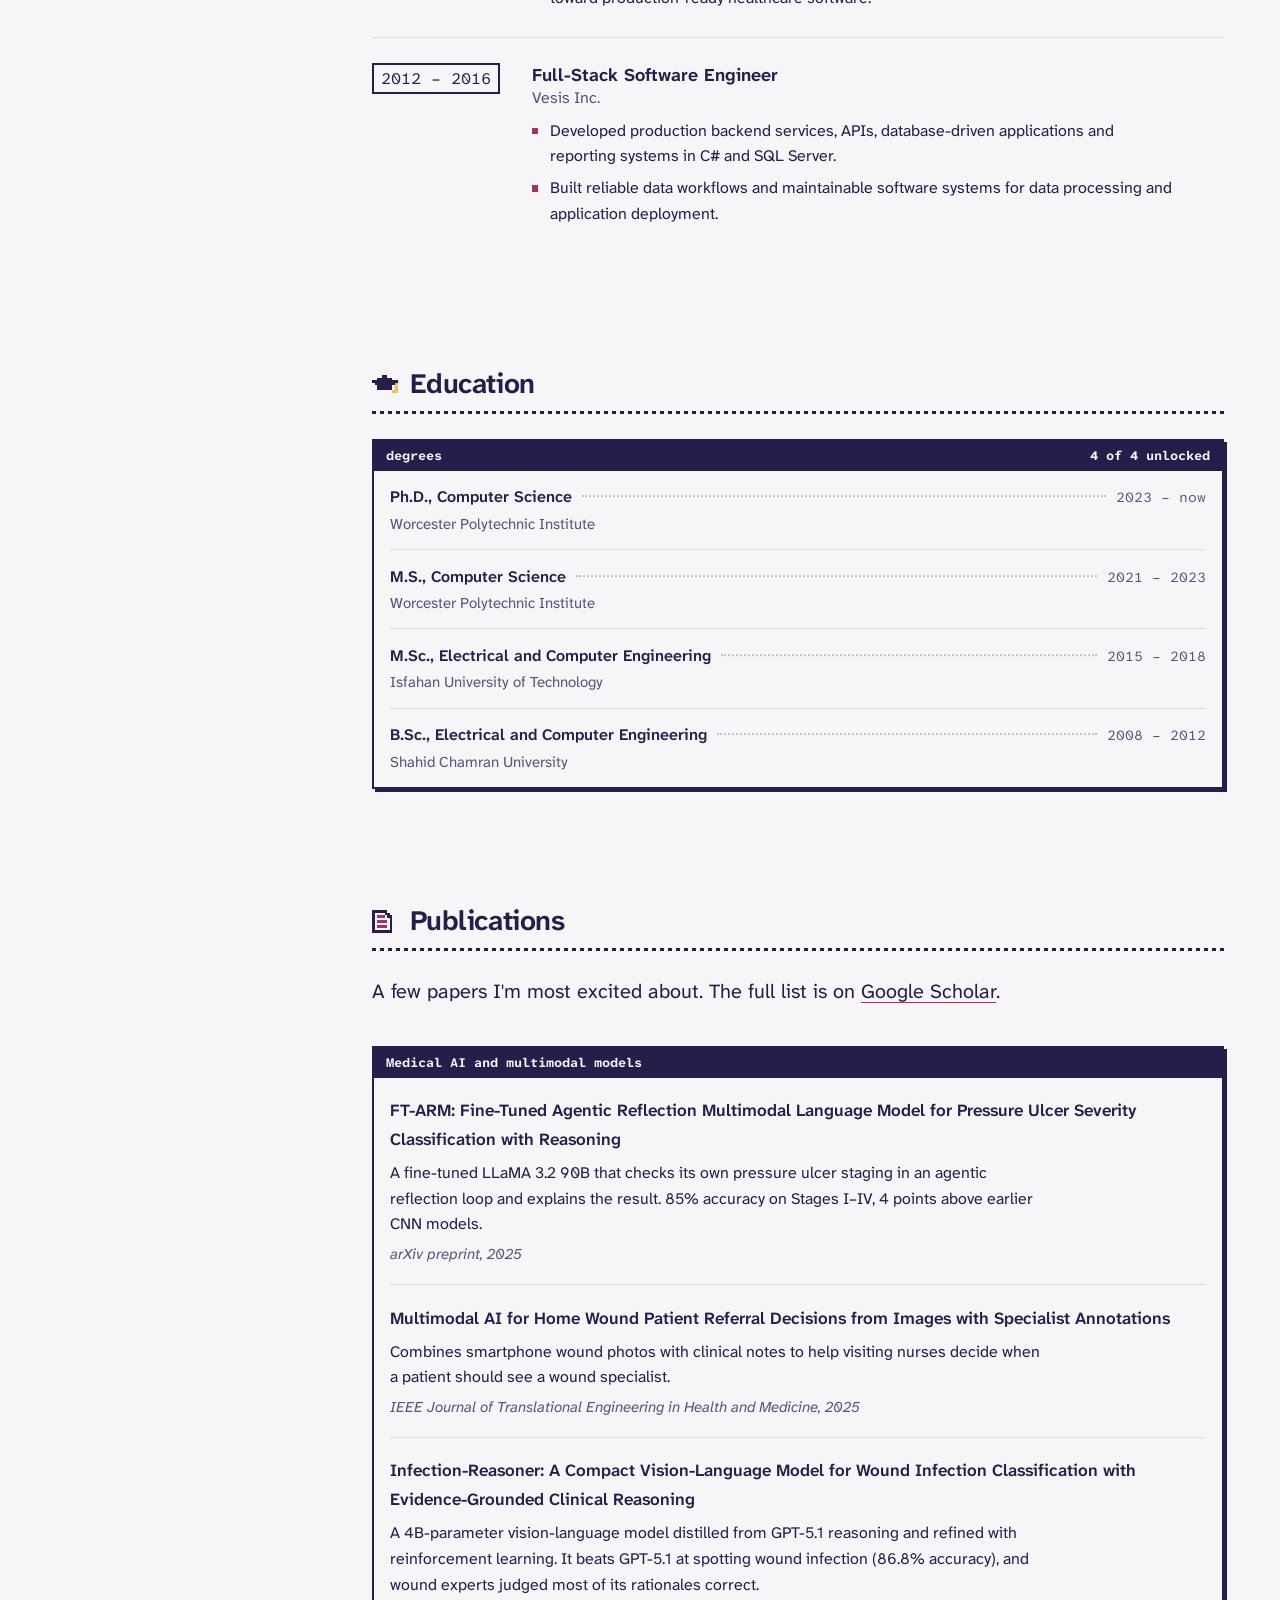
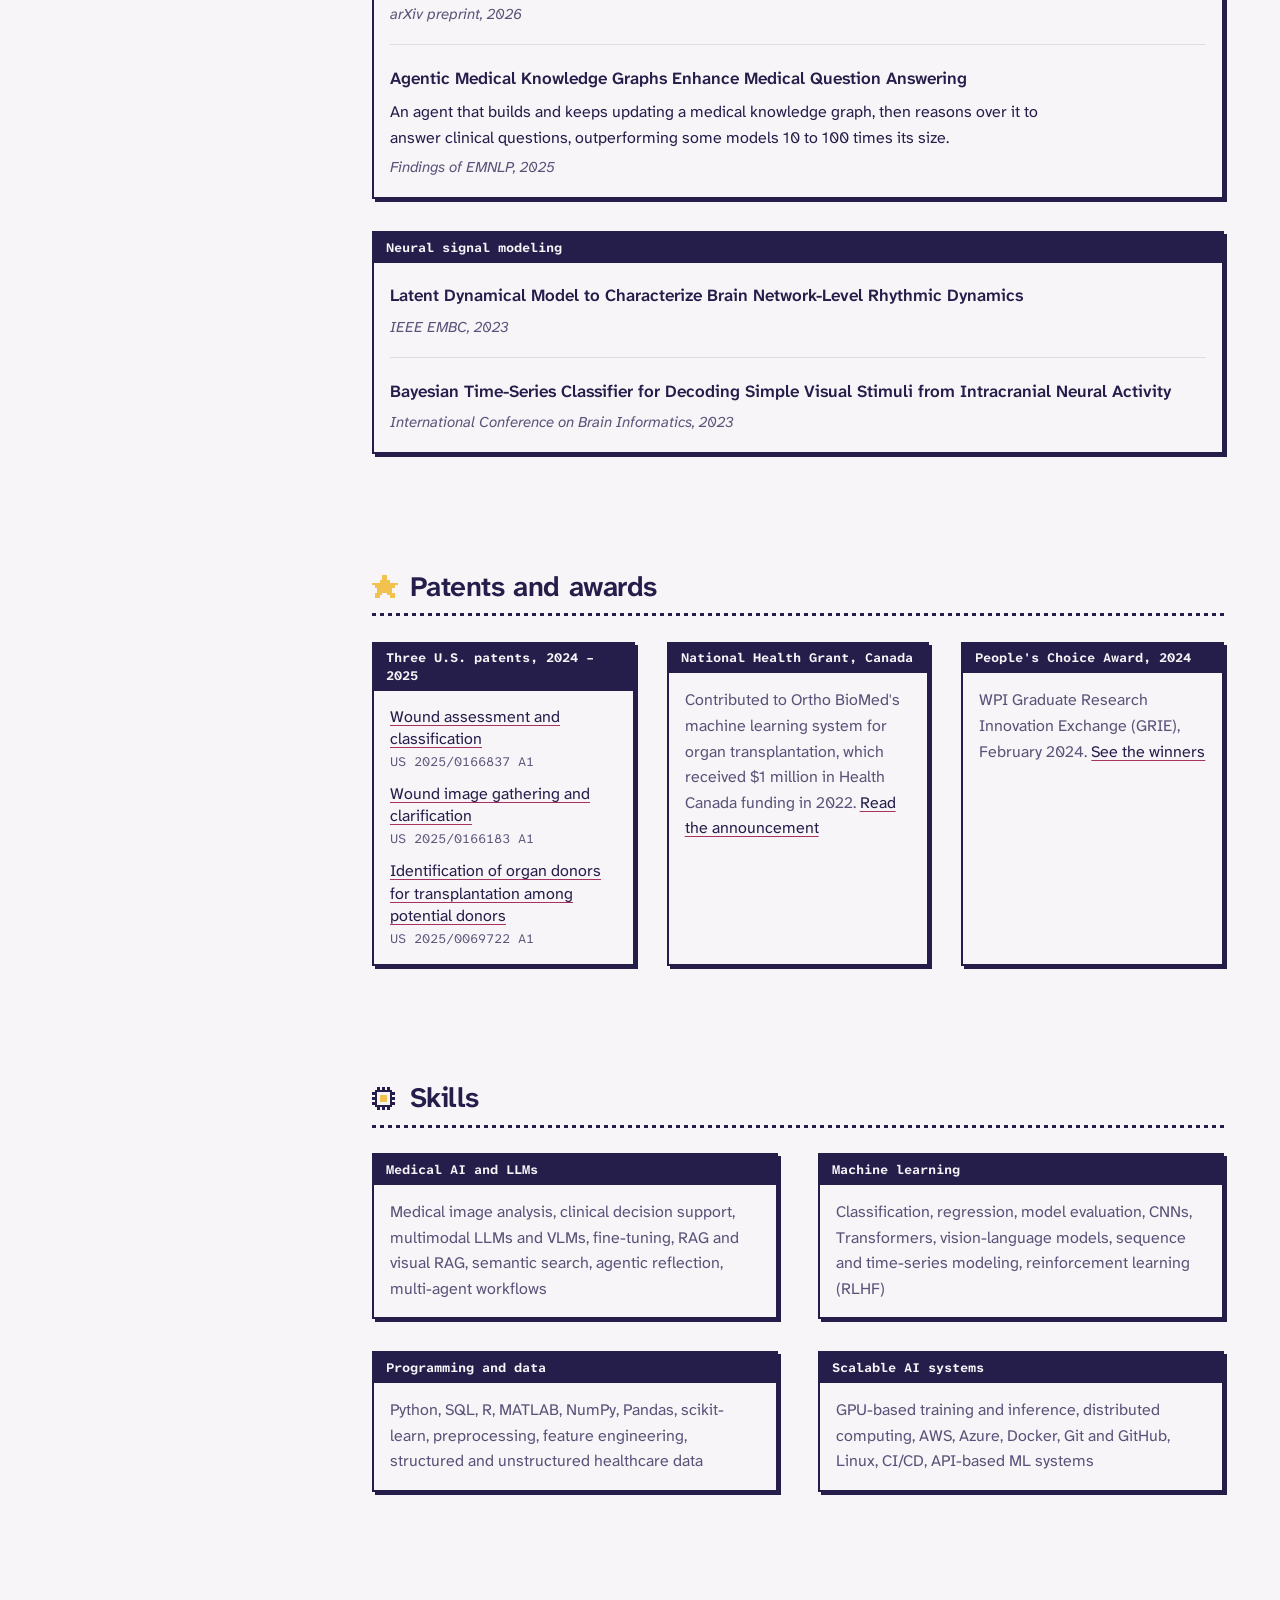
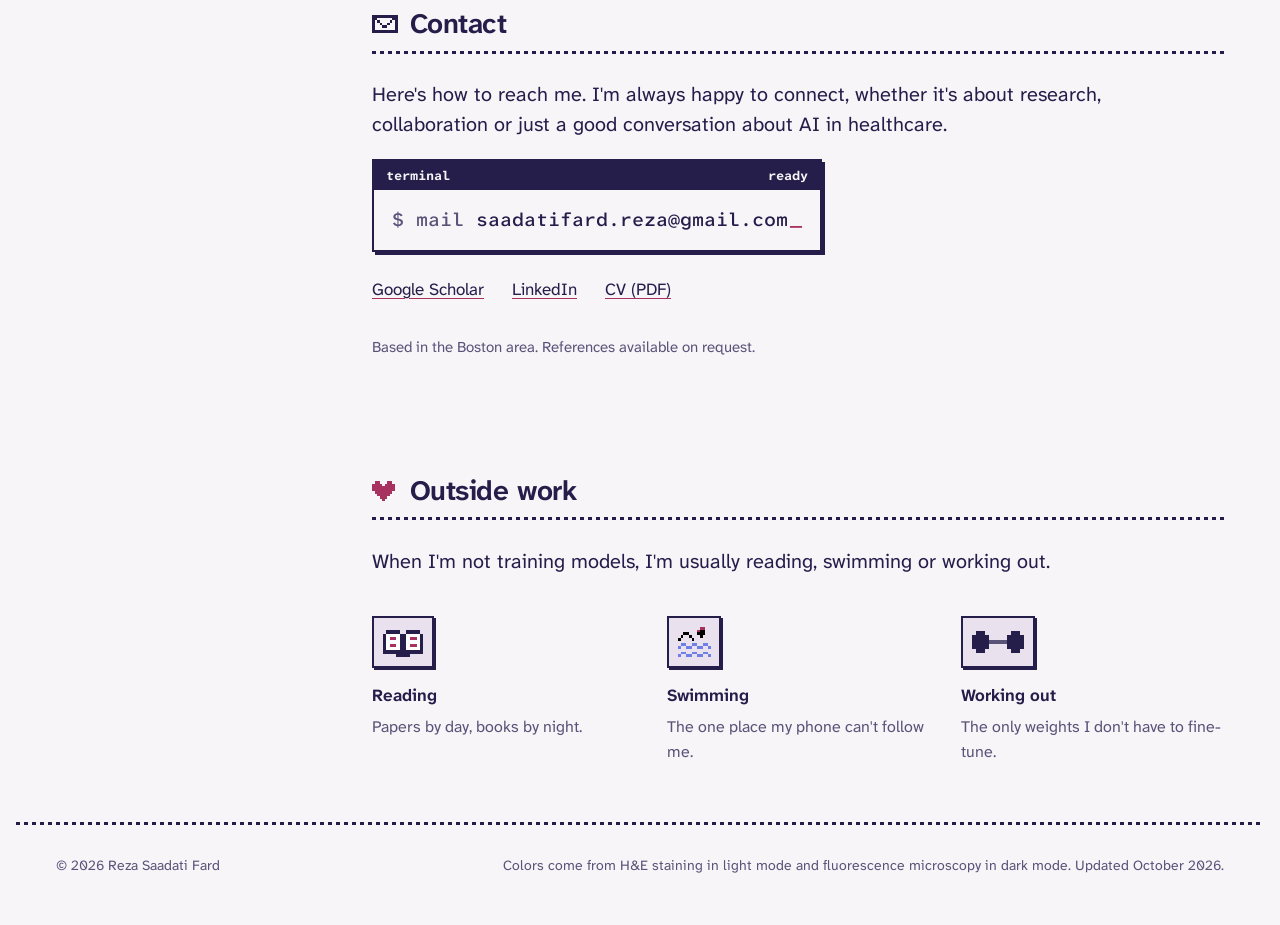
==== commit 156efbeb: "Simplify contact wording and use Boston area as location Co-Authored-By: Claude Opus 5.5 <noreply@an" ====
--- a/index.html
+++ b/index.html
@@ -31,7 +31,7 @@
     "name": "Reza Saadati Fard",
     "jobTitle": "Healthcare AI Researcher",
     "email": "mailto:saadatifard.reza@gmail.com",
-    "address": { "@type": "PostalAddress", "addressLocality": "Shrewsbury", "addressRegion": "MA", "addressCountry": "US" },
+    "address": { "@type": "PostalAddress", "addressLocality": "Boston area", "addressRegion": "MA", "addressCountry": "US" },
     "affiliation": [
       { "@type": "Organization", "name": "Centific", "url": "https://www.centific.com/" },
       { "@type": "CollegeOrUniversity", "name": "Worcester Polytechnic Institute" }
@@ -107,7 +107,7 @@
           <a class="btn btn--ghost" href="https://scholar.google.com/citations?user=sqyDNcUAAAAJ" rel="noopener">Google Scholar</a>
         </div>
 
-        <p class="hero__clock">Shrewsbury, MA <span class="clock" id="clock" aria-live="off">--:--</span> <span class="hero__tz" id="tz">Eastern time</span></p>
+        <p class="hero__clock">Boston area <span class="clock" id="clock" aria-live="off">--:--</span> <span class="hero__tz" id="tz">Eastern time</span></p>
       </div>
 
       <figure class="game" aria-labelledby="game-caption">
@@ -365,7 +365,7 @@
 
         <section class="section" id="contact" aria-labelledby="contact-h">
           <h2 class="section__h" id="contact-h"><svg class="px-icon" viewBox="0 0 10 7" aria-hidden="true" shape-rendering="crispEdges"><rect class="px-ink" x="0" y="0" width="10" height="1"/><rect class="px-ink" x="0" y="1" width="2" height="1"/><rect class="px-ink" x="8" y="1" width="2" height="1"/><rect class="px-ink" x="0" y="2" width="1" height="1"/><rect class="px-ink" x="2" y="2" width="1" height="1"/><rect class="px-ink" x="7" y="2" width="1" height="1"/><rect class="px-ink" x="9" y="2" width="1" height="1"/><rect class="px-ink" x="0" y="3" width="1" height="1"/><rect class="px-ink" x="3" y="3" width="1" height="1"/><rect class="px-ink" x="6" y="3" width="1" height="1"/><rect class="px-ink" x="9" y="3" width="1" height="1"/><rect class="px-ink" x="0" y="4" width="1" height="1"/><rect class="px-ink" x="4" y="4" width="2" height="1"/><rect class="px-ink" x="9" y="4" width="1" height="1"/><rect class="px-ink" x="0" y="5" width="1" height="1"/><rect class="px-ink" x="9" y="5" width="1" height="1"/><rect class="px-ink" x="0" y="6" width="10" height="1"/></svg>Contact</h2>
-          <p class="contact__lead">I'm looking for full-time roles in healthcare AI, multimodal models and applied ML. The quickest way to reach me is email.</p>
+          <p class="contact__lead">Here's how to reach me. I'm always happy to connect, whether it's about research, collaboration or just a good conversation about AI in healthcare.</p>
           <div class="win win--term">
             <p class="win__bar" aria-hidden="true"><span>terminal</span><span>ready</span></p>
             <a class="contact__email" href="mailto:saadatifard.reza@gmail.com" aria-label="Email saadatifard.reza@gmail.com">saadatifard.reza@gmail.com</a>
@@ -375,7 +375,7 @@
             <li><a href="https://www.linkedin.com/in/reza-sf9/" rel="noopener">LinkedIn</a></li>
             <li><a href="assets/Reza-Saadati-Fard-CV.pdf" download>CV (PDF)</a></li>
           </ul>
-          <p class="contact__note">Based in Shrewsbury, Massachusetts. References available on request.</p>
+          <p class="contact__note">Based in the Boston area. References available on request.</p>
         </section>
 
         <section class="section" id="outside" aria-labelledby="outside-h">
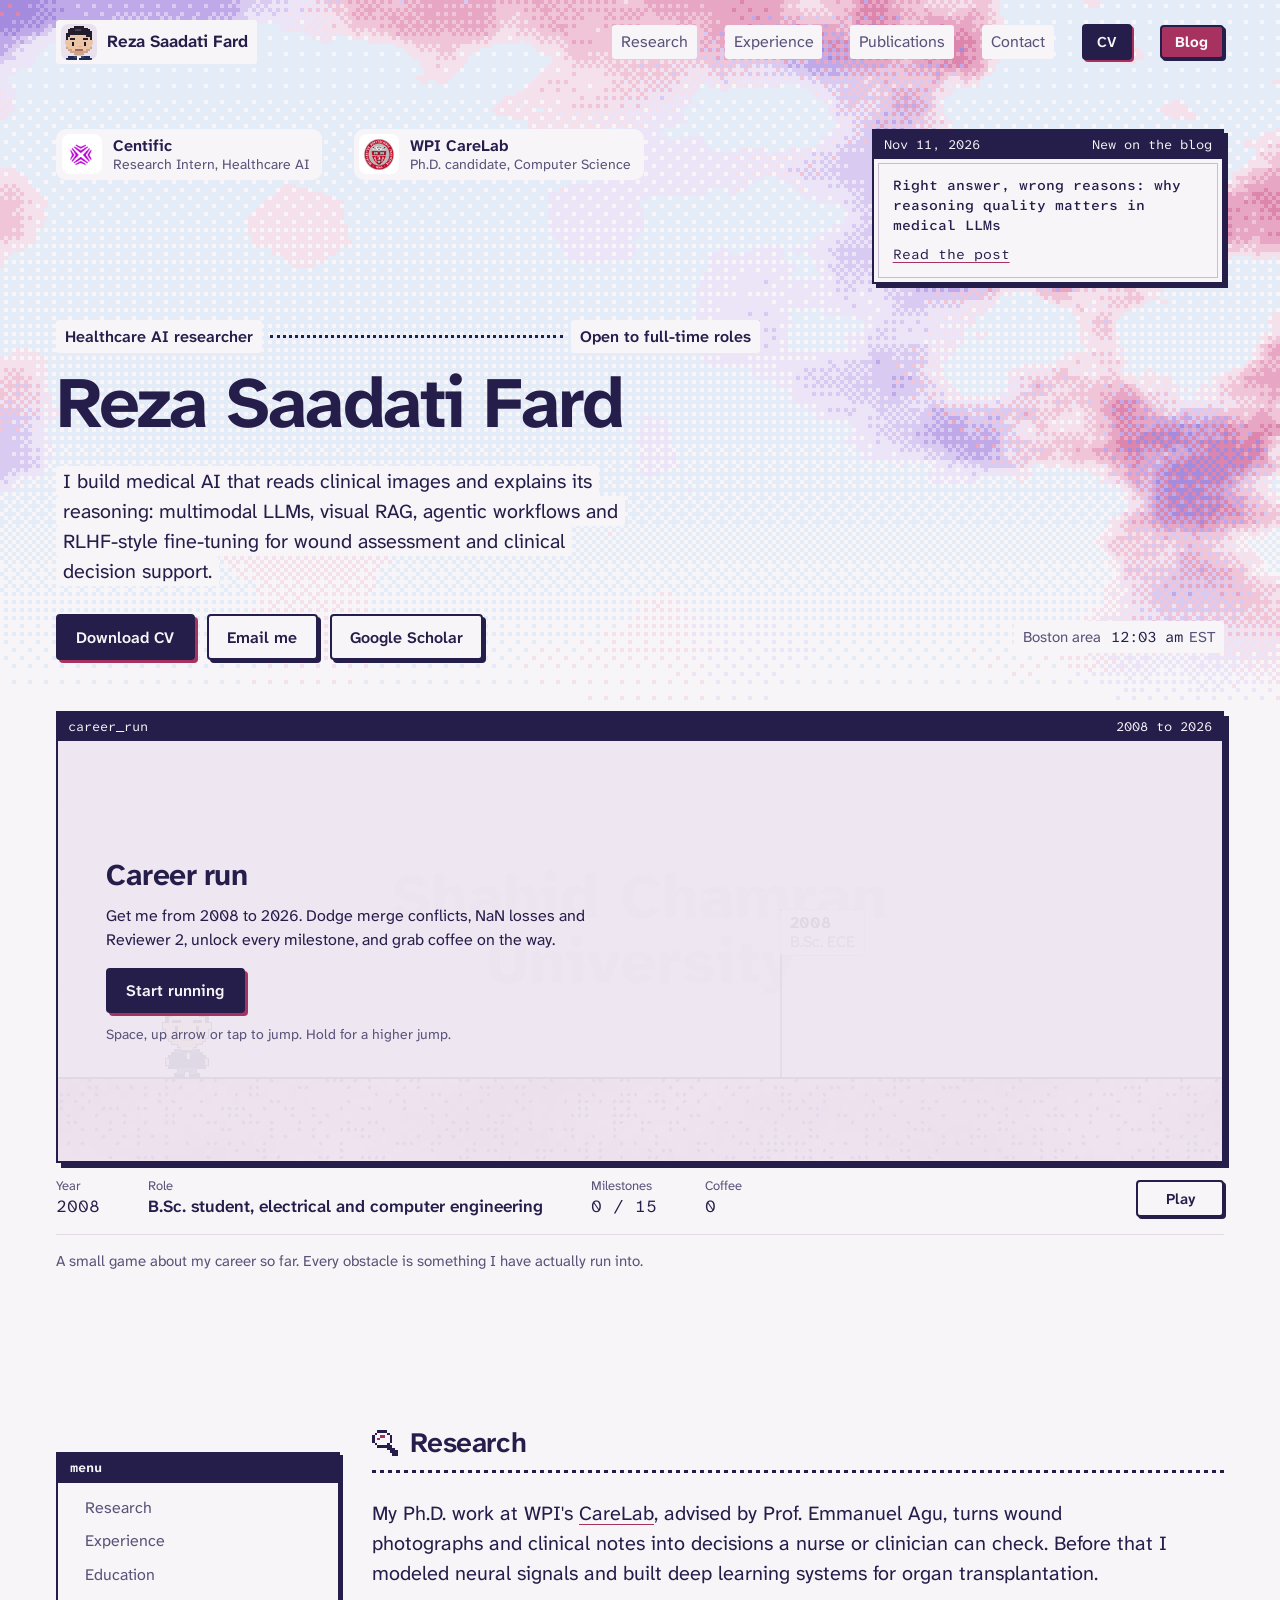
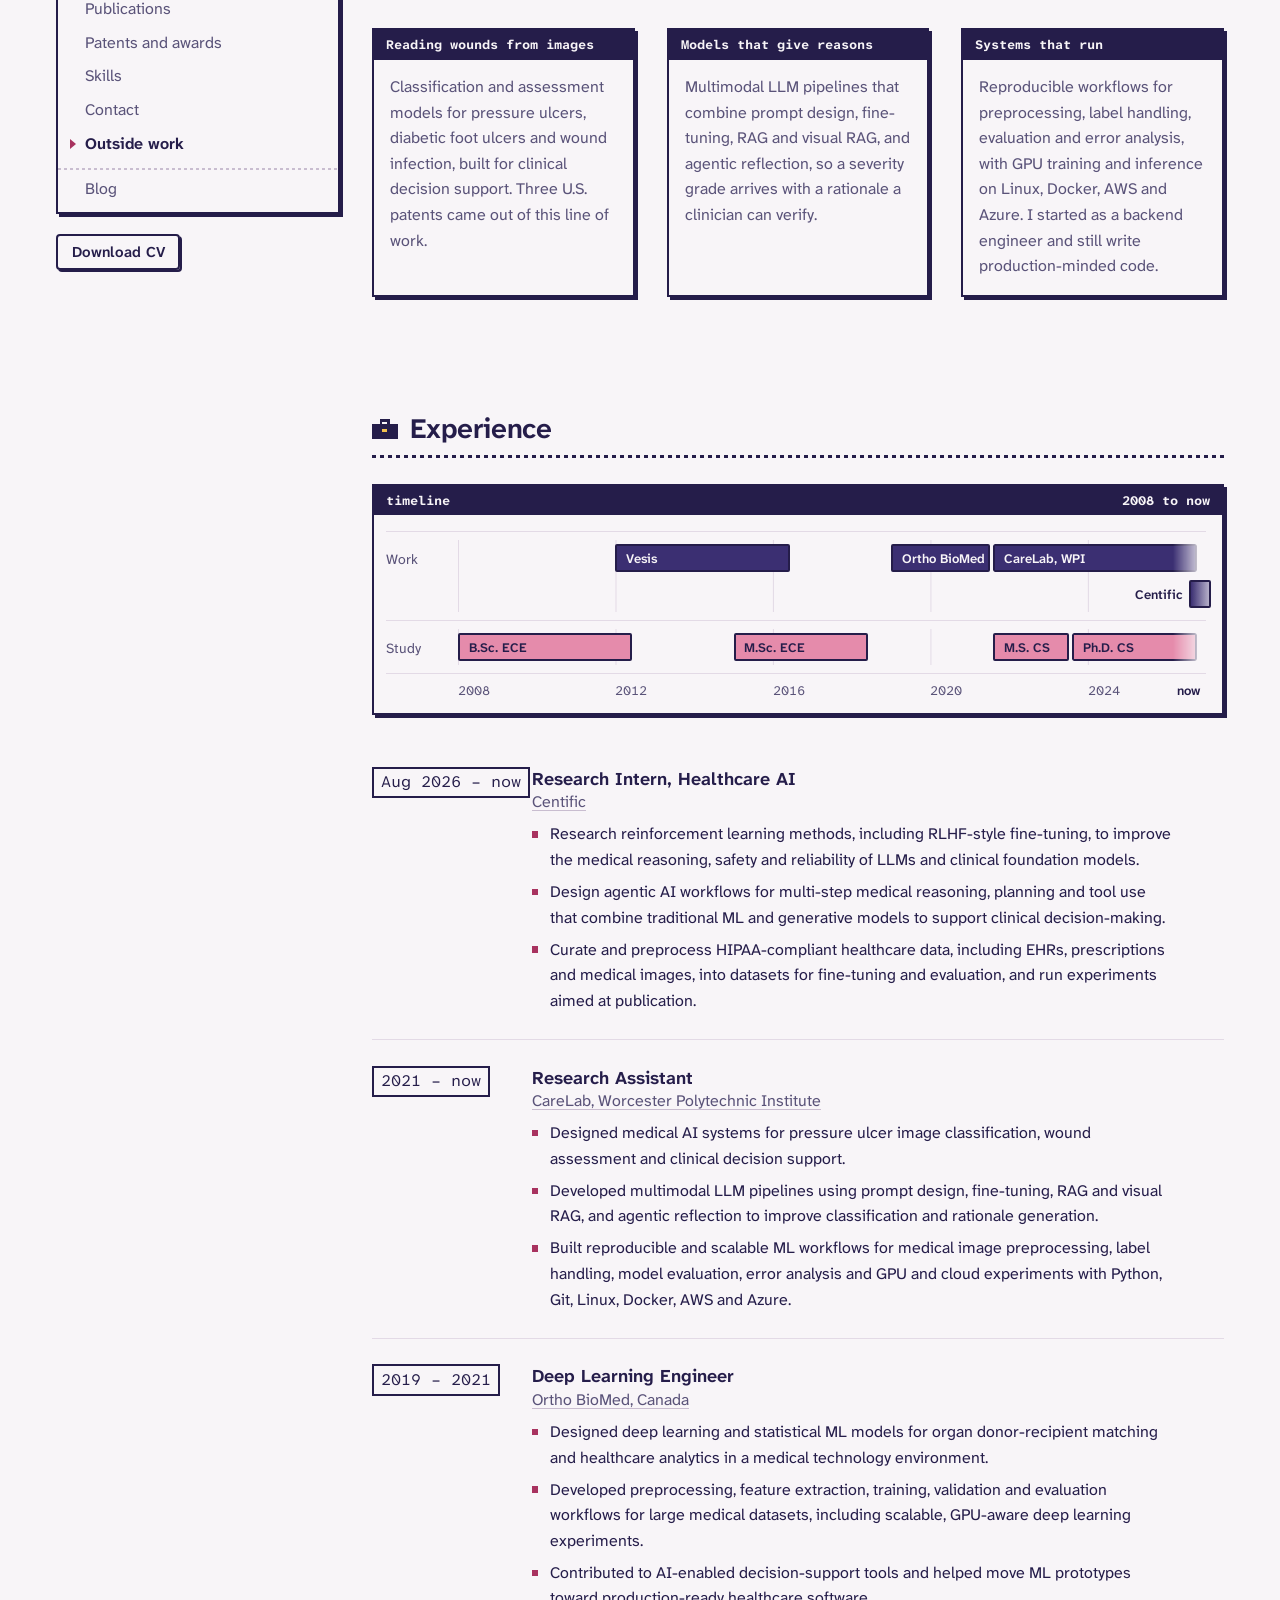
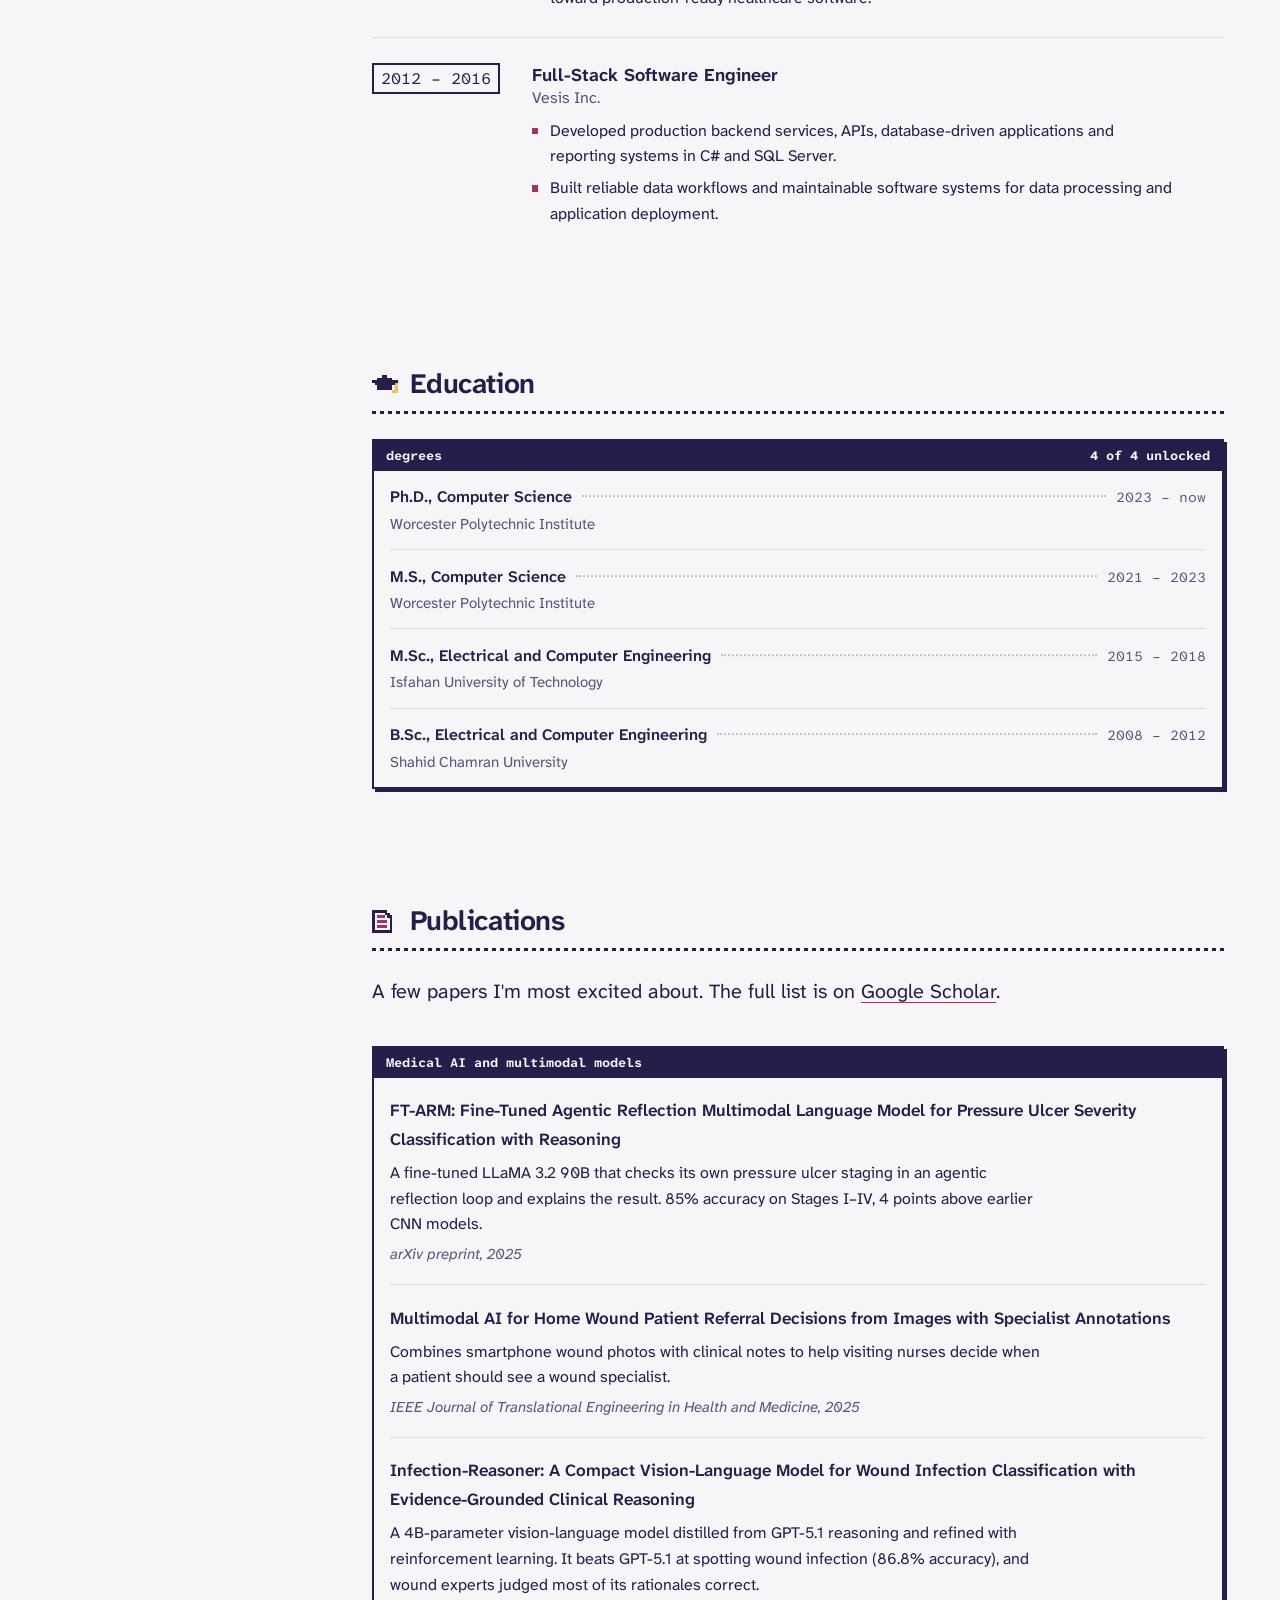
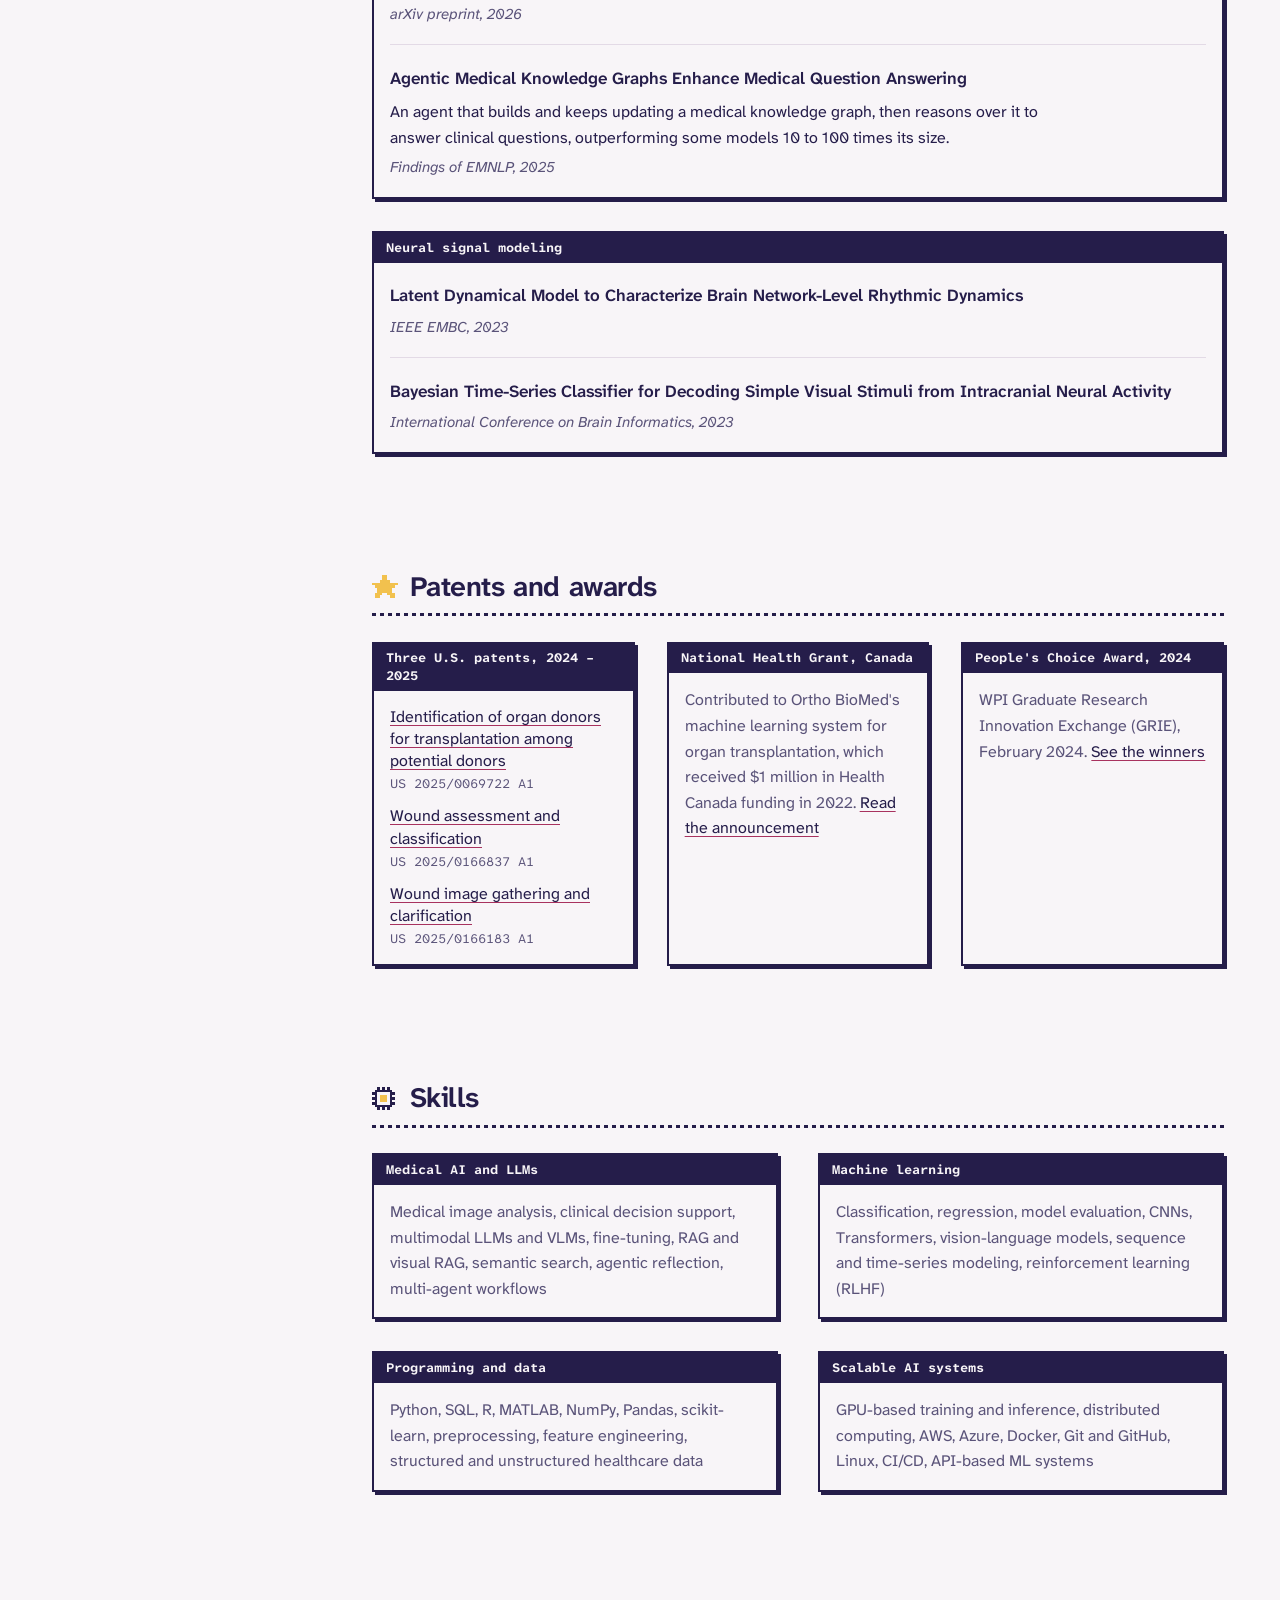
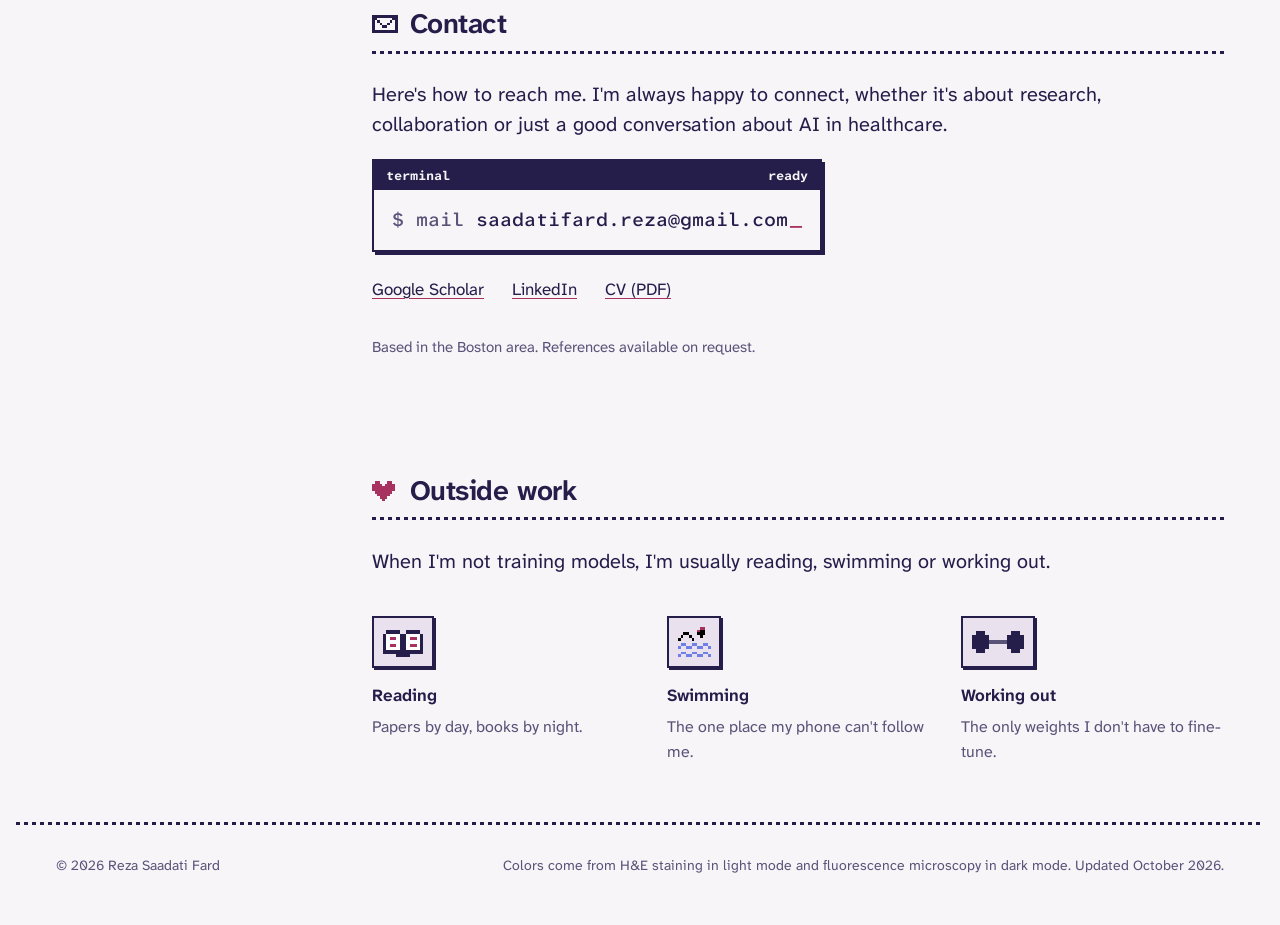
==== commit 182b4cd3: "List the organ transplantation patent first Co-Authored-By: Claude Opus 5.5 <noreply@anthropic.com> " ====
--- a/index.html
+++ b/index.html
@@ -325,9 +325,9 @@
             <li class="win">
               <h3 class="win__bar">Three U.S. patents, 2024 – 2025</h3>
               <ul class="win__list">
+                <li><a href="https://patents.google.com/patent/US20250069722A1/en" rel="noopener">Identification of organ donors for transplantation among potential donors</a><span class="win__num">US 2025/0069722 A1</span></li>
                 <li><a href="https://patents.google.com/patent/US20250166837A1/en" rel="noopener">Wound assessment and classification</a><span class="win__num">US 2025/0166837 A1</span></li>
                 <li><a href="https://patents.google.com/patent/US20250166183A1/en" rel="noopener">Wound image gathering and clarification</a><span class="win__num">US 2025/0166183 A1</span></li>
-                <li><a href="https://patents.google.com/patent/US20250069722A1/en" rel="noopener">Identification of organ donors for transplantation among potential donors</a><span class="win__num">US 2025/0069722 A1</span></li>
               </ul>
             </li>
             <li class="win">
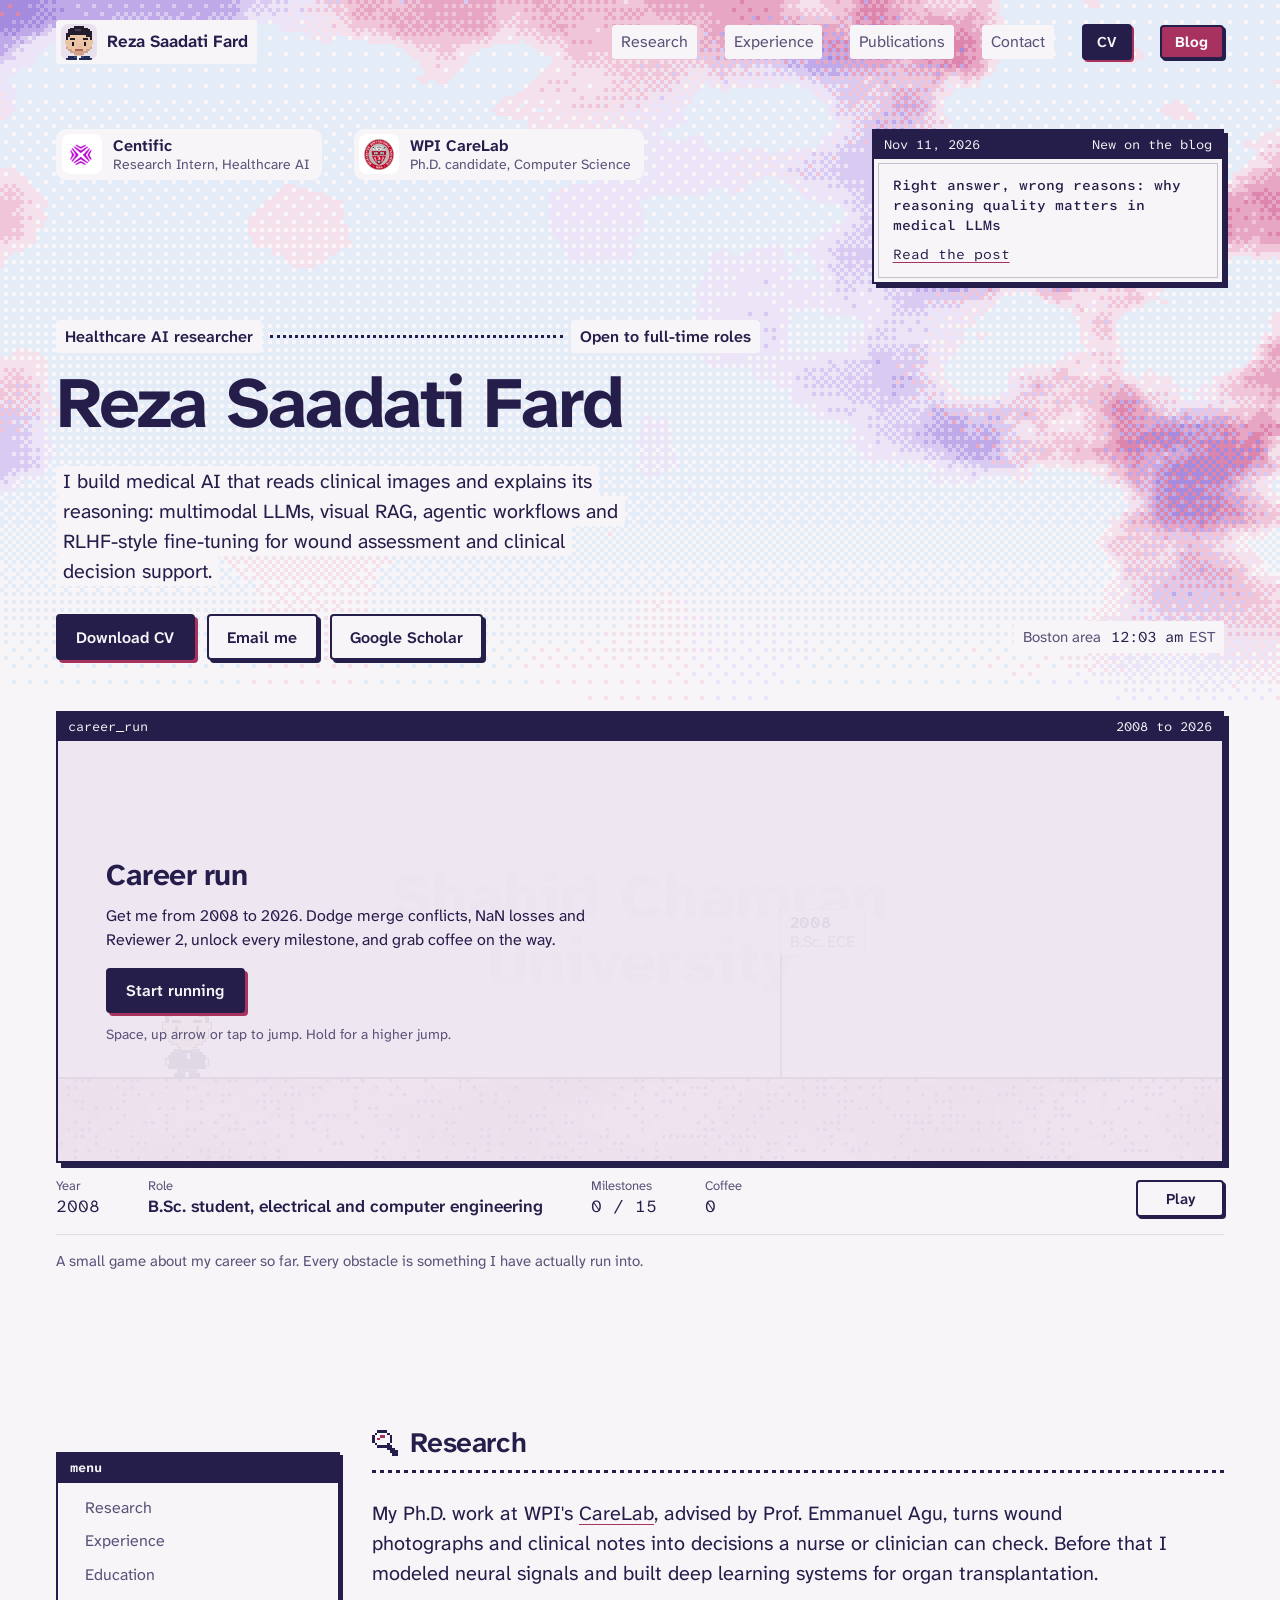
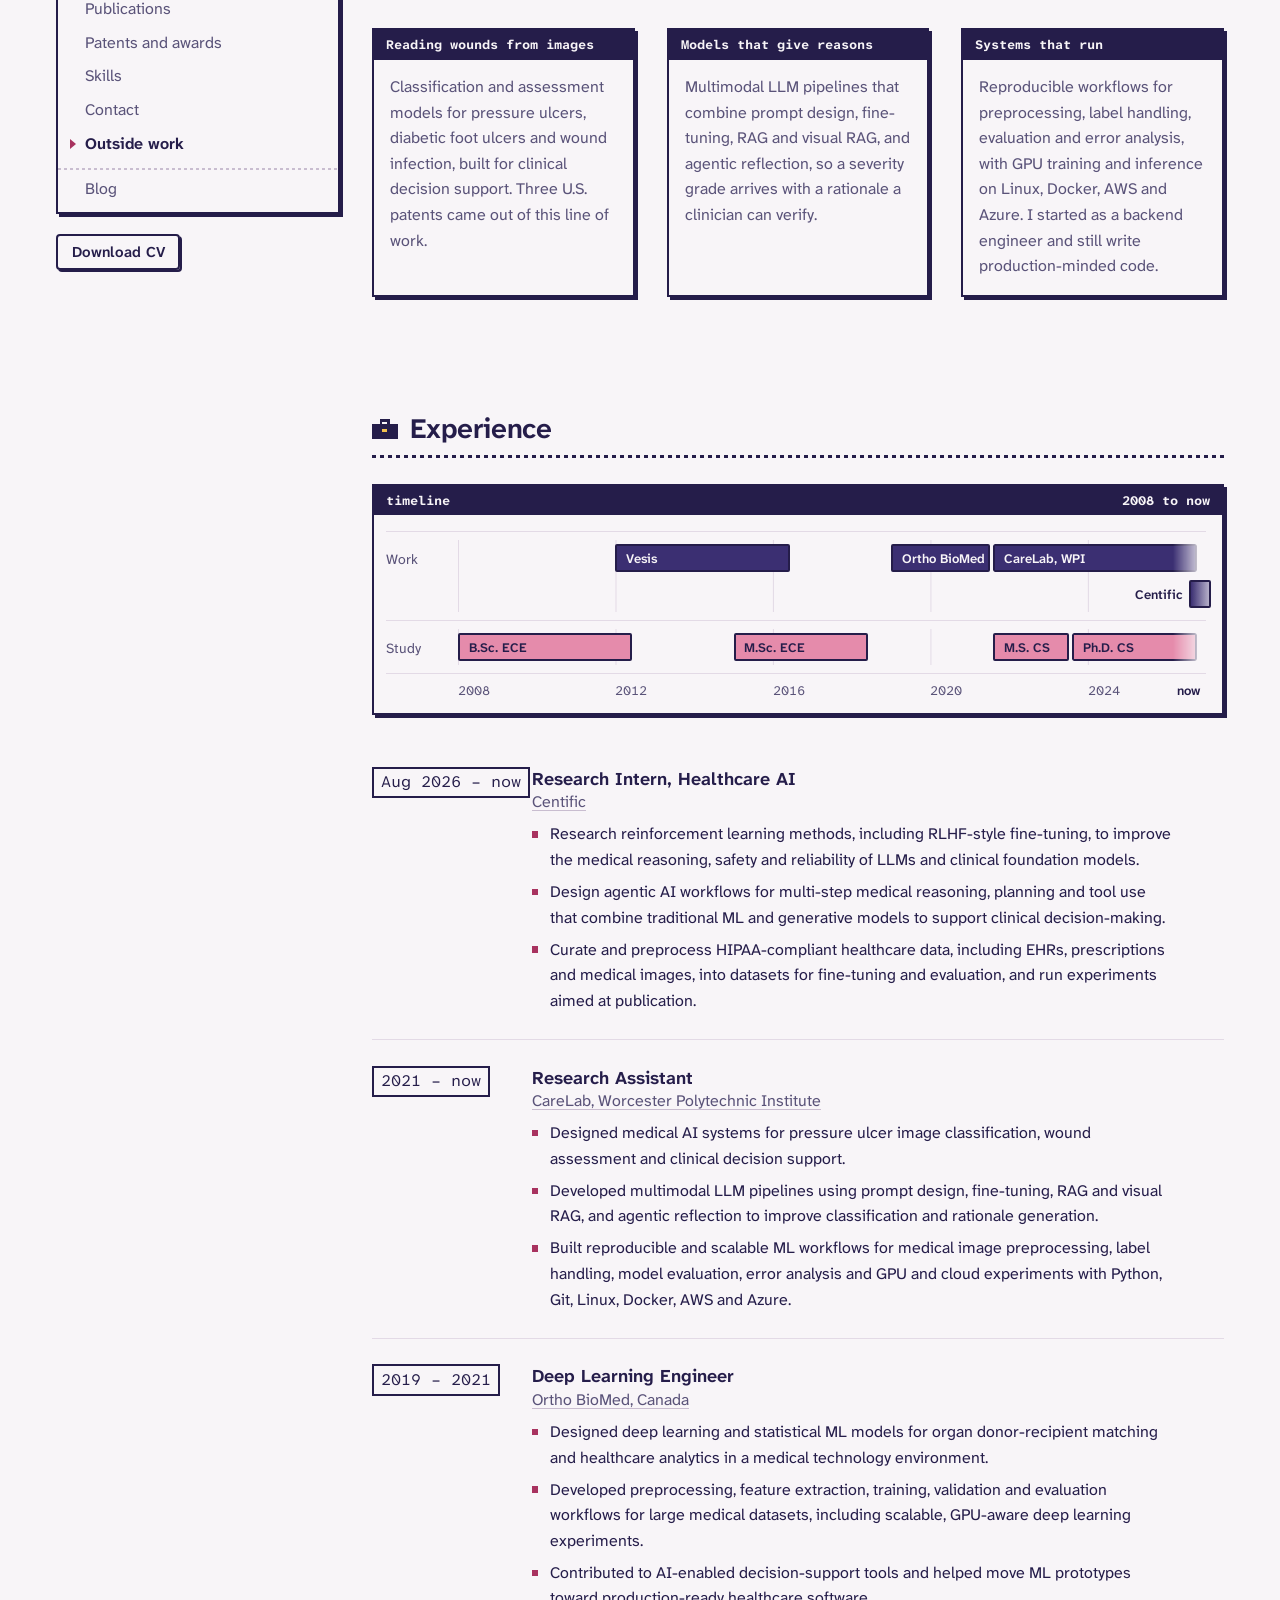
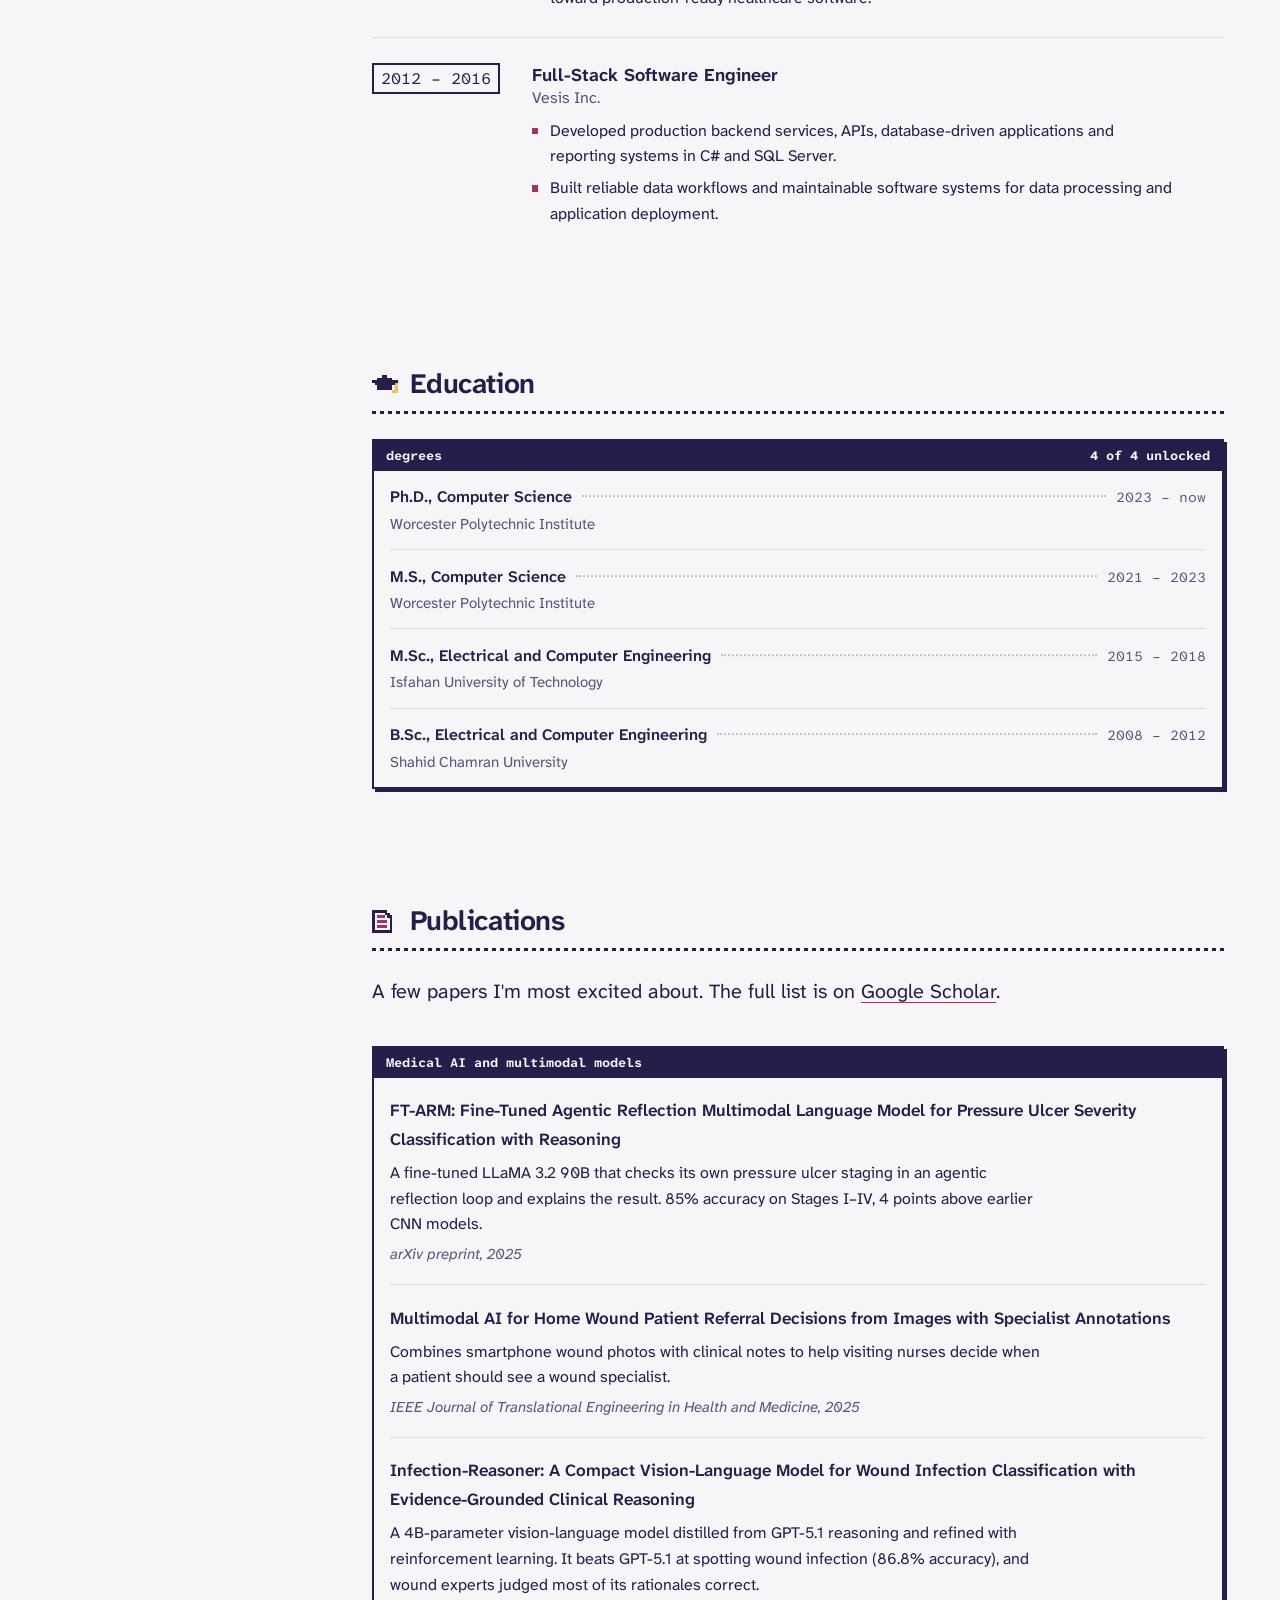
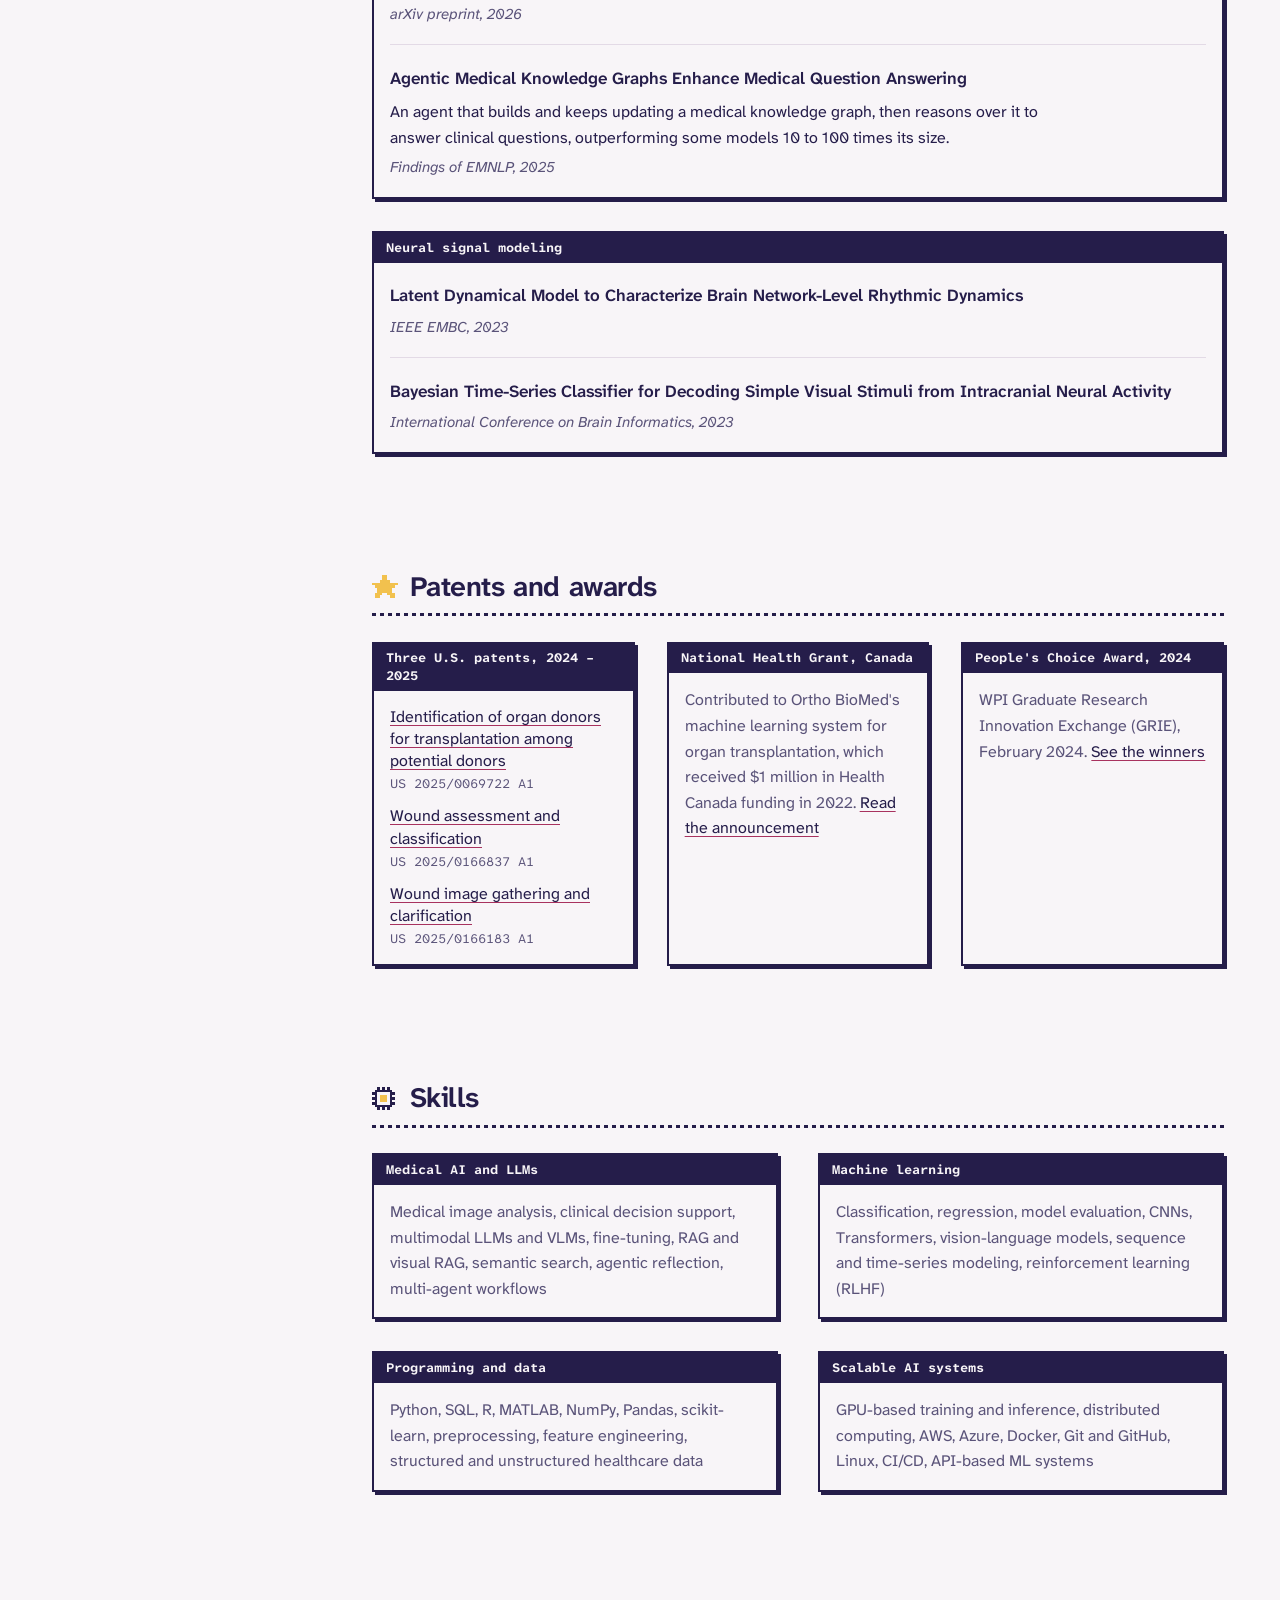
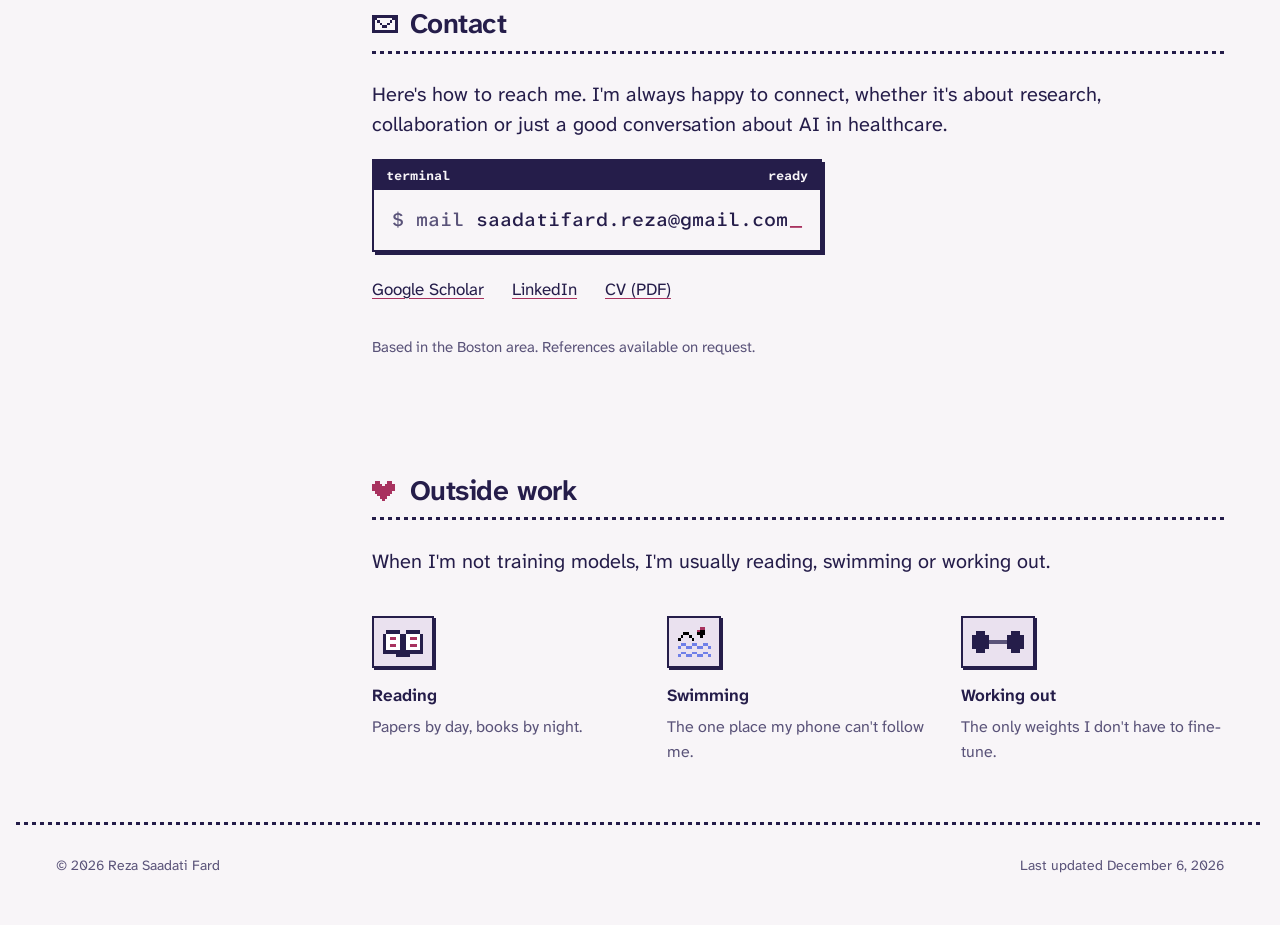
==== commit b325d1d8: "Footer: drop colour note, show last-updated date automatically Co-Authored-By: Claude Opus 5.5 <nore" ====
--- a/index.html
+++ b/index.html
@@ -404,8 +404,8 @@
   </main>
 
   <footer class="foot wrap">
-    <p>© 2026 Reza Saadati Fard</p>
-    <p>Colors come from H&amp;E staining in light mode and fluorescence microscopy in dark mode. Updated October 2026.</p>
+    <p>© <span id="copy-year">2026</span> Reza Saadati Fard</p>
+    <p>Last updated <time id="updated" datetime="2026-11-11">November 11, 2026</time></p>
   </footer>
 
   <script src="blog/posts.js"></script>
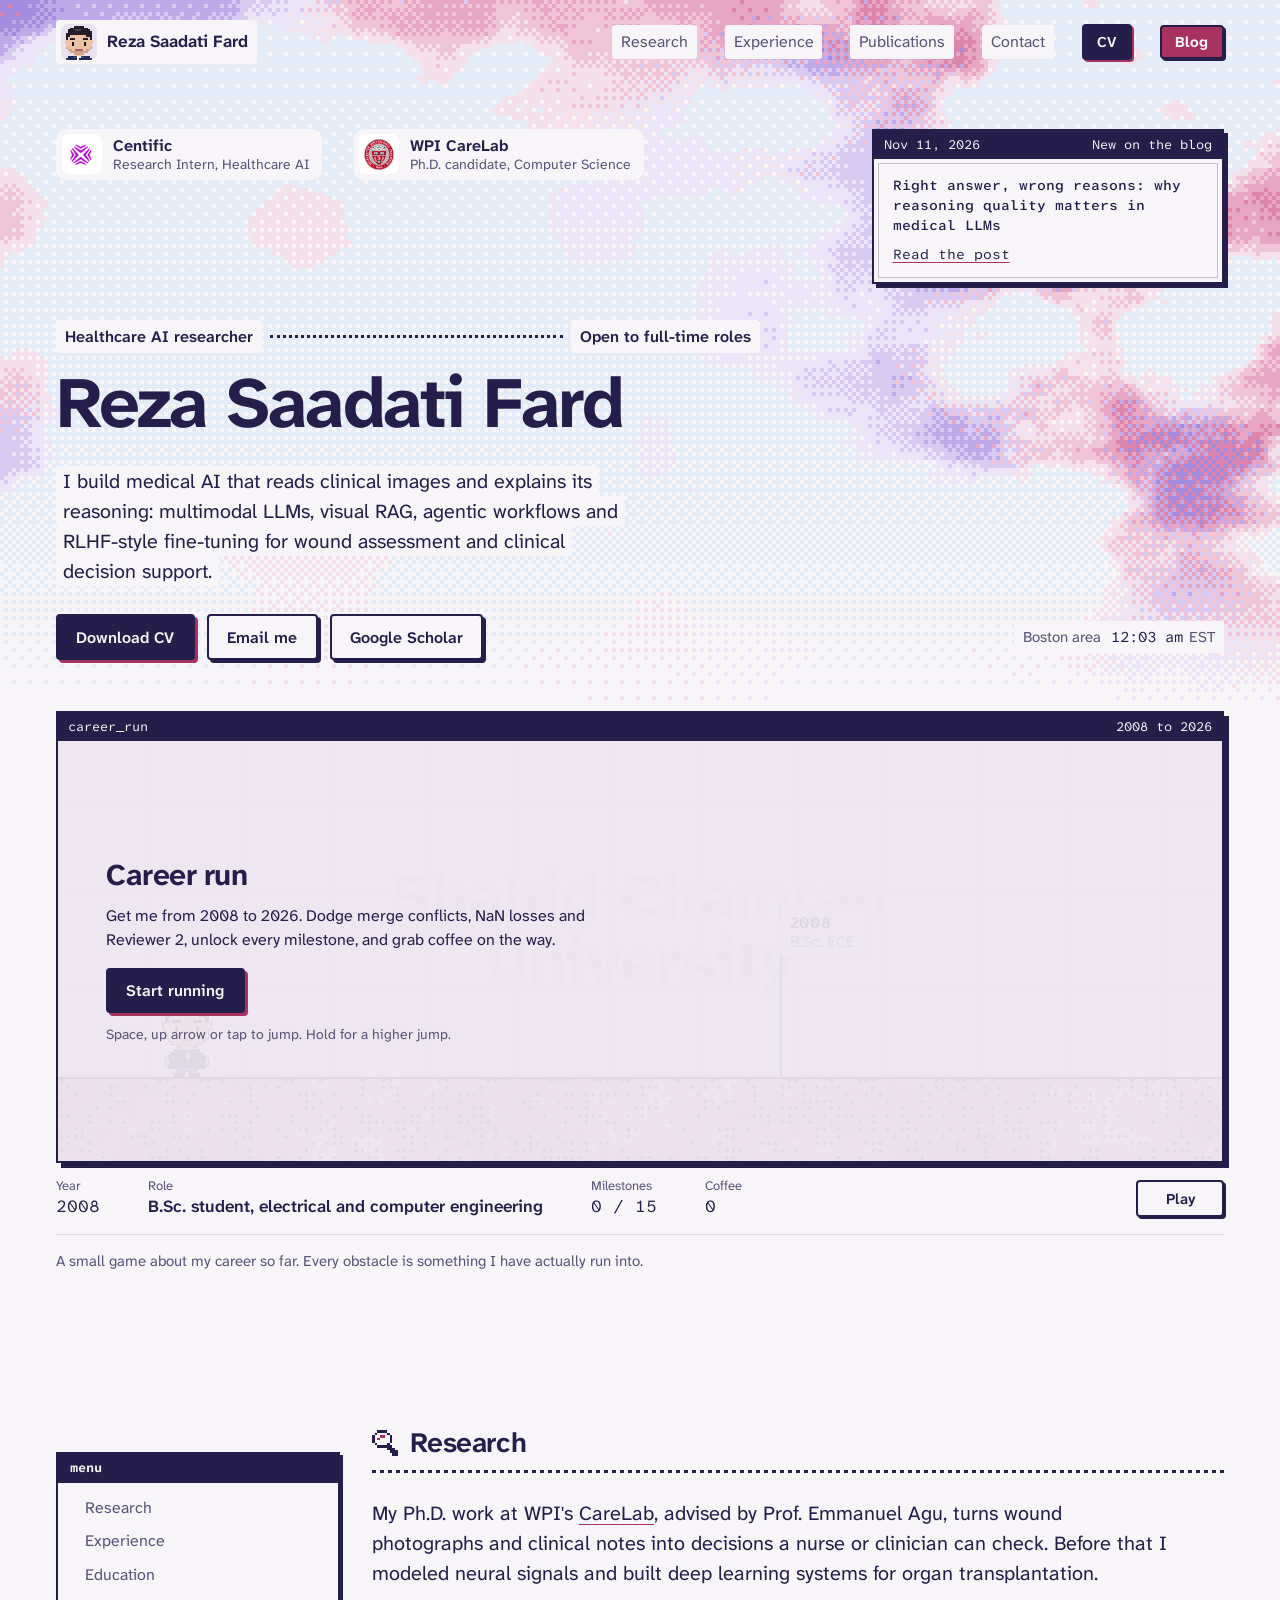
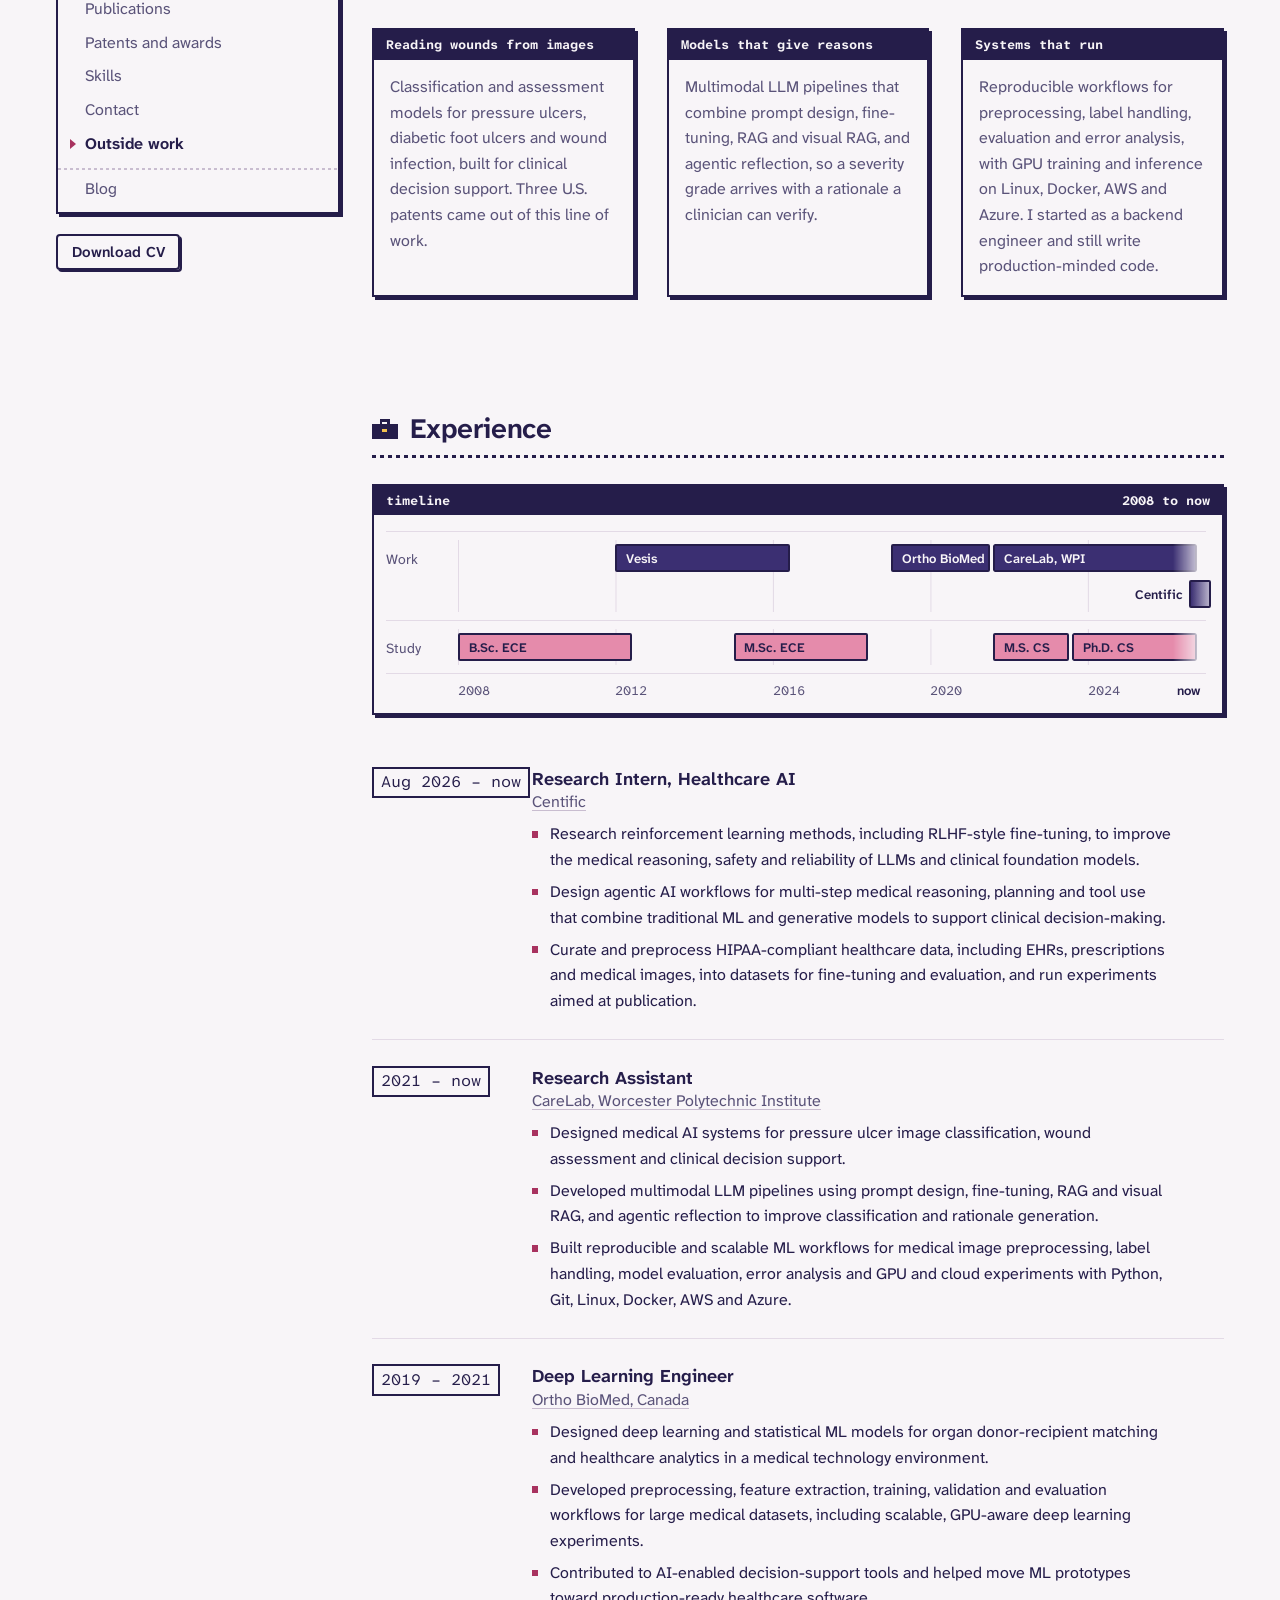
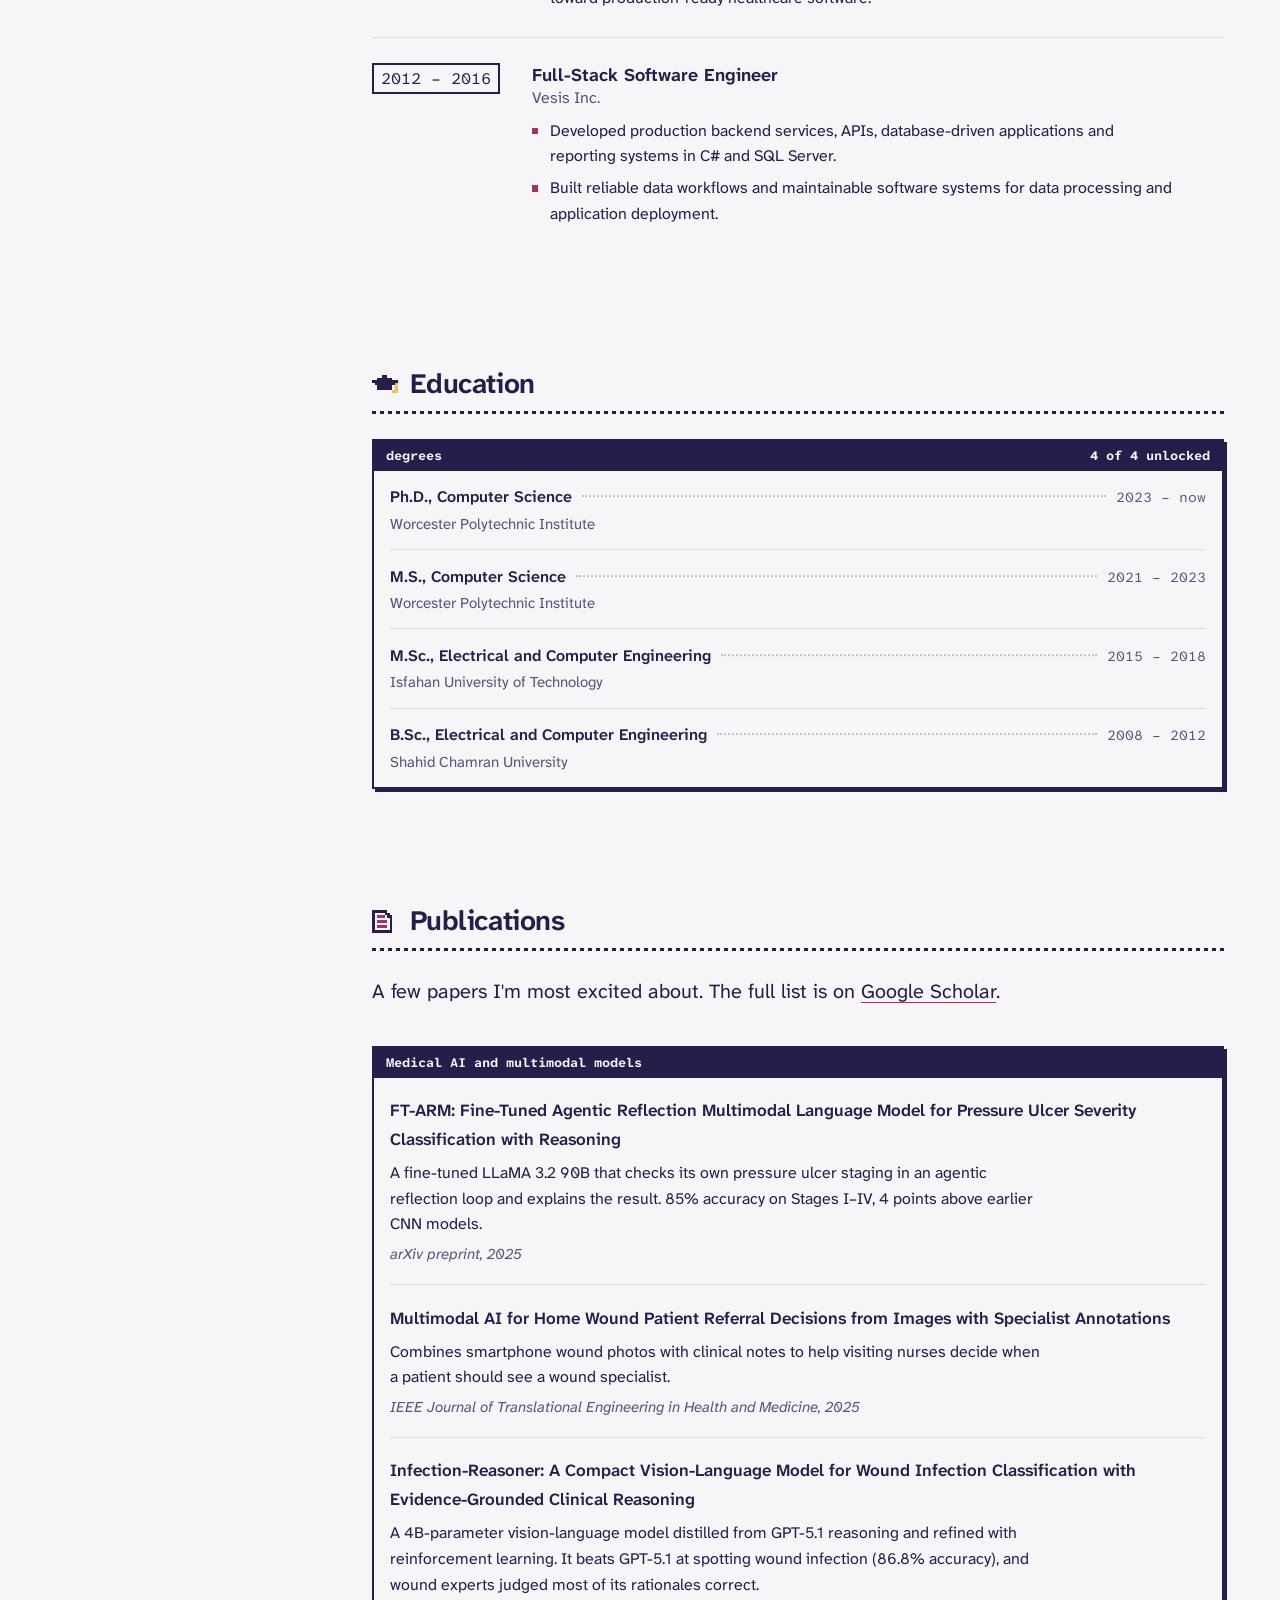
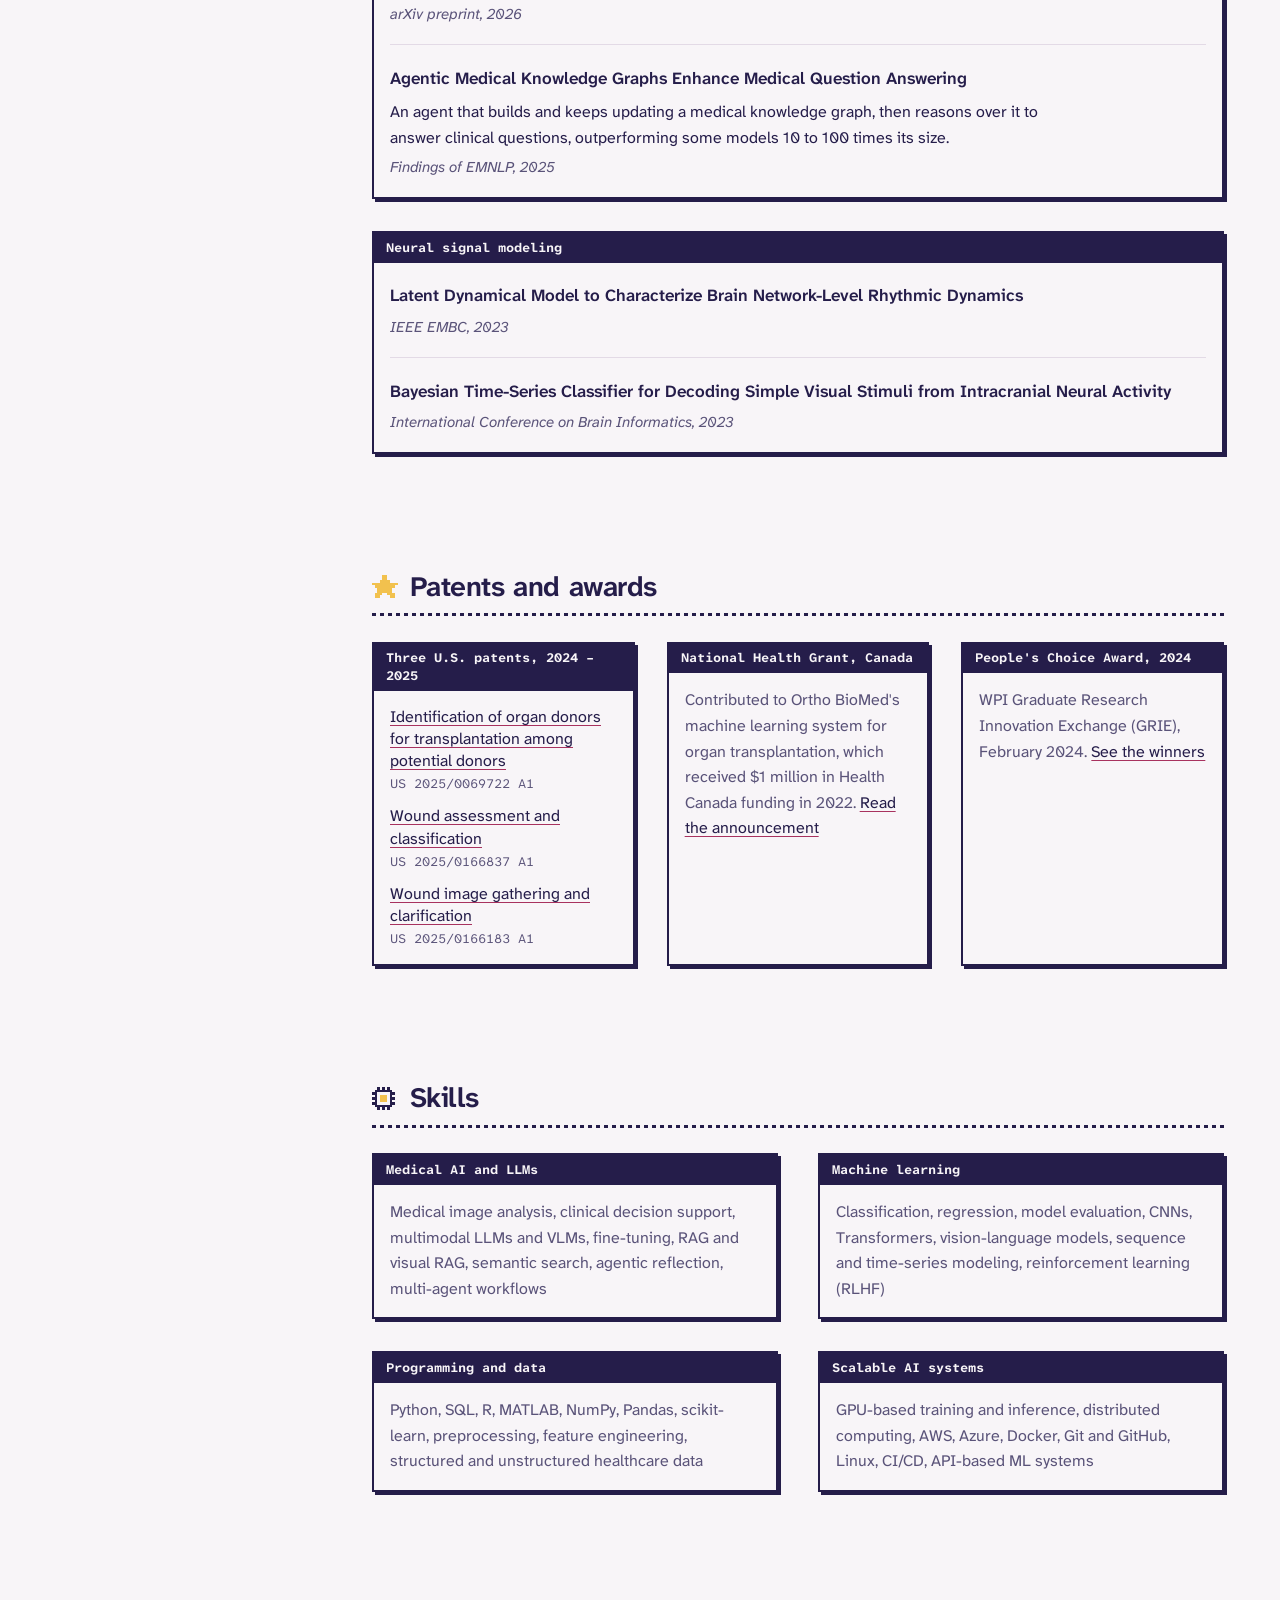
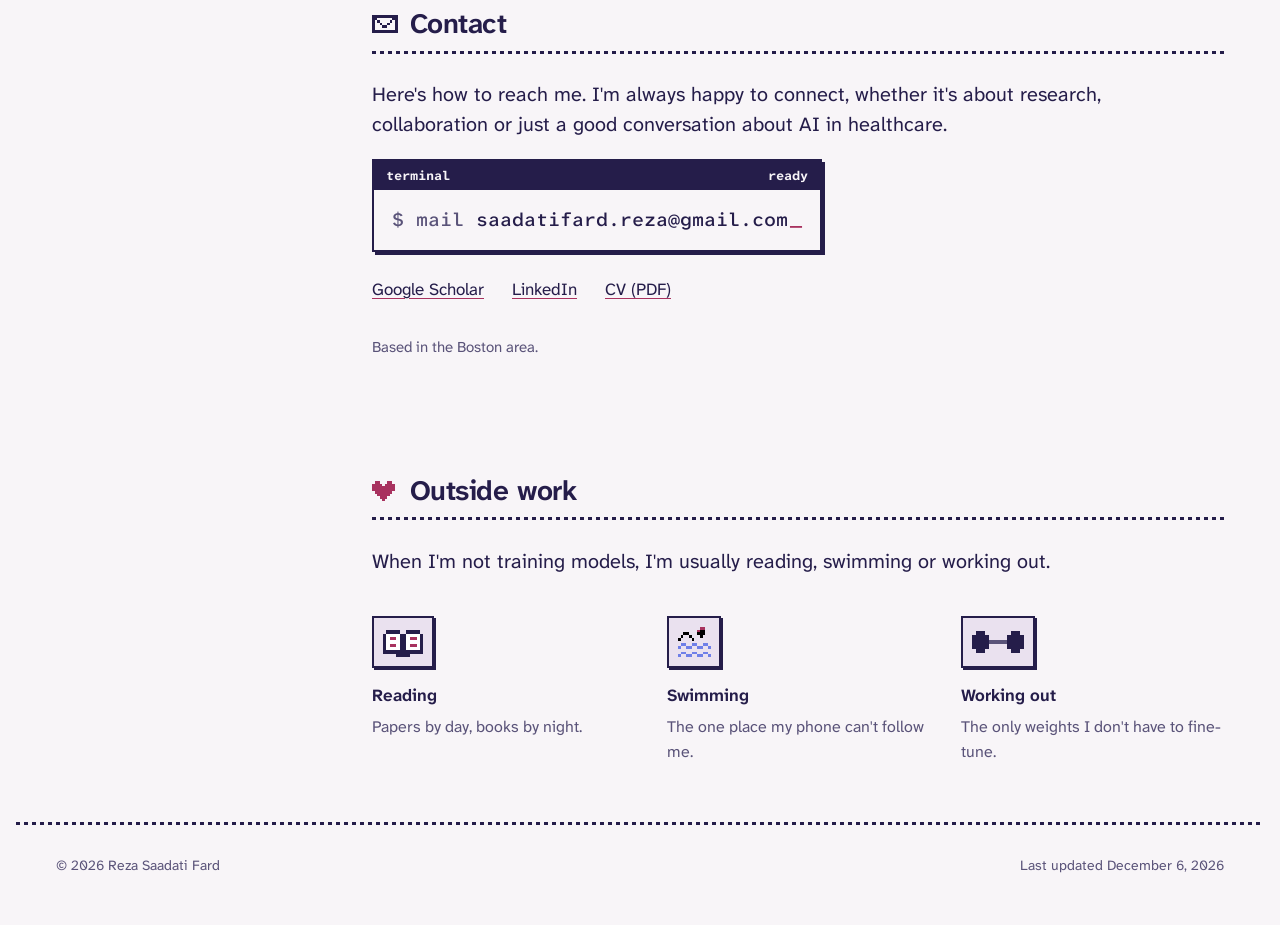
==== commit 9c1507d2: "Contact: remove references note Co-Authored-By: Claude Opus 5.5 <noreply@anthropic.com> Claude-Sessi" ====
--- a/index.html
+++ b/index.html
@@ -375,7 +375,7 @@
             <li><a href="https://www.linkedin.com/in/reza-sf9/" rel="noopener">LinkedIn</a></li>
             <li><a href="assets/Reza-Saadati-Fard-CV.pdf" download>CV (PDF)</a></li>
           </ul>
-          <p class="contact__note">Based in the Boston area. References available on request.</p>
+          <p class="contact__note">Based in the Boston area.</p>
         </section>
 
         <section class="section" id="outside" aria-labelledby="outside-h">
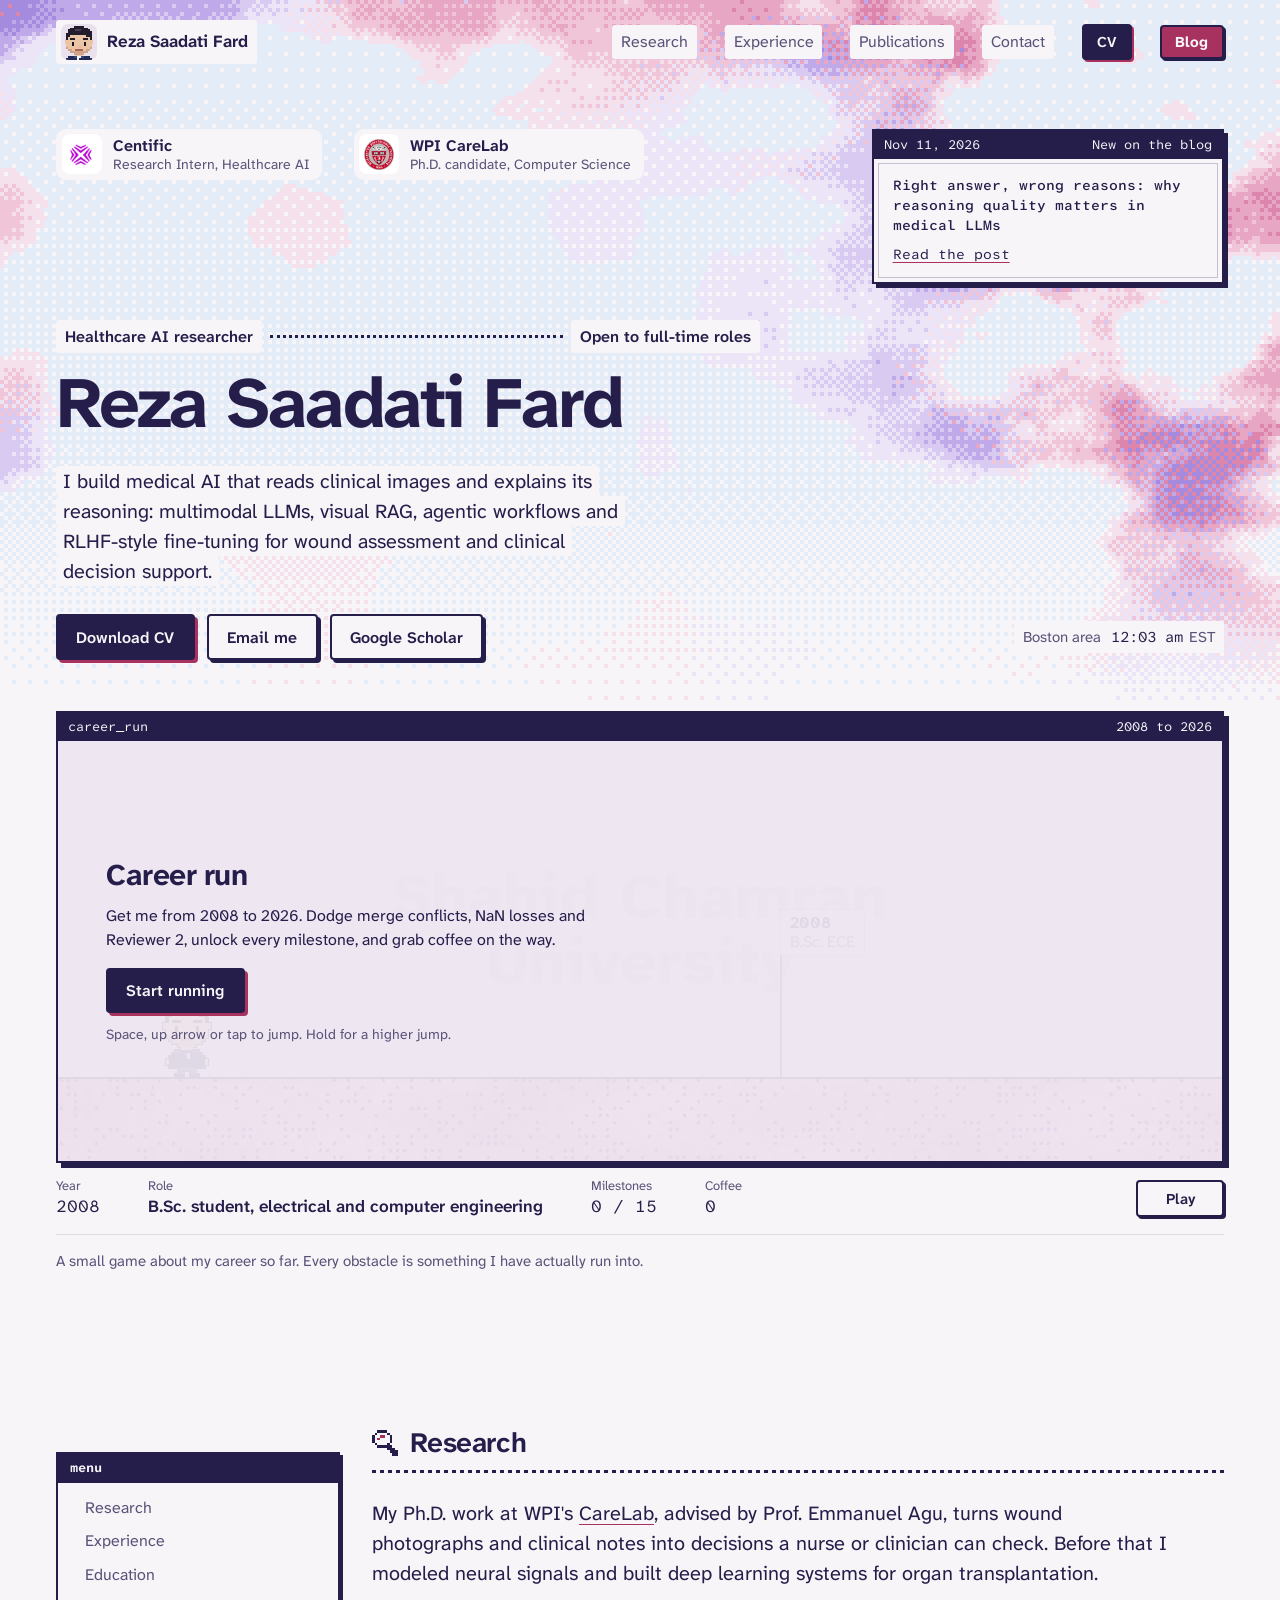
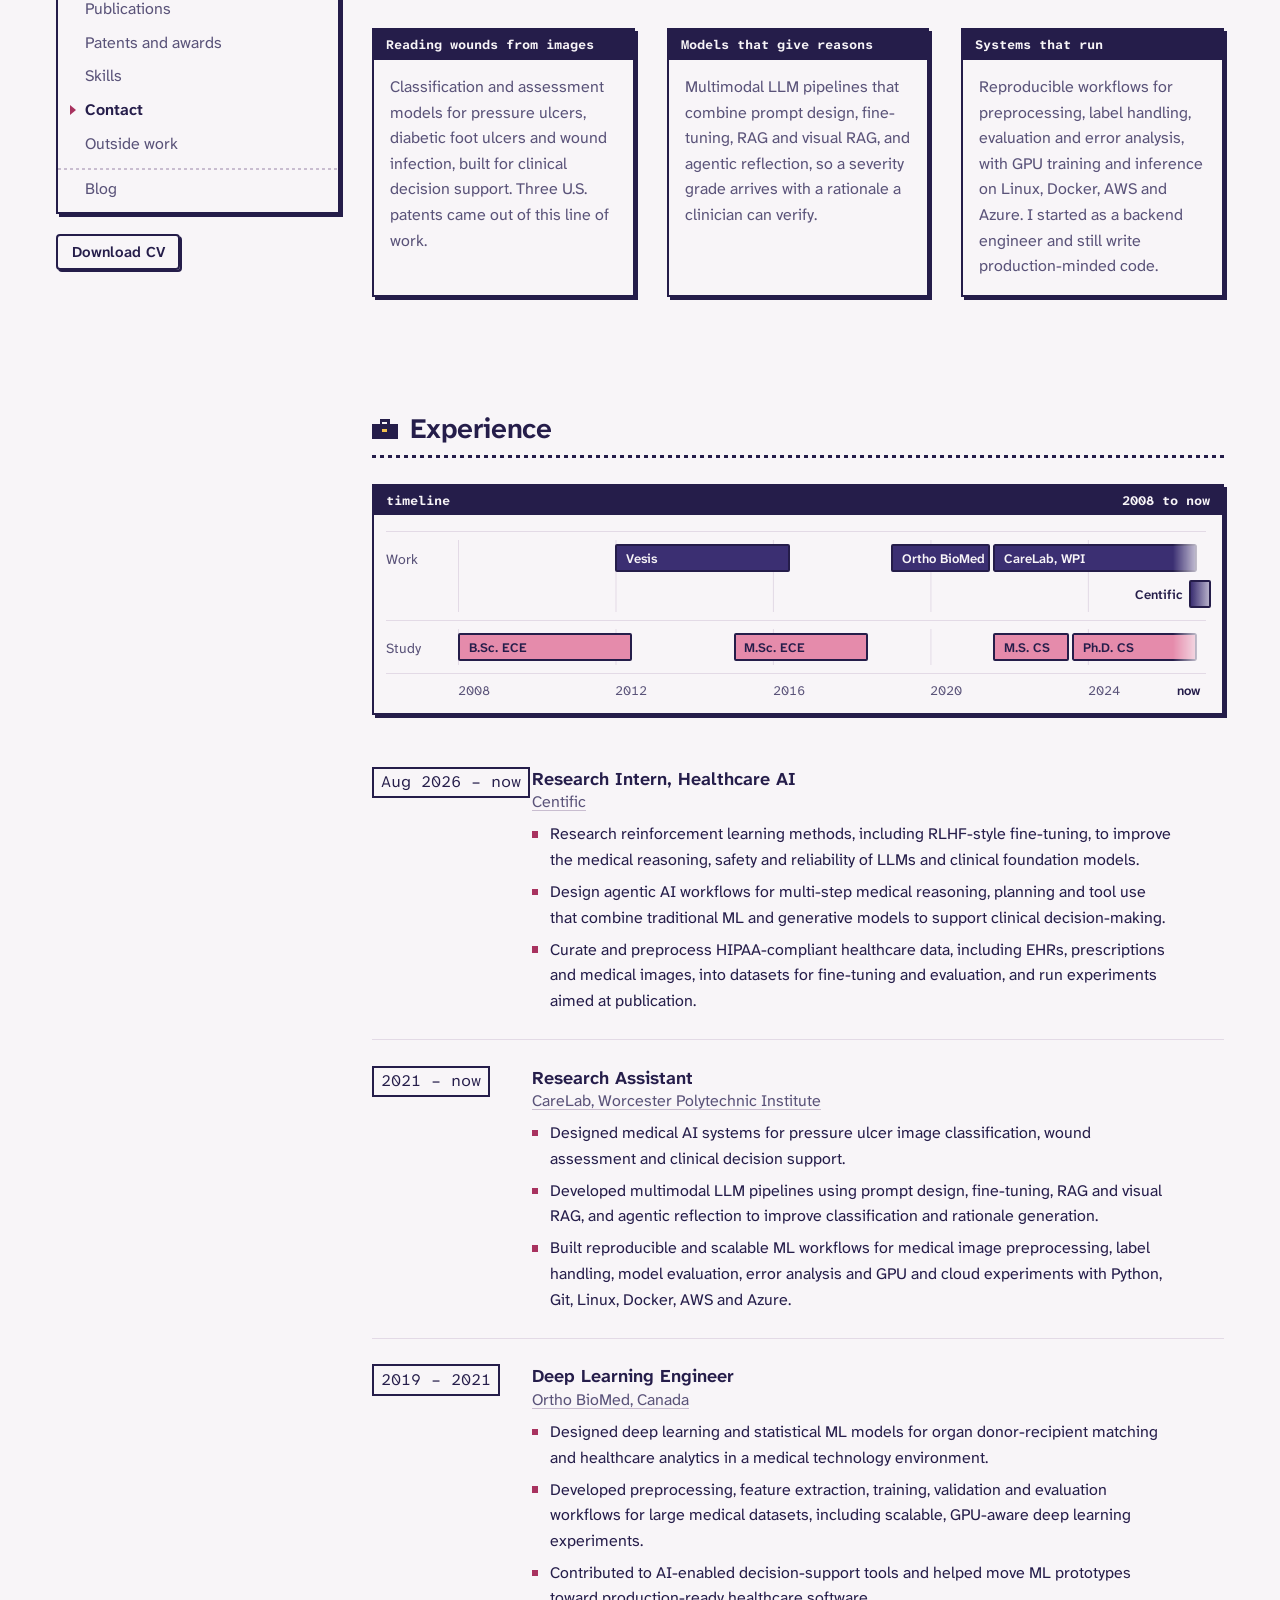
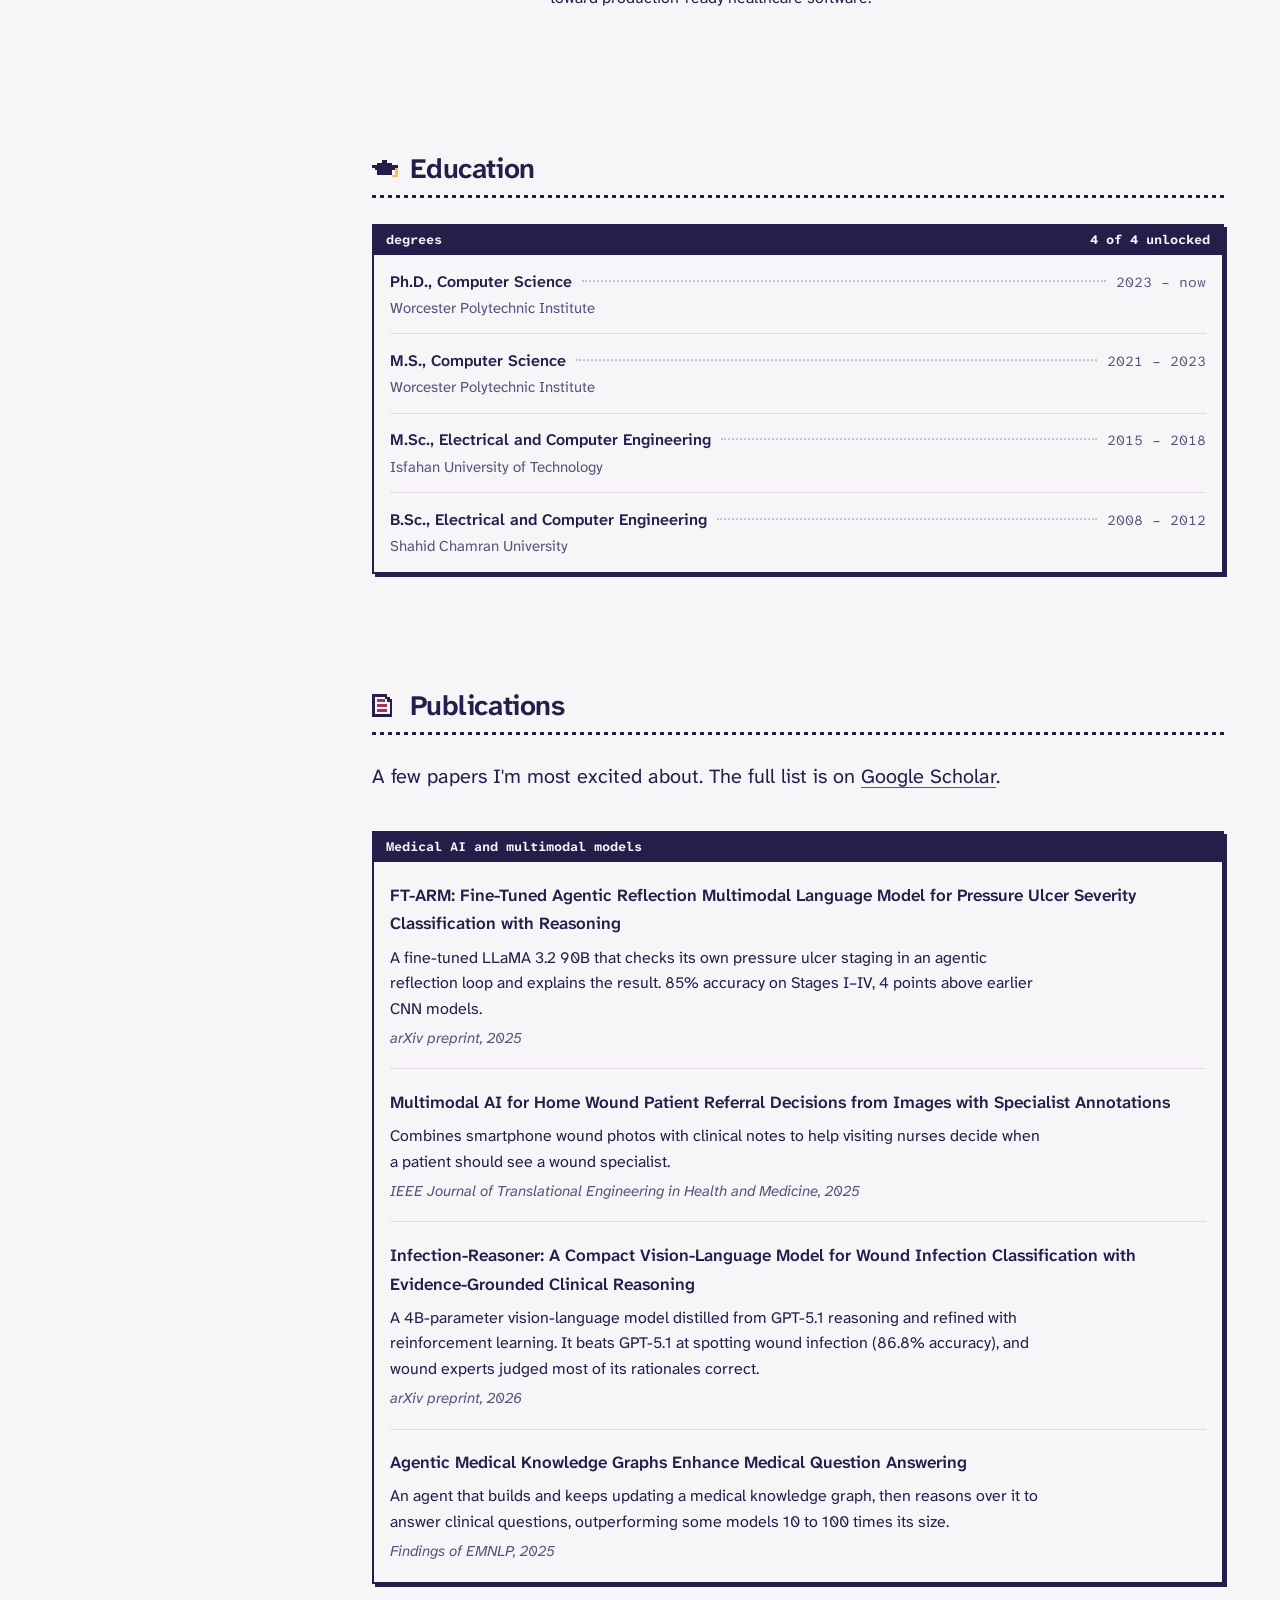
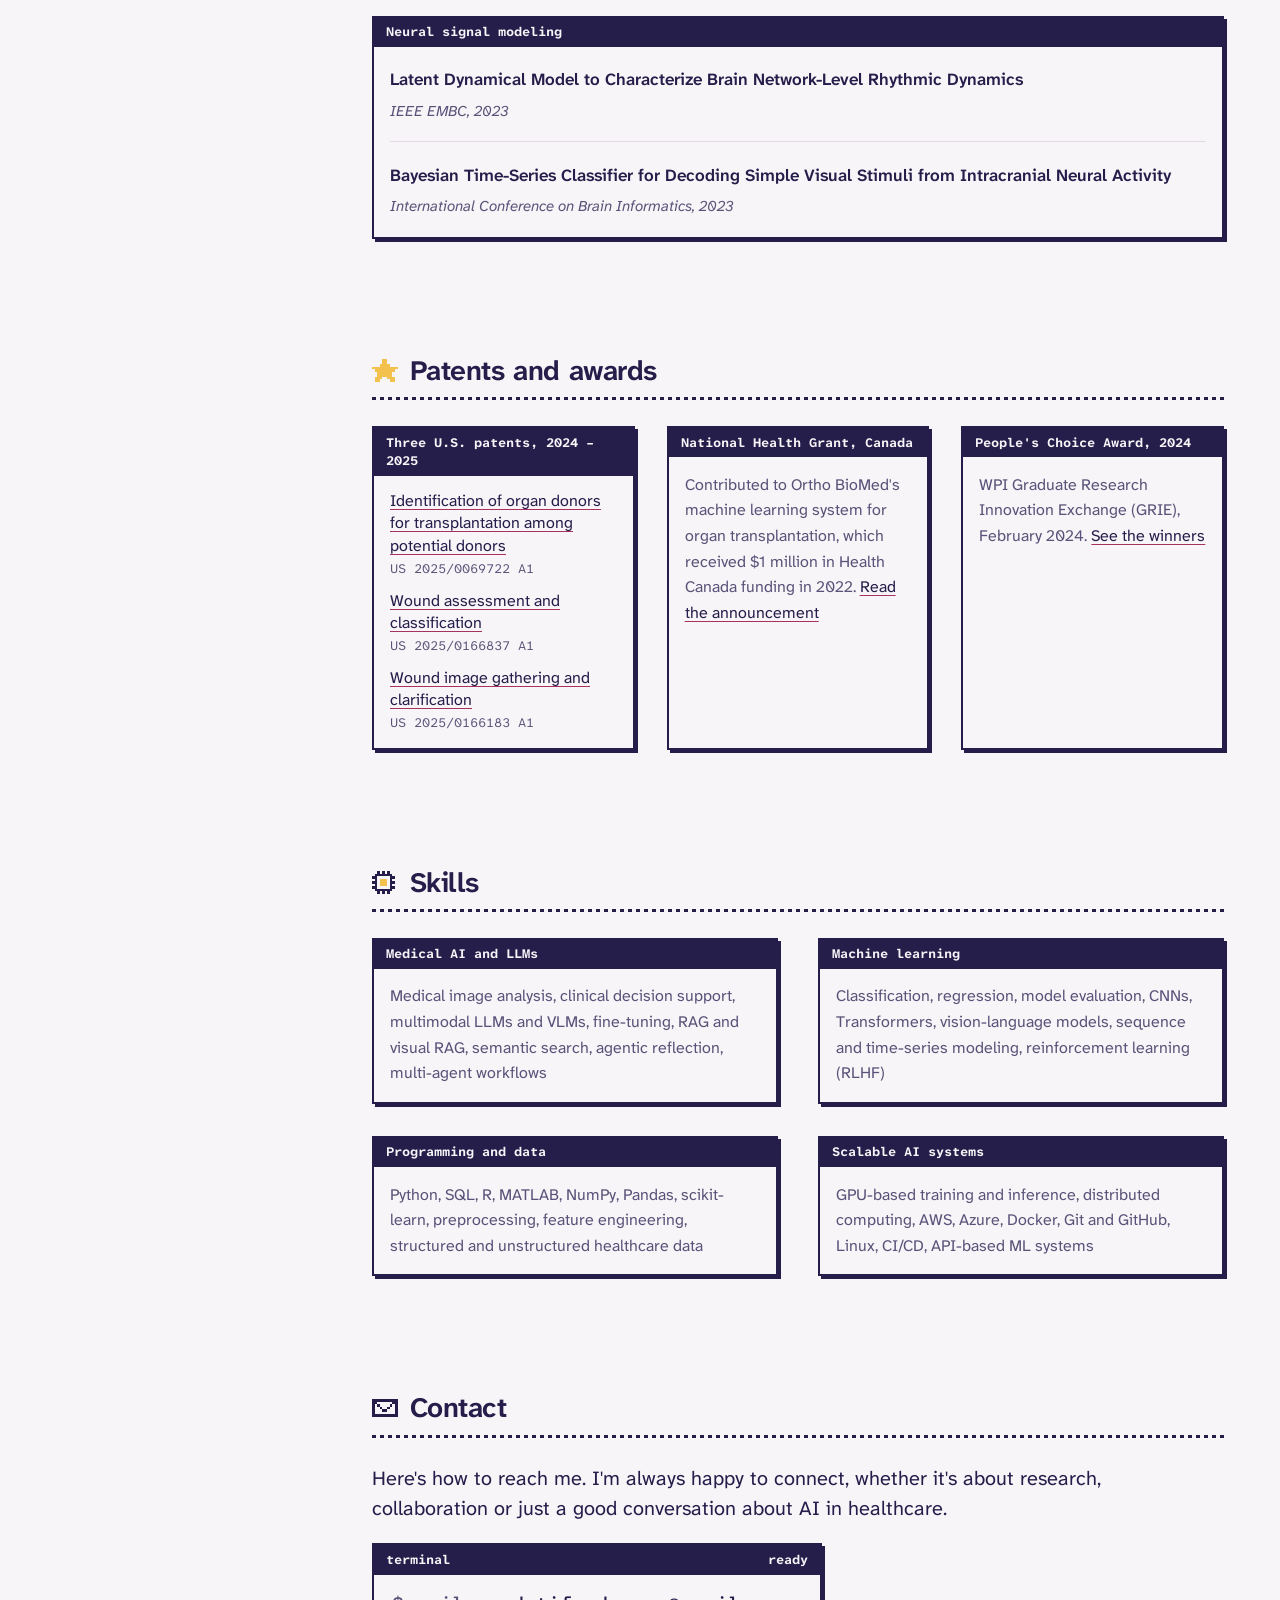
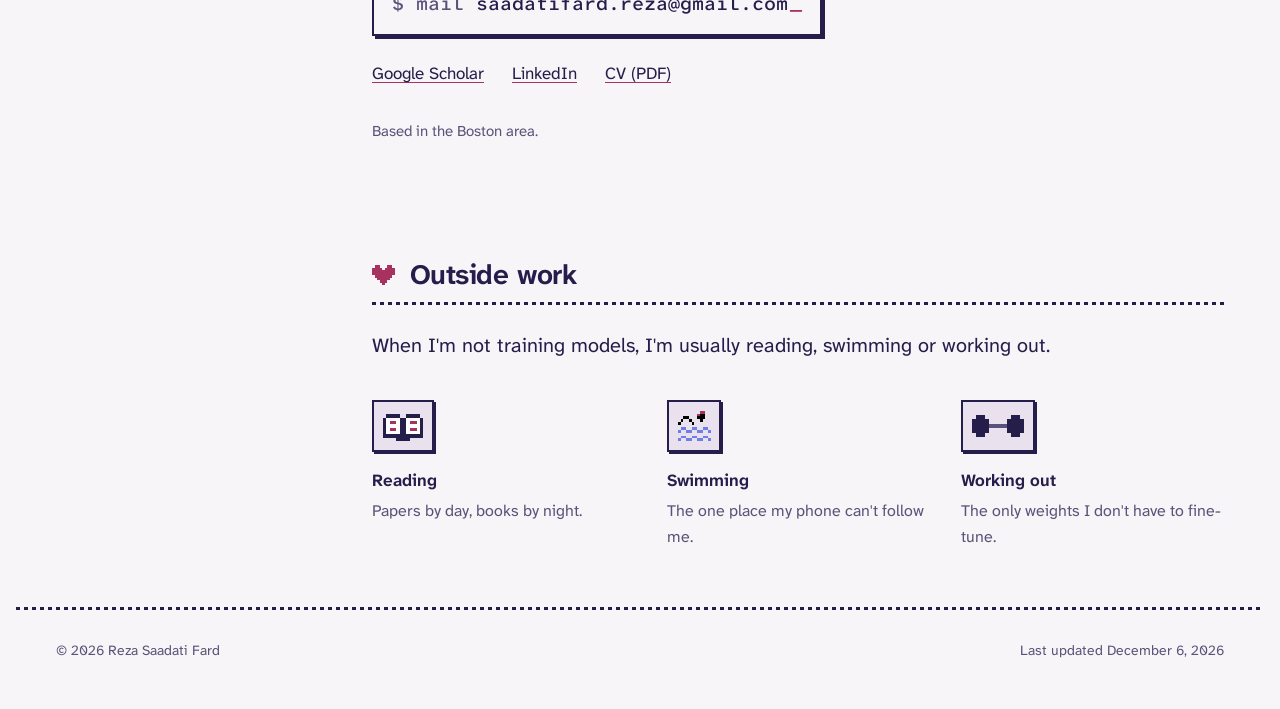
==== commit 736e0325: "Hide the Vesis role from the experience list for now Co-Authored-By: Claude Opus 5.5 <noreply@anthro" ====
--- a/index.html
+++ b/index.html
@@ -248,6 +248,7 @@
                 </ul>
               </div>
             </li>
+            <!-- Hidden for now. To show the Vesis role again, delete this line and the matching end line below.
             <li class="role">
               <p class="role__when">2012 – 2016</p>
               <div>
@@ -258,6 +259,7 @@
                 </ul>
               </div>
             </li>
+            End of hidden Vesis role. -->
           </ol>
         </section>
 
